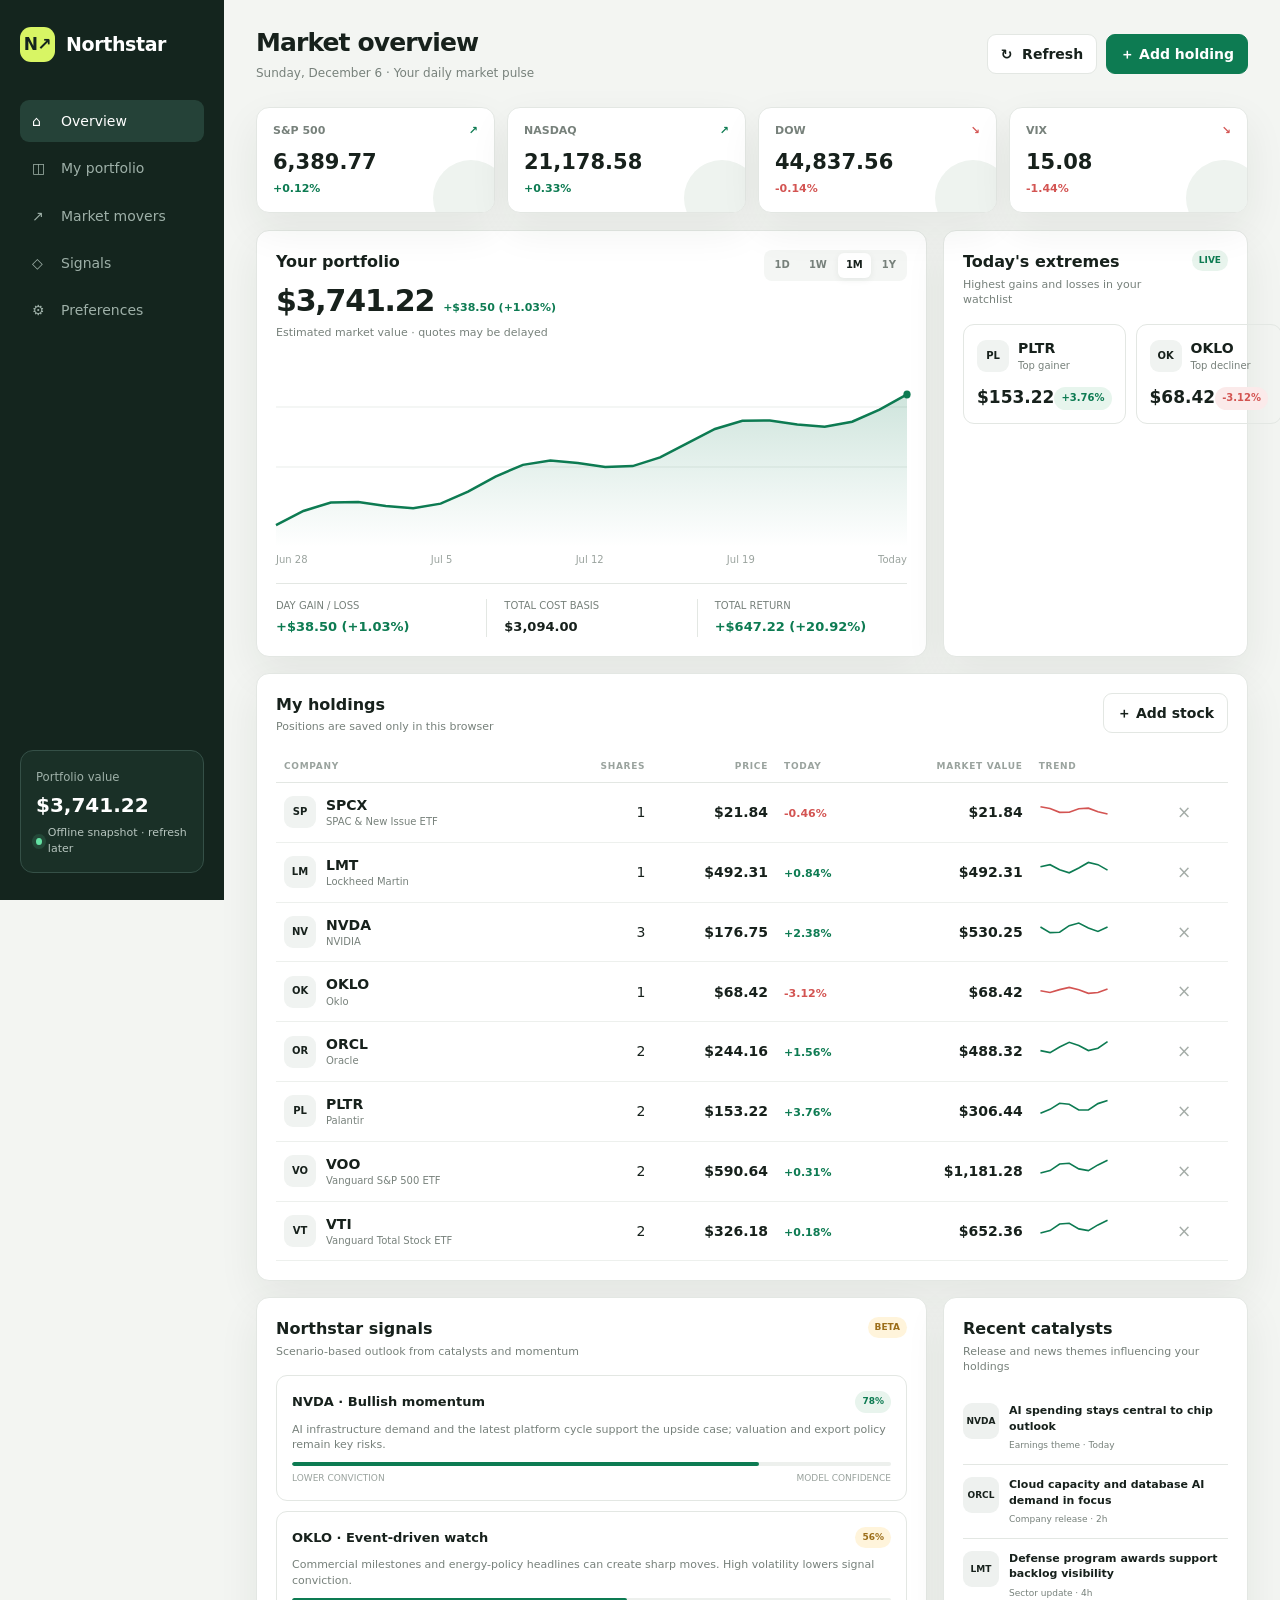
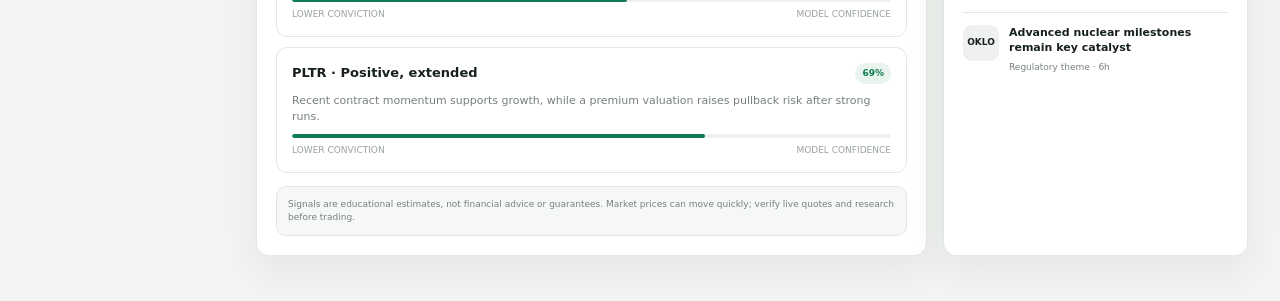
==== index.html @ 26983ad0 "Build Northstar market portfolio dashboard" ====
<!doctype html>
<html lang="en">
<head>
  <meta charset="utf-8">
  <meta name="viewport" content="width=device-width,initial-scale=1">
  <meta name="description" content="Northstar — a focused, local-first market and portfolio dashboard.">
  <title>Northstar — Market intelligence</title>
  <style>
    :root{--bg:#f3f5f2;--card:#fff;--ink:#17211c;--muted:#77817b;--line:#e3e7e3;--green:#0d7b52;--green2:#d8f564;--red:#d35452;--blue:#426aeb;--nav:#14251e;--shadow:0 16px 42px rgba(22,42,33,.07)}
    *{box-sizing:border-box}body{margin:0;background:var(--bg);color:var(--ink);font:14px/1.45 Inter,ui-sans-serif,system-ui,-apple-system,"Segoe UI",sans-serif}button,input{font:inherit}button{cursor:pointer}.app{display:grid;grid-template-columns:224px minmax(0,1fr);min-height:100vh}.sidebar{background:var(--nav);color:white;padding:27px 20px;display:flex;flex-direction:column;position:sticky;top:0;height:100vh}.brand{display:flex;align-items:center;gap:11px;font-size:19px;font-weight:800;letter-spacing:-.02em}.logo{width:35px;height:35px;border-radius:11px;background:var(--green2);color:var(--nav);display:grid;place-items:center;font-size:17px}.nav{display:grid;gap:5px;margin-top:38px}.nav button{border:0;background:transparent;color:#9eb0a8;padding:11px 12px;border-radius:9px;text-align:left;display:flex;gap:11px}.nav button.active{background:#254238;color:#fff}.nav i{font-style:normal;width:18px}.watch-card{margin-top:auto;border:1px solid #355047;border-radius:13px;padding:15px;background:#1a3027}.watch-card small{color:#9eb0a8}.watch-card strong{display:block;font-size:20px;margin:5px 0}.live{display:flex;align-items:center;gap:6px;color:#b7c5bf;font-size:11px}.live-dot{width:7px;height:7px;border-radius:50%;background:#64e2a4;box-shadow:0 0 0 4px #64e2a422}.main{padding:25px 32px 45px;max-width:1500px;width:100%;margin:auto}.top{display:flex;justify-content:space-between;align-items:center;margin-bottom:24px}.top h1{font-size:25px;margin:0;letter-spacing:-.035em}.top p{margin:4px 0 0;color:var(--muted);font-size:12px}.top-actions{display:flex;gap:9px}.btn{border:1px solid var(--line);background:white;border-radius:9px;padding:9px 13px;font-weight:700;color:var(--ink)}.btn.primary{border-color:var(--green);background:var(--green);color:white}.refreshing{animation:spin .7s linear infinite}@keyframes spin{to{transform:rotate(360deg)}}
    .indices{display:grid;grid-template-columns:repeat(4,1fr);gap:12px;margin-bottom:17px}.index-card,.card{background:var(--card);border:1px solid var(--line);border-radius:13px;box-shadow:var(--shadow)}.index-card{padding:15px 16px;position:relative;overflow:hidden}.index-card:after{content:"";position:absolute;inset:auto -15px -24px auto;width:76px;height:76px;border-radius:50%;background:#eef3ef}.index-name{display:flex;justify-content:space-between;color:var(--muted);font-size:11px;font-weight:700}.index-value{font-size:21px;font-weight:780;margin-top:8px}.change{font-size:11px;font-weight:750}.up{color:var(--green)}.down{color:var(--red)}.flat{color:var(--muted)}
    .layout{display:grid;grid-template-columns:minmax(0,1.65fr) minmax(295px,.75fr);gap:16px}.panel{padding:19px}.panel-head{display:flex;justify-content:space-between;gap:14px;align-items:flex-start;margin-bottom:16px}.panel-head h2{margin:0;font-size:16px}.panel-head p{margin:3px 0 0;color:var(--muted);font-size:11px}.portfolio-value{font-size:30px;font-weight:800;letter-spacing:-.04em}.value-row{display:flex;align-items:baseline;gap:9px;margin-top:5px}.chart-wrap{height:190px;margin:8px 0 6px}.chart-wrap svg{width:100%;height:100%;overflow:visible}.chart-labels{display:flex;justify-content:space-between;color:#9aa39e;font-size:10px}.periods{display:flex;gap:3px;background:#f4f6f4;padding:3px;border-radius:8px}.periods button{border:0;background:transparent;padding:5px 8px;border-radius:6px;color:var(--muted);font-size:10px;font-weight:700}.periods button.active{background:white;color:var(--ink);box-shadow:0 2px 7px #162a2111}.summary{display:grid;grid-template-columns:repeat(3,1fr);border-top:1px solid var(--line);margin-top:16px;padding-top:15px}.metric+ .metric{border-left:1px solid var(--line);padding-left:17px}.metric span{font-size:10px;color:var(--muted);display:block}.metric b{display:block;margin-top:4px;font-size:13px}
    .movers{display:grid;grid-template-columns:1fr 1fr;gap:10px}.mover{padding:13px;border:1px solid var(--line);border-radius:11px}.ticker{display:flex;align-items:center;gap:9px}.stock-icon{width:32px;height:32px;border-radius:9px;background:#f0f3f1;display:grid;place-items:center;font-size:10px;font-weight:800}.ticker b,.ticker small{display:block}.ticker small{font-size:10px;color:var(--muted)}.mover-price{display:flex;justify-content:space-between;align-items:end;margin-top:12px}.mover-price strong{font-size:17px}.pill{font-size:10px;padding:4px 7px;border-radius:99px;font-weight:800}.pill.up{background:#e7f5ed}.pill.down{background:#fbeaea}
    .holdings{grid-column:1/-1}.table-wrap{overflow:auto}table{width:100%;border-collapse:collapse}th{text-align:left;text-transform:uppercase;letter-spacing:.08em;color:#9aa39e;font-size:9px;padding:9px 8px;border-bottom:1px solid var(--line)}td{padding:12px 8px;border-bottom:1px solid #edf0ed}.align-right{text-align:right}.holding-stock{display:flex;align-items:center;gap:10px}.holding-stock b,.holding-stock small{display:block}.holding-stock small{color:var(--muted);font-size:10px}.spark{width:70px;height:23px}.delete{border:0;background:transparent;color:#a4aca7;font-size:17px}.empty{text-align:center;color:var(--muted);padding:26px}
    .signal{padding:15px;border:1px solid var(--line);border-radius:11px;margin-top:10px}.signal-top{display:flex;justify-content:space-between;align-items:center}.signal h3{font-size:13px;margin:0}.signal p{font-size:11px;color:var(--muted);margin:9px 0}.confidence{height:4px;background:#edf0ed;border-radius:5px;overflow:hidden}.confidence i{height:100%;display:block;background:var(--green);border-radius:5px}.signal-meta{display:flex;justify-content:space-between;font-size:9px;color:#99a29d;margin-top:6px}.badge{font-size:9px;font-weight:800;padding:4px 7px;border-radius:99px;background:#e8f4ed;color:var(--green)}.badge.watch{background:#fff4db;color:#9c6e19}.news-item{display:grid;grid-template-columns:36px 1fr;gap:10px;padding:12px 0;border-bottom:1px solid var(--line)}.news-item:last-child{border:0}.news-logo{width:36px;height:36px;border-radius:9px;background:#eef1ef;display:grid;place-items:center;font-size:9px;font-weight:800}.news-item h3{font-size:11px;line-height:1.4;margin:0}.news-item p{font-size:9px;color:var(--muted);margin:5px 0 0}.disclaimer{background:#f6f8f6;border:1px solid var(--line);border-radius:10px;padding:11px;color:var(--muted);font-size:9px;margin-top:13px}
    dialog{border:0;padding:0;border-radius:15px;width:min(430px,calc(100% - 28px));box-shadow:0 25px 80px #10221955}dialog::backdrop{background:#10221999}.modal{padding:23px}.modal-head{display:flex;justify-content:space-between}.modal h2{font-size:18px;margin:0}.close{border:0;background:transparent;font-size:21px}.form-grid{display:grid;grid-template-columns:1fr 1fr;gap:13px;margin-top:19px}.field{display:grid;gap:6px}.field.full{grid-column:1/-1}.field label{font-size:11px;font-weight:700}.field input{border:1px solid var(--line);border-radius:8px;padding:10px;background:#fafbfa;text-transform:uppercase}.field input[type=number]{text-transform:none}.modal-actions{display:flex;justify-content:flex-end;gap:8px;margin-top:19px}.toast{position:fixed;right:25px;bottom:25px;background:var(--nav);color:white;padding:11px 15px;border-radius:9px;opacity:0;transform:translateY(8px);transition:.2s;pointer-events:none}.toast.show{opacity:1;transform:none}
    @media(max-width:1000px){.app{grid-template-columns:1fr}.sidebar{display:none}.main{padding:22px}.layout{grid-template-columns:1fr}.indices{grid-template-columns:1fr 1fr}.holdings{grid-column:auto}}@media(max-width:600px){.main{padding:15px}.top{align-items:flex-start}.top-actions .btn:first-child{display:none}.indices{gap:8px}.index-card{padding:12px}.layout{gap:12px}.panel{padding:15px}.movers{grid-template-columns:1fr}.summary{grid-template-columns:1fr 1fr}.metric:last-child{display:none}.form-grid{grid-template-columns:1fr}.field.full{grid-column:auto}th:nth-child(4),td:nth-child(4),th:nth-child(6),td:nth-child(6){display:none}.portfolio-value{font-size:26px}}
  </style>
</head>
<body>
<div class="app">
  <aside class="sidebar"><div class="brand"><span class="logo">N↗</span> Northstar</div><nav class="nav" aria-label="Primary"><button class="active"><i>⌂</i>Overview</button><button><i>◫</i>My portfolio</button><button><i>↗</i>Market movers</button><button><i>◇</i>Signals</button><button><i>⚙</i>Preferences</button></nav><div class="watch-card"><small>Portfolio value</small><strong id="sideValue">—</strong><div class="live"><span class="live-dot"></span><span id="marketStatus">Loading quotes…</span></div></div></aside>
  <main class="main">
    <header class="top"><div><h1>Market overview</h1><p id="dateLine">Your daily market pulse</p></div><div class="top-actions"><button class="btn" id="refresh">↻ &nbsp;Refresh</button><button class="btn primary" id="addHolding">＋ Add holding</button></div></header>
    <section class="indices" id="indices" aria-label="Market indices"></section>
    <div class="layout">
      <section class="card panel"><div class="panel-head"><div><h2>Your portfolio</h2><div class="value-row"><strong class="portfolio-value" id="portfolioValue">—</strong><span class="change" id="portfolioChange">—</span></div><p>Estimated market value · quotes may be delayed</p></div><div class="periods" aria-label="Chart timeframe"><button>1D</button><button>1W</button><button class="active">1M</button><button>1Y</button></div></div><div class="chart-wrap"><svg id="portfolioChart" viewBox="0 0 700 190" preserveAspectRatio="none" aria-label="Portfolio value chart"></svg></div><div class="chart-labels"><span>Jun 28</span><span>Jul 5</span><span>Jul 12</span><span>Jul 19</span><span>Today</span></div><div class="summary"><div class="metric"><span>DAY GAIN / LOSS</span><b id="dayGain">—</b></div><div class="metric"><span>TOTAL COST BASIS</span><b id="costBasis">—</b></div><div class="metric"><span>TOTAL RETURN</span><b id="totalReturn">—</b></div></div></section>
      <section class="card panel"><div class="panel-head"><div><h2>Today's extremes</h2><p>Highest gains and losses in your watchlist</p></div><span class="badge">LIVE</span></div><div class="movers" id="movers"></div></section>
      <section class="card panel holdings"><div class="panel-head"><div><h2>My holdings</h2><p>Positions are saved only in this browser</p></div><button class="btn" id="addHolding2">＋ Add stock</button></div><div class="table-wrap"><table><thead><tr><th>Company</th><th class="align-right">Shares</th><th class="align-right">Price</th><th>Today</th><th class="align-right">Market value</th><th>Trend</th><th></th></tr></thead><tbody id="holdingsRows"></tbody></table></div></section>
      <section class="card panel"><div class="panel-head"><div><h2>Northstar signals</h2><p>Scenario-based outlook from catalysts and momentum</p></div><span class="badge watch">BETA</span></div><div id="signals"></div><div class="disclaimer">Signals are educational estimates, not financial advice or guarantees. Market prices can move quickly; verify live quotes and research before trading.</div></section>
      <section class="card panel"><div class="panel-head"><div><h2>Recent catalysts</h2><p>Release and news themes influencing your holdings</p></div></div><div id="news"></div></section>
    </div>
  </main>
</div>
<dialog id="holdingDialog"><form class="modal" id="holdingForm"><div class="modal-head"><div><h2>Add a holding</h2><p style="color:var(--muted);margin:4px 0 0;font-size:11px">Track another position in your portfolio.</p></div><button class="close" type="button" aria-label="Close">×</button></div><div class="form-grid"><div class="field full"><label for="symbol">Ticker symbol</label><input id="symbol" maxlength="6" required placeholder="e.g. AAPL"></div><div class="field"><label for="shares">Shares</label><input id="shares" type="number" min="0.001" step="0.001" required placeholder="1"></div><div class="field"><label for="buyPrice">Average cost / share</label><input id="buyPrice" type="number" min="0" step="0.01" placeholder="Optional"></div></div><div class="modal-actions"><button class="btn close" type="button">Cancel</button><button class="btn primary" type="submit">Add to portfolio</button></div></form></dialog><div class="toast" id="toast" role="status"></div>
<script>
const catalogue={
  SPCX:{name:'SPAC & New Issue ETF',price:21.84,change:-.46,cost:29.10},LMT:{name:'Lockheed Martin',price:492.31,change:.84,cost:468.20},NVDA:{name:'NVIDIA',price:176.75,change:2.38,cost:121.40},OKLO:{name:'Oklo',price:68.42,change:-3.12,cost:54.80},ORCL:{name:'Oracle',price:244.16,change:1.56,cost:183.50},PLTR:{name:'Palantir',price:153.22,change:3.76,cost:81.25},VOO:{name:'Vanguard S&P 500 ETF',price:590.64,change:.31,cost:532.40},VTI:{name:'Vanguard Total Stock ETF',price:326.18,change:.18,cost:291.70}
};
const defaults=[['SPCX',1],['LMT',1],['NVDA',3],['OKLO',1],['ORCL',2],['PLTR',2],['VOO',2],['VTI',2]].map(([symbol,shares])=>({symbol,shares,cost:catalogue[symbol].cost}));
const key='northstar.holdings.v1';let holdings;try{holdings=JSON.parse(localStorage.getItem(key))||defaults}catch(e){holdings=defaults}
const $=s=>document.querySelector(s),money=n=>n.toLocaleString('en-US',{style:'currency',currency:'USD',minimumFractionDigits:2}),esc=s=>String(s).replace(/[&<>"']/g,c=>({'&':'&amp;','<':'&lt;','>':'&gt;','"':'&quot;',"'":'&#39;'}[c]));
const indices=[['S&P 500','6,389.77',.12],['NASDAQ','21,178.58',.33],['DOW','44,837.56',-.14],['VIX','15.08',-1.44]];
const signalData=[{s:'NVDA',label:'Bullish momentum',text:'AI infrastructure demand and the latest platform cycle support the upside case; valuation and export policy remain key risks.',score:78},{s:'OKLO',label:'Event-driven watch',text:'Commercial milestones and energy-policy headlines can create sharp moves. High volatility lowers signal conviction.',score:56},{s:'PLTR',label:'Positive, extended',text:'Recent contract momentum supports growth, while a premium valuation raises pullback risk after strong runs.',score:69}];
const newsData=[['NVDA','AI spending stays central to chip outlook','Earnings theme · Today'],['ORCL','Cloud capacity and database AI demand in focus','Company release · 2h'],['LMT','Defense program awards support backlog visibility','Sector update · 4h'],['OKLO','Advanced nuclear milestones remain key catalyst','Regulatory theme · 6h']];
function stock(s){if(!catalogue[s])catalogue[s]={name:s+' position',price:100,change:0,cost:100};return catalogue[s]}
function spark(s,positive=true){let pts=[];for(let i=0;i<8;i++)pts.push(`${i*10},${12-Math.sin(i*1.4+s.charCodeAt(0))*(positive?5:3)-(positive?i*.5:-i*.25)}`);return `<svg class="spark" viewBox="0 0 70 24"><polyline points="${pts.join(' ')}" fill="none" stroke="${positive?'#0d7b52':'#d35452'}" stroke-width="1.7"/></svg>`}
function render(){const positions=holdings.map(h=>({...h,...stock(h.symbol)}));const value=positions.reduce((a,h)=>a+h.price*h.shares,0),basis=positions.reduce((a,h)=>a+(Number(h.cost)||h.price)*h.shares,0),day=positions.reduce((a,h)=>a+h.price*h.shares*h.change/100,0);$('#portfolioValue').textContent=money(value);$('#sideValue').textContent=money(value);$('#costBasis').textContent=money(basis);setChange($('#dayGain'),day,day/value*100);setChange($('#totalReturn'),value-basis,(value-basis)/basis*100);setChange($('#portfolioChange'),day,day/value*100);
  $('#indices').innerHTML=indices.map(([n,v,c])=>`<article class="index-card"><div class="index-name"><span>${n}</span><span class="${c>=0?'up':'down'}">${c>=0?'↗':'↘'}</span></div><div class="index-value">${v}</div><span class="change ${c>=0?'up':'down'}">${c>=0?'+':''}${c.toFixed(2)}%</span></article>`).join('');
  const movers=[...positions].sort((a,b)=>b.change-a.change),selected=[movers[0],movers[movers.length-1]].filter(Boolean);$('#movers').innerHTML=selected.length?selected.map(h=>`<article class="mover"><div class="ticker"><span class="stock-icon">${esc(h.symbol.slice(0,2))}</span><span><b>${esc(h.symbol)}</b><small>${h.change>=0?'Top gainer':'Top decliner'}</small></span></div><div class="mover-price"><strong>${money(h.price)}</strong><span class="pill ${h.change>=0?'up':'down'}">${h.change>=0?'+':''}${h.change.toFixed(2)}%</span></div></article>`).join(''):'<p class="empty">Add a holding to see movers.</p>';
  $('#holdingsRows').innerHTML=positions.length?positions.map((h,i)=>`<tr><td><div class="holding-stock"><span class="stock-icon">${esc(h.symbol.slice(0,2))}</span><span><b>${esc(h.symbol)}</b><small>${esc(h.name)}</small></span></div></td><td class="align-right">${h.shares}</td><td class="align-right"><b>${money(h.price)}</b></td><td><span class="change ${h.change>=0?'up':'down'}">${h.change>=0?'+':''}${h.change.toFixed(2)}%</span></td><td class="align-right"><b>${money(h.price*h.shares)}</b></td><td>${spark(h.symbol,h.change>=0)}</td><td><button class="delete" data-delete="${i}" title="Remove holding">×</button></td></tr>`).join(''):'<tr><td colspan="7" class="empty">No holdings yet. Add your first stock to begin.</td></tr>';drawChart(value)}
function setChange(el,amount,pct){el.textContent=`${amount>=0?'+':'−'}${money(Math.abs(amount))} (${amount>=0?'+':'−'}${Math.abs(pct||0).toFixed(2)}%)`;el.className='change '+(amount>=0?'up':'down')}
function drawChart(value){const svg=$('#portfolioChart'),vals=Array.from({length:24},(_,i)=>value*(.925+i*.0037+Math.sin(i*.84)*.008));const min=Math.min(...vals)*.995,max=Math.max(...vals)*1.005,pts=vals.map((v,i)=>`${i/(vals.length-1)*700},${175-(v-min)/(max-min)*145}`).join(' ');svg.innerHTML=`<defs><linearGradient id="fill" x1="0" y1="0" x2="0" y2="1"><stop offset="0" stop-color="#0d7b52" stop-opacity=".2"/><stop offset="1" stop-color="#0d7b52" stop-opacity="0"/></linearGradient></defs><line x1="0" y1="50" x2="700" y2="50" stroke="#e8ece9"/><line x1="0" y1="110" x2="700" y2="110" stroke="#e8ece9"/><polygon points="0,190 ${pts} 700,190" fill="url(#fill)"/><polyline points="${pts}" fill="none" stroke="#0d7b52" stroke-width="2.5" vector-effect="non-scaling-stroke"/><circle cx="700" cy="${pts.split(' ').at(-1).split(',')[1]}" r="4" fill="#0d7b52"/>`}
$('#signals').innerHTML=signalData.map(x=>`<article class="signal"><div class="signal-top"><h3>${x.s} · ${x.label}</h3><span class="badge ${x.score<60?'watch':''}">${x.score}%</span></div><p>${x.text}</p><div class="confidence"><i style="width:${x.score}%"></i></div><div class="signal-meta"><span>LOWER CONVICTION</span><span>MODEL CONFIDENCE</span></div></article>`).join('');
$('#news').innerHTML=newsData.map(n=>`<article class="news-item"><span class="news-logo">${n[0]}</span><div><h3>${n[1]}</h3><p>${n[2]}</p></div></article>`).join('');
const dialog=$('#holdingDialog');function openDialog(){dialog.showModal();$('#symbol').focus()}$('#addHolding').onclick=openDialog;$('#addHolding2').onclick=openDialog;document.querySelectorAll('.close').forEach(b=>b.onclick=()=>dialog.close());dialog.onclick=e=>{if(e.target===dialog)dialog.close()};
$('#holdingForm').onsubmit=e=>{e.preventDefault();const symbol=$('#symbol').value.trim().toUpperCase(),shares=Number($('#shares').value),known=stock(symbol),cost=Number($('#buyPrice').value)||known.price,existing=holdings.find(h=>h.symbol===symbol);if(existing){existing.shares+=shares;existing.cost=((existing.cost*(existing.shares-shares))+(cost*shares))/existing.shares}else holdings.push({symbol,shares,cost});save();render();e.target.reset();dialog.close();toast(`${symbol} added to your portfolio`)};
$('#holdingsRows').onclick=e=>{const i=e.target.dataset.delete;if(i!==undefined){holdings.splice(Number(i),1);save();render();toast('Holding removed')}};function save(){localStorage.setItem(key,JSON.stringify(holdings))}function toast(m){$('#toast').textContent=m;$('#toast').classList.add('show');setTimeout(()=>$('#toast').classList.remove('show'),2100)}
async function updateQuotes(showToast=false){const b=$('#refresh');b.classList.add('refreshing');$('#marketStatus').textContent='Updating quotes…';let updated=0;await Promise.all([...new Set(holdings.map(h=>h.symbol))].map(async symbol=>{try{const response=await fetch(`https://query1.finance.yahoo.com/v8/finance/chart/${encodeURIComponent(symbol)}?range=1d&interval=5m`);if(!response.ok)throw Error('quote unavailable');const result=(await response.json()).chart.result[0],meta=result.meta,price=meta.regularMarketPrice,previous=meta.chartPreviousClose||meta.previousClose;if(price&&previous){const item=stock(symbol);item.price=price;item.change=(price-previous)/previous*100;updated++}}catch(e){/* Keep the clearly labeled fallback snapshot when a quote service blocks local requests. */}}));b.classList.remove('refreshing');render();$('#marketStatus').textContent=updated?`${updated} quotes updated just now`:'Offline snapshot · refresh later';if(showToast)toast(updated?'Latest available quotes loaded':'Using offline snapshot')}
$('#refresh').onclick=()=>updateQuotes(true);
document.querySelectorAll('.periods button').forEach(b=>b.onclick=()=>{document.querySelectorAll('.periods button').forEach(x=>x.classList.remove('active'));b.classList.add('active');drawChart(holdings.reduce((a,h)=>a+stock(h.symbol).price*h.shares,0));toast(`${b.textContent} view selected`)});$('#dateLine').textContent=new Date().toLocaleDateString('en-US',{weekday:'long',month:'long',day:'numeric'})+' · Your daily market pulse';render();updateQuotes();
</script>
</body></html>
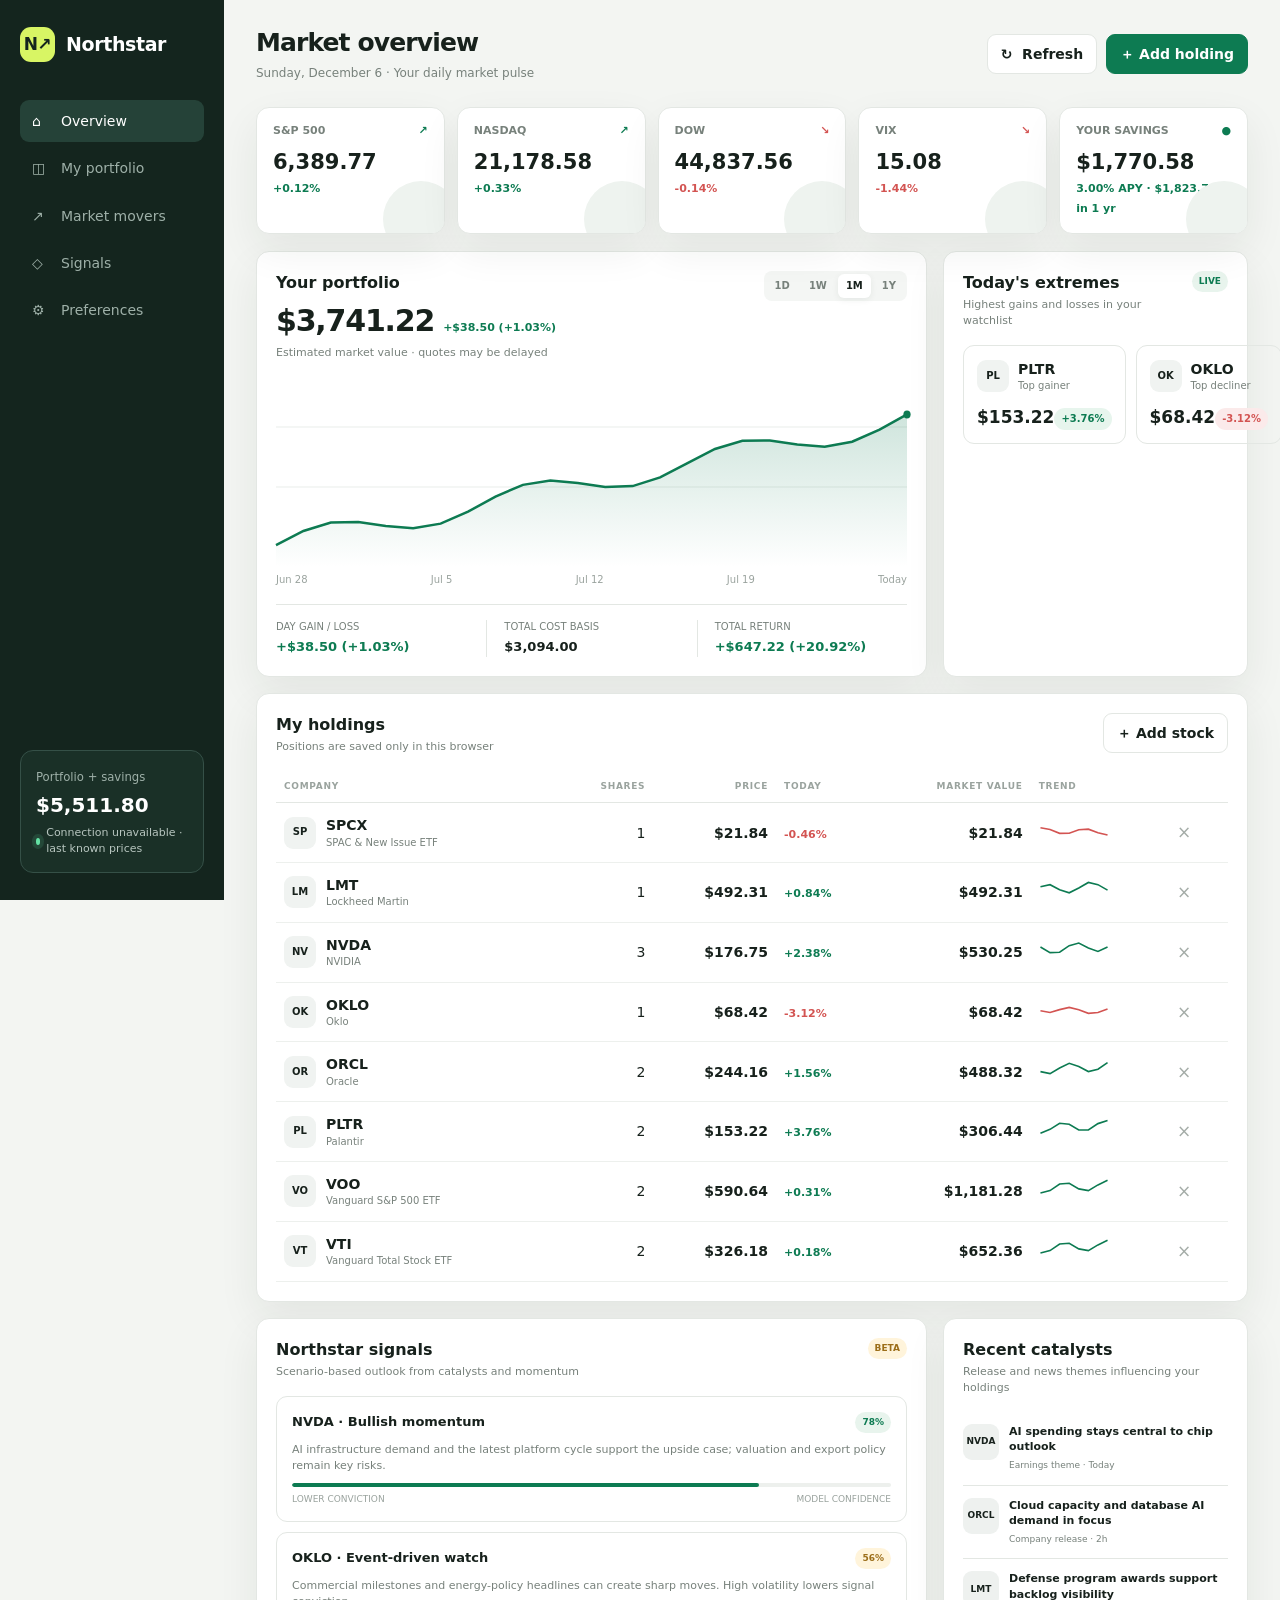
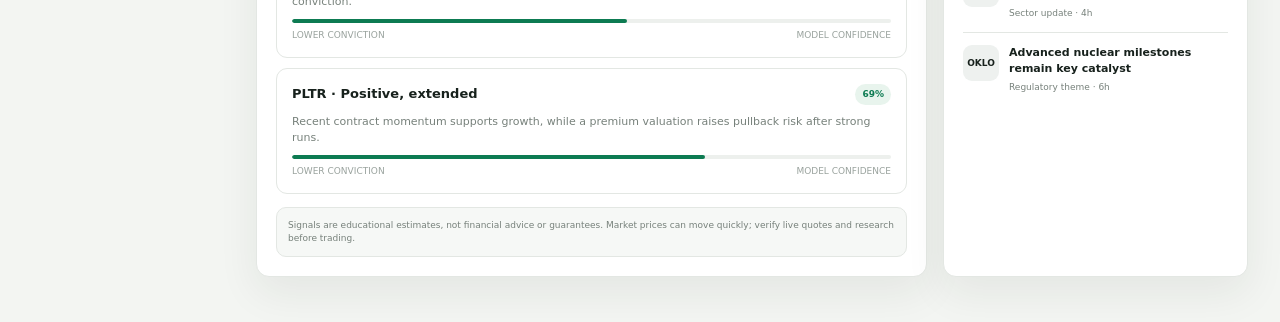
==== commit 69f1c31b: "Enable navigation, live quotes, and savings tracking" ====
--- a/index.html
+++ b/index.html
@@ -8,56 +8,60 @@
   <style>
     :root{--bg:#f3f5f2;--card:#fff;--ink:#17211c;--muted:#77817b;--line:#e3e7e3;--green:#0d7b52;--green2:#d8f564;--red:#d35452;--blue:#426aeb;--nav:#14251e;--shadow:0 16px 42px rgba(22,42,33,.07)}
     *{box-sizing:border-box}body{margin:0;background:var(--bg);color:var(--ink);font:14px/1.45 Inter,ui-sans-serif,system-ui,-apple-system,"Segoe UI",sans-serif}button,input{font:inherit}button{cursor:pointer}.app{display:grid;grid-template-columns:224px minmax(0,1fr);min-height:100vh}.sidebar{background:var(--nav);color:white;padding:27px 20px;display:flex;flex-direction:column;position:sticky;top:0;height:100vh}.brand{display:flex;align-items:center;gap:11px;font-size:19px;font-weight:800;letter-spacing:-.02em}.logo{width:35px;height:35px;border-radius:11px;background:var(--green2);color:var(--nav);display:grid;place-items:center;font-size:17px}.nav{display:grid;gap:5px;margin-top:38px}.nav button{border:0;background:transparent;color:#9eb0a8;padding:11px 12px;border-radius:9px;text-align:left;display:flex;gap:11px}.nav button.active{background:#254238;color:#fff}.nav i{font-style:normal;width:18px}.watch-card{margin-top:auto;border:1px solid #355047;border-radius:13px;padding:15px;background:#1a3027}.watch-card small{color:#9eb0a8}.watch-card strong{display:block;font-size:20px;margin:5px 0}.live{display:flex;align-items:center;gap:6px;color:#b7c5bf;font-size:11px}.live-dot{width:7px;height:7px;border-radius:50%;background:#64e2a4;box-shadow:0 0 0 4px #64e2a422}.main{padding:25px 32px 45px;max-width:1500px;width:100%;margin:auto}.top{display:flex;justify-content:space-between;align-items:center;margin-bottom:24px}.top h1{font-size:25px;margin:0;letter-spacing:-.035em}.top p{margin:4px 0 0;color:var(--muted);font-size:12px}.top-actions{display:flex;gap:9px}.btn{border:1px solid var(--line);background:white;border-radius:9px;padding:9px 13px;font-weight:700;color:var(--ink)}.btn.primary{border-color:var(--green);background:var(--green);color:white}.refreshing{animation:spin .7s linear infinite}@keyframes spin{to{transform:rotate(360deg)}}
-    .indices{display:grid;grid-template-columns:repeat(4,1fr);gap:12px;margin-bottom:17px}.index-card,.card{background:var(--card);border:1px solid var(--line);border-radius:13px;box-shadow:var(--shadow)}.index-card{padding:15px 16px;position:relative;overflow:hidden}.index-card:after{content:"";position:absolute;inset:auto -15px -24px auto;width:76px;height:76px;border-radius:50%;background:#eef3ef}.index-name{display:flex;justify-content:space-between;color:var(--muted);font-size:11px;font-weight:700}.index-value{font-size:21px;font-weight:780;margin-top:8px}.change{font-size:11px;font-weight:750}.up{color:var(--green)}.down{color:var(--red)}.flat{color:var(--muted)}
+    .indices{display:grid;grid-template-columns:repeat(5,1fr);gap:12px;margin-bottom:17px}.index-card,.card{background:var(--card);border:1px solid var(--line);border-radius:13px;box-shadow:var(--shadow)}.index-card{padding:15px 16px;position:relative;overflow:hidden}.index-card:after{content:"";position:absolute;inset:auto -15px -24px auto;width:76px;height:76px;border-radius:50%;background:#eef3ef}.index-name{display:flex;justify-content:space-between;color:var(--muted);font-size:11px;font-weight:700}.index-value{font-size:21px;font-weight:780;margin-top:8px}.change{font-size:11px;font-weight:750}.up{color:var(--green)}.down{color:var(--red)}.flat{color:var(--muted)}html{scroll-behavior:smooth}.section-focus{animation:focusRing 1s ease}@keyframes focusRing{50%{box-shadow:0 0 0 4px #0d7b5222,var(--shadow)}}
     .layout{display:grid;grid-template-columns:minmax(0,1.65fr) minmax(295px,.75fr);gap:16px}.panel{padding:19px}.panel-head{display:flex;justify-content:space-between;gap:14px;align-items:flex-start;margin-bottom:16px}.panel-head h2{margin:0;font-size:16px}.panel-head p{margin:3px 0 0;color:var(--muted);font-size:11px}.portfolio-value{font-size:30px;font-weight:800;letter-spacing:-.04em}.value-row{display:flex;align-items:baseline;gap:9px;margin-top:5px}.chart-wrap{height:190px;margin:8px 0 6px}.chart-wrap svg{width:100%;height:100%;overflow:visible}.chart-labels{display:flex;justify-content:space-between;color:#9aa39e;font-size:10px}.periods{display:flex;gap:3px;background:#f4f6f4;padding:3px;border-radius:8px}.periods button{border:0;background:transparent;padding:5px 8px;border-radius:6px;color:var(--muted);font-size:10px;font-weight:700}.periods button.active{background:white;color:var(--ink);box-shadow:0 2px 7px #162a2111}.summary{display:grid;grid-template-columns:repeat(3,1fr);border-top:1px solid var(--line);margin-top:16px;padding-top:15px}.metric+ .metric{border-left:1px solid var(--line);padding-left:17px}.metric span{font-size:10px;color:var(--muted);display:block}.metric b{display:block;margin-top:4px;font-size:13px}
     .movers{display:grid;grid-template-columns:1fr 1fr;gap:10px}.mover{padding:13px;border:1px solid var(--line);border-radius:11px}.ticker{display:flex;align-items:center;gap:9px}.stock-icon{width:32px;height:32px;border-radius:9px;background:#f0f3f1;display:grid;place-items:center;font-size:10px;font-weight:800}.ticker b,.ticker small{display:block}.ticker small{font-size:10px;color:var(--muted)}.mover-price{display:flex;justify-content:space-between;align-items:end;margin-top:12px}.mover-price strong{font-size:17px}.pill{font-size:10px;padding:4px 7px;border-radius:99px;font-weight:800}.pill.up{background:#e7f5ed}.pill.down{background:#fbeaea}
     .holdings{grid-column:1/-1}.table-wrap{overflow:auto}table{width:100%;border-collapse:collapse}th{text-align:left;text-transform:uppercase;letter-spacing:.08em;color:#9aa39e;font-size:9px;padding:9px 8px;border-bottom:1px solid var(--line)}td{padding:12px 8px;border-bottom:1px solid #edf0ed}.align-right{text-align:right}.holding-stock{display:flex;align-items:center;gap:10px}.holding-stock b,.holding-stock small{display:block}.holding-stock small{color:var(--muted);font-size:10px}.spark{width:70px;height:23px}.delete{border:0;background:transparent;color:#a4aca7;font-size:17px}.empty{text-align:center;color:var(--muted);padding:26px}
     .signal{padding:15px;border:1px solid var(--line);border-radius:11px;margin-top:10px}.signal-top{display:flex;justify-content:space-between;align-items:center}.signal h3{font-size:13px;margin:0}.signal p{font-size:11px;color:var(--muted);margin:9px 0}.confidence{height:4px;background:#edf0ed;border-radius:5px;overflow:hidden}.confidence i{height:100%;display:block;background:var(--green);border-radius:5px}.signal-meta{display:flex;justify-content:space-between;font-size:9px;color:#99a29d;margin-top:6px}.badge{font-size:9px;font-weight:800;padding:4px 7px;border-radius:99px;background:#e8f4ed;color:var(--green)}.badge.watch{background:#fff4db;color:#9c6e19}.news-item{display:grid;grid-template-columns:36px 1fr;gap:10px;padding:12px 0;border-bottom:1px solid var(--line)}.news-item:last-child{border:0}.news-logo{width:36px;height:36px;border-radius:9px;background:#eef1ef;display:grid;place-items:center;font-size:9px;font-weight:800}.news-item h3{font-size:11px;line-height:1.4;margin:0}.news-item p{font-size:9px;color:var(--muted);margin:5px 0 0}.disclaimer{background:#f6f8f6;border:1px solid var(--line);border-radius:10px;padding:11px;color:var(--muted);font-size:9px;margin-top:13px}
     dialog{border:0;padding:0;border-radius:15px;width:min(430px,calc(100% - 28px));box-shadow:0 25px 80px #10221955}dialog::backdrop{background:#10221999}.modal{padding:23px}.modal-head{display:flex;justify-content:space-between}.modal h2{font-size:18px;margin:0}.close{border:0;background:transparent;font-size:21px}.form-grid{display:grid;grid-template-columns:1fr 1fr;gap:13px;margin-top:19px}.field{display:grid;gap:6px}.field.full{grid-column:1/-1}.field label{font-size:11px;font-weight:700}.field input{border:1px solid var(--line);border-radius:8px;padding:10px;background:#fafbfa;text-transform:uppercase}.field input[type=number]{text-transform:none}.modal-actions{display:flex;justify-content:flex-end;gap:8px;margin-top:19px}.toast{position:fixed;right:25px;bottom:25px;background:var(--nav);color:white;padding:11px 15px;border-radius:9px;opacity:0;transform:translateY(8px);transition:.2s;pointer-events:none}.toast.show{opacity:1;transform:none}
-    @media(max-width:1000px){.app{grid-template-columns:1fr}.sidebar{display:none}.main{padding:22px}.layout{grid-template-columns:1fr}.indices{grid-template-columns:1fr 1fr}.holdings{grid-column:auto}}@media(max-width:600px){.main{padding:15px}.top{align-items:flex-start}.top-actions .btn:first-child{display:none}.indices{gap:8px}.index-card{padding:12px}.layout{gap:12px}.panel{padding:15px}.movers{grid-template-columns:1fr}.summary{grid-template-columns:1fr 1fr}.metric:last-child{display:none}.form-grid{grid-template-columns:1fr}.field.full{grid-column:auto}th:nth-child(4),td:nth-child(4),th:nth-child(6),td:nth-child(6){display:none}.portfolio-value{font-size:26px}}
+    @media(max-width:1100px){.indices{grid-template-columns:repeat(3,1fr)}}@media(max-width:1000px){.app{grid-template-columns:1fr}.sidebar{display:none}.main{padding:22px}.layout{grid-template-columns:1fr}.indices{grid-template-columns:1fr 1fr}.holdings{grid-column:auto}}@media(max-width:600px){.main{padding:15px}.top{align-items:flex-start}.top-actions .btn:first-child{display:none}.indices{gap:8px}.index-card{padding:12px}.layout{gap:12px}.panel{padding:15px}.movers{grid-template-columns:1fr}.summary{grid-template-columns:1fr 1fr}.metric:last-child{display:none}.form-grid{grid-template-columns:1fr}.field.full{grid-column:auto}th:nth-child(4),td:nth-child(4),th:nth-child(6),td:nth-child(6){display:none}.portfolio-value{font-size:26px}}
   </style>
 </head>
 <body>
 <div class="app">
-  <aside class="sidebar"><div class="brand"><span class="logo">N↗</span> Northstar</div><nav class="nav" aria-label="Primary"><button class="active"><i>⌂</i>Overview</button><button><i>◫</i>My portfolio</button><button><i>↗</i>Market movers</button><button><i>◇</i>Signals</button><button><i>⚙</i>Preferences</button></nav><div class="watch-card"><small>Portfolio value</small><strong id="sideValue">—</strong><div class="live"><span class="live-dot"></span><span id="marketStatus">Loading quotes…</span></div></div></aside>
+  <aside class="sidebar"><div class="brand"><span class="logo">N↗</span> Northstar</div><nav class="nav" aria-label="Primary"><button class="active" data-target="overview"><i>⌂</i>Overview</button><button data-target="portfolio"><i>◫</i>My portfolio</button><button data-target="market-movers"><i>↗</i>Market movers</button><button data-target="signals-panel"><i>◇</i>Signals</button><button id="preferences"><i>⚙</i>Preferences</button></nav><div class="watch-card"><small>Portfolio + savings</small><strong id="sideValue">—</strong><div class="live"><span class="live-dot"></span><span id="marketStatus">Loading quotes…</span></div></div></aside>
   <main class="main">
-    <header class="top"><div><h1>Market overview</h1><p id="dateLine">Your daily market pulse</p></div><div class="top-actions"><button class="btn" id="refresh">↻ &nbsp;Refresh</button><button class="btn primary" id="addHolding">＋ Add holding</button></div></header>
+    <header class="top" id="overview"><div><h1>Market overview</h1><p id="dateLine">Your daily market pulse</p></div><div class="top-actions"><button class="btn" id="refresh">↻ &nbsp;Refresh</button><button class="btn primary" id="addHolding">＋ Add holding</button></div></header>
     <section class="indices" id="indices" aria-label="Market indices"></section>
     <div class="layout">
-      <section class="card panel"><div class="panel-head"><div><h2>Your portfolio</h2><div class="value-row"><strong class="portfolio-value" id="portfolioValue">—</strong><span class="change" id="portfolioChange">—</span></div><p>Estimated market value · quotes may be delayed</p></div><div class="periods" aria-label="Chart timeframe"><button>1D</button><button>1W</button><button class="active">1M</button><button>1Y</button></div></div><div class="chart-wrap"><svg id="portfolioChart" viewBox="0 0 700 190" preserveAspectRatio="none" aria-label="Portfolio value chart"></svg></div><div class="chart-labels"><span>Jun 28</span><span>Jul 5</span><span>Jul 12</span><span>Jul 19</span><span>Today</span></div><div class="summary"><div class="metric"><span>DAY GAIN / LOSS</span><b id="dayGain">—</b></div><div class="metric"><span>TOTAL COST BASIS</span><b id="costBasis">—</b></div><div class="metric"><span>TOTAL RETURN</span><b id="totalReturn">—</b></div></div></section>
-      <section class="card panel"><div class="panel-head"><div><h2>Today's extremes</h2><p>Highest gains and losses in your watchlist</p></div><span class="badge">LIVE</span></div><div class="movers" id="movers"></div></section>
+      <section class="card panel" id="portfolio"><div class="panel-head"><div><h2>Your portfolio</h2><div class="value-row"><strong class="portfolio-value" id="portfolioValue">—</strong><span class="change" id="portfolioChange">—</span></div><p>Estimated market value · quotes may be delayed</p></div><div class="periods" aria-label="Chart timeframe"><button>1D</button><button>1W</button><button class="active">1M</button><button>1Y</button></div></div><div class="chart-wrap"><svg id="portfolioChart" viewBox="0 0 700 190" preserveAspectRatio="none" aria-label="Portfolio value chart"></svg></div><div class="chart-labels"><span>Jun 28</span><span>Jul 5</span><span>Jul 12</span><span>Jul 19</span><span>Today</span></div><div class="summary"><div class="metric"><span>DAY GAIN / LOSS</span><b id="dayGain">—</b></div><div class="metric"><span>TOTAL COST BASIS</span><b id="costBasis">—</b></div><div class="metric"><span>TOTAL RETURN</span><b id="totalReturn">—</b></div></div></section>
+      <section class="card panel" id="market-movers"><div class="panel-head"><div><h2>Today's extremes</h2><p>Highest gains and losses in your watchlist</p></div><span class="badge">LIVE</span></div><div class="movers" id="movers"></div></section>
       <section class="card panel holdings"><div class="panel-head"><div><h2>My holdings</h2><p>Positions are saved only in this browser</p></div><button class="btn" id="addHolding2">＋ Add stock</button></div><div class="table-wrap"><table><thead><tr><th>Company</th><th class="align-right">Shares</th><th class="align-right">Price</th><th>Today</th><th class="align-right">Market value</th><th>Trend</th><th></th></tr></thead><tbody id="holdingsRows"></tbody></table></div></section>
-      <section class="card panel"><div class="panel-head"><div><h2>Northstar signals</h2><p>Scenario-based outlook from catalysts and momentum</p></div><span class="badge watch">BETA</span></div><div id="signals"></div><div class="disclaimer">Signals are educational estimates, not financial advice or guarantees. Market prices can move quickly; verify live quotes and research before trading.</div></section>
+      <section class="card panel" id="signals-panel"><div class="panel-head"><div><h2>Northstar signals</h2><p>Scenario-based outlook from catalysts and momentum</p></div><span class="badge watch">BETA</span></div><div id="signals"></div><div class="disclaimer">Signals are educational estimates, not financial advice or guarantees. Market prices can move quickly; verify live quotes and research before trading.</div></section>
       <section class="card panel"><div class="panel-head"><div><h2>Recent catalysts</h2><p>Release and news themes influencing your holdings</p></div></div><div id="news"></div></section>
     </div>
   </main>
 </div>
-<dialog id="holdingDialog"><form class="modal" id="holdingForm"><div class="modal-head"><div><h2>Add a holding</h2><p style="color:var(--muted);margin:4px 0 0;font-size:11px">Track another position in your portfolio.</p></div><button class="close" type="button" aria-label="Close">×</button></div><div class="form-grid"><div class="field full"><label for="symbol">Ticker symbol</label><input id="symbol" maxlength="6" required placeholder="e.g. AAPL"></div><div class="field"><label for="shares">Shares</label><input id="shares" type="number" min="0.001" step="0.001" required placeholder="1"></div><div class="field"><label for="buyPrice">Average cost / share</label><input id="buyPrice" type="number" min="0" step="0.01" placeholder="Optional"></div></div><div class="modal-actions"><button class="btn close" type="button">Cancel</button><button class="btn primary" type="submit">Add to portfolio</button></div></form></dialog><div class="toast" id="toast" role="status"></div>
+<dialog id="holdingDialog"><form class="modal" id="holdingForm"><div class="modal-head"><div><h2>Add a holding</h2><p style="color:var(--muted);margin:4px 0 0;font-size:11px">Track another position in your portfolio.</p></div><button class="close" type="button" aria-label="Close">×</button></div><div class="form-grid"><div class="field full"><label for="symbol">Ticker symbol</label><input id="symbol" maxlength="6" required placeholder="e.g. AAPL"></div><div class="field"><label for="shares">Shares</label><input id="shares" type="number" min="0.001" step="0.001" required placeholder="1"></div><div class="field"><label for="buyPrice">Average cost / share</label><input id="buyPrice" type="number" min="0" step="0.01" placeholder="Optional"></div></div><div class="modal-actions"><button class="btn close" type="button">Cancel</button><button class="btn primary" type="submit">Add to portfolio</button></div></form></dialog><dialog id="savingsDialog"><form class="modal" id="savingsForm"><div class="modal-head"><div><h2>Savings settings</h2><p style="color:var(--muted);margin:4px 0 0;font-size:11px">Track compound growth alongside your portfolio.</p></div><button class="close-savings close" type="button" aria-label="Close">×</button></div><div class="form-grid"><div class="field"><label for="savingsBalance">Current balance</label><input id="savingsBalance" type="number" min="0" step="0.01" required></div><div class="field"><label for="savingsRate">Annual interest rate (%)</label><input id="savingsRate" type="number" min="0" step="0.01" required></div></div><div class="modal-actions"><button class="btn close-savings" type="button">Cancel</button><button class="btn primary" type="submit">Save settings</button></div></form></dialog><div class="toast" id="toast" role="status"></div>
 <script>
 const catalogue={
   SPCX:{name:'SPAC & New Issue ETF',price:21.84,change:-.46,cost:29.10},LMT:{name:'Lockheed Martin',price:492.31,change:.84,cost:468.20},NVDA:{name:'NVIDIA',price:176.75,change:2.38,cost:121.40},OKLO:{name:'Oklo',price:68.42,change:-3.12,cost:54.80},ORCL:{name:'Oracle',price:244.16,change:1.56,cost:183.50},PLTR:{name:'Palantir',price:153.22,change:3.76,cost:81.25},VOO:{name:'Vanguard S&P 500 ETF',price:590.64,change:.31,cost:532.40},VTI:{name:'Vanguard Total Stock ETF',price:326.18,change:.18,cost:291.70}
 };
 const defaults=[['SPCX',1],['LMT',1],['NVDA',3],['OKLO',1],['ORCL',2],['PLTR',2],['VOO',2],['VTI',2]].map(([symbol,shares])=>({symbol,shares,cost:catalogue[symbol].cost}));
 const key='northstar.holdings.v1';let holdings;try{holdings=JSON.parse(localStorage.getItem(key))||defaults}catch(e){holdings=defaults}
+const savingsKey='northstar.savings.v1';let savings;try{savings=JSON.parse(localStorage.getItem(savingsKey))||{balance:1770.58,rate:3}}catch(e){savings={balance:1770.58,rate:3}}
 const $=s=>document.querySelector(s),money=n=>n.toLocaleString('en-US',{style:'currency',currency:'USD',minimumFractionDigits:2}),esc=s=>String(s).replace(/[&<>"']/g,c=>({'&':'&amp;','<':'&lt;','>':'&gt;','"':'&quot;',"'":'&#39;'}[c]));
 const indices=[['S&P 500','6,389.77',.12],['NASDAQ','21,178.58',.33],['DOW','44,837.56',-.14],['VIX','15.08',-1.44]];
 const signalData=[{s:'NVDA',label:'Bullish momentum',text:'AI infrastructure demand and the latest platform cycle support the upside case; valuation and export policy remain key risks.',score:78},{s:'OKLO',label:'Event-driven watch',text:'Commercial milestones and energy-policy headlines can create sharp moves. High volatility lowers signal conviction.',score:56},{s:'PLTR',label:'Positive, extended',text:'Recent contract momentum supports growth, while a premium valuation raises pullback risk after strong runs.',score:69}];
 const newsData=[['NVDA','AI spending stays central to chip outlook','Earnings theme · Today'],['ORCL','Cloud capacity and database AI demand in focus','Company release · 2h'],['LMT','Defense program awards support backlog visibility','Sector update · 4h'],['OKLO','Advanced nuclear milestones remain key catalyst','Regulatory theme · 6h']];
 function stock(s){if(!catalogue[s])catalogue[s]={name:s+' position',price:100,change:0,cost:100};return catalogue[s]}
 function spark(s,positive=true){let pts=[];for(let i=0;i<8;i++)pts.push(`${i*10},${12-Math.sin(i*1.4+s.charCodeAt(0))*(positive?5:3)-(positive?i*.5:-i*.25)}`);return `<svg class="spark" viewBox="0 0 70 24"><polyline points="${pts.join(' ')}" fill="none" stroke="${positive?'#0d7b52':'#d35452'}" stroke-width="1.7"/></svg>`}
-function render(){const positions=holdings.map(h=>({...h,...stock(h.symbol)}));const value=positions.reduce((a,h)=>a+h.price*h.shares,0),basis=positions.reduce((a,h)=>a+(Number(h.cost)||h.price)*h.shares,0),day=positions.reduce((a,h)=>a+h.price*h.shares*h.change/100,0);$('#portfolioValue').textContent=money(value);$('#sideValue').textContent=money(value);$('#costBasis').textContent=money(basis);setChange($('#dayGain'),day,day/value*100);setChange($('#totalReturn'),value-basis,(value-basis)/basis*100);setChange($('#portfolioChange'),day,day/value*100);
-  $('#indices').innerHTML=indices.map(([n,v,c])=>`<article class="index-card"><div class="index-name"><span>${n}</span><span class="${c>=0?'up':'down'}">${c>=0?'↗':'↘'}</span></div><div class="index-value">${v}</div><span class="change ${c>=0?'up':'down'}">${c>=0?'+':''}${c.toFixed(2)}%</span></article>`).join('');
+function render(){const positions=holdings.map(h=>({...h,...stock(h.symbol)}));const value=positions.reduce((a,h)=>a+h.price*h.shares,0),basis=positions.reduce((a,h)=>a+(Number(h.cost)||h.price)*h.shares,0),day=positions.reduce((a,h)=>a+h.price*h.shares*h.change/100,0);$('#portfolioValue').textContent=money(value);$('#sideValue').textContent=money(value+savings.balance);$('#costBasis').textContent=money(basis);setChange($('#dayGain'),day,day/value*100);setChange($('#totalReturn'),value-basis,(value-basis)/basis*100);setChange($('#portfolioChange'),day,day/value*100);
+  const savingsYear=savings.balance*Math.pow(1+savings.rate/100,1);$('#indices').innerHTML=indices.map(([n,v,c])=>`<article class="index-card"><div class="index-name"><span>${n}</span><span class="${c>=0?'up':'down'}">${c>=0?'↗':'↘'}</span></div><div class="index-value">${v}</div><span class="change ${c>=0?'up':'down'}">${c>=0?'+':''}${c.toFixed(2)}%</span></article>`).join('')+`<article class="index-card" id="savings-card"><div class="index-name"><span>YOUR SAVINGS</span><span class="up">●</span></div><div class="index-value">${money(savings.balance)}</div><span class="change up">${savings.rate.toFixed(2)}% APY · ${money(savingsYear)} in 1 yr</span></article>`;
   const movers=[...positions].sort((a,b)=>b.change-a.change),selected=[movers[0],movers[movers.length-1]].filter(Boolean);$('#movers').innerHTML=selected.length?selected.map(h=>`<article class="mover"><div class="ticker"><span class="stock-icon">${esc(h.symbol.slice(0,2))}</span><span><b>${esc(h.symbol)}</b><small>${h.change>=0?'Top gainer':'Top decliner'}</small></span></div><div class="mover-price"><strong>${money(h.price)}</strong><span class="pill ${h.change>=0?'up':'down'}">${h.change>=0?'+':''}${h.change.toFixed(2)}%</span></div></article>`).join(''):'<p class="empty">Add a holding to see movers.</p>';
   $('#holdingsRows').innerHTML=positions.length?positions.map((h,i)=>`<tr><td><div class="holding-stock"><span class="stock-icon">${esc(h.symbol.slice(0,2))}</span><span><b>${esc(h.symbol)}</b><small>${esc(h.name)}</small></span></div></td><td class="align-right">${h.shares}</td><td class="align-right"><b>${money(h.price)}</b></td><td><span class="change ${h.change>=0?'up':'down'}">${h.change>=0?'+':''}${h.change.toFixed(2)}%</span></td><td class="align-right"><b>${money(h.price*h.shares)}</b></td><td>${spark(h.symbol,h.change>=0)}</td><td><button class="delete" data-delete="${i}" title="Remove holding">×</button></td></tr>`).join(''):'<tr><td colspan="7" class="empty">No holdings yet. Add your first stock to begin.</td></tr>';drawChart(value)}
 function setChange(el,amount,pct){el.textContent=`${amount>=0?'+':'−'}${money(Math.abs(amount))} (${amount>=0?'+':'−'}${Math.abs(pct||0).toFixed(2)}%)`;el.className='change '+(amount>=0?'up':'down')}
 function drawChart(value){const svg=$('#portfolioChart'),vals=Array.from({length:24},(_,i)=>value*(.925+i*.0037+Math.sin(i*.84)*.008));const min=Math.min(...vals)*.995,max=Math.max(...vals)*1.005,pts=vals.map((v,i)=>`${i/(vals.length-1)*700},${175-(v-min)/(max-min)*145}`).join(' ');svg.innerHTML=`<defs><linearGradient id="fill" x1="0" y1="0" x2="0" y2="1"><stop offset="0" stop-color="#0d7b52" stop-opacity=".2"/><stop offset="1" stop-color="#0d7b52" stop-opacity="0"/></linearGradient></defs><line x1="0" y1="50" x2="700" y2="50" stroke="#e8ece9"/><line x1="0" y1="110" x2="700" y2="110" stroke="#e8ece9"/><polygon points="0,190 ${pts} 700,190" fill="url(#fill)"/><polyline points="${pts}" fill="none" stroke="#0d7b52" stroke-width="2.5" vector-effect="non-scaling-stroke"/><circle cx="700" cy="${pts.split(' ').at(-1).split(',')[1]}" r="4" fill="#0d7b52"/>`}
 $('#signals').innerHTML=signalData.map(x=>`<article class="signal"><div class="signal-top"><h3>${x.s} · ${x.label}</h3><span class="badge ${x.score<60?'watch':''}">${x.score}%</span></div><p>${x.text}</p><div class="confidence"><i style="width:${x.score}%"></i></div><div class="signal-meta"><span>LOWER CONVICTION</span><span>MODEL CONFIDENCE</span></div></article>`).join('');
 $('#news').innerHTML=newsData.map(n=>`<article class="news-item"><span class="news-logo">${n[0]}</span><div><h3>${n[1]}</h3><p>${n[2]}</p></div></article>`).join('');
-const dialog=$('#holdingDialog');function openDialog(){dialog.showModal();$('#symbol').focus()}$('#addHolding').onclick=openDialog;$('#addHolding2').onclick=openDialog;document.querySelectorAll('.close').forEach(b=>b.onclick=()=>dialog.close());dialog.onclick=e=>{if(e.target===dialog)dialog.close()};
+const dialog=$('#holdingDialog'),savingsDialog=$('#savingsDialog');function openDialog(){dialog.showModal();$('#symbol').focus()}$('#addHolding').onclick=openDialog;$('#addHolding2').onclick=openDialog;dialog.querySelectorAll('.close').forEach(b=>b.onclick=()=>dialog.close());dialog.onclick=e=>{if(e.target===dialog)dialog.close()};
 $('#holdingForm').onsubmit=e=>{e.preventDefault();const symbol=$('#symbol').value.trim().toUpperCase(),shares=Number($('#shares').value),known=stock(symbol),cost=Number($('#buyPrice').value)||known.price,existing=holdings.find(h=>h.symbol===symbol);if(existing){existing.shares+=shares;existing.cost=((existing.cost*(existing.shares-shares))+(cost*shares))/existing.shares}else holdings.push({symbol,shares,cost});save();render();e.target.reset();dialog.close();toast(`${symbol} added to your portfolio`)};
 $('#holdingsRows').onclick=e=>{const i=e.target.dataset.delete;if(i!==undefined){holdings.splice(Number(i),1);save();render();toast('Holding removed')}};function save(){localStorage.setItem(key,JSON.stringify(holdings))}function toast(m){$('#toast').textContent=m;$('#toast').classList.add('show');setTimeout(()=>$('#toast').classList.remove('show'),2100)}
-async function updateQuotes(showToast=false){const b=$('#refresh');b.classList.add('refreshing');$('#marketStatus').textContent='Updating quotes…';let updated=0;await Promise.all([...new Set(holdings.map(h=>h.symbol))].map(async symbol=>{try{const response=await fetch(`https://query1.finance.yahoo.com/v8/finance/chart/${encodeURIComponent(symbol)}?range=1d&interval=5m`);if(!response.ok)throw Error('quote unavailable');const result=(await response.json()).chart.result[0],meta=result.meta,price=meta.regularMarketPrice,previous=meta.chartPreviousClose||meta.previousClose;if(price&&previous){const item=stock(symbol);item.price=price;item.change=(price-previous)/previous*100;updated++}}catch(e){/* Keep the clearly labeled fallback snapshot when a quote service blocks local requests. */}}));b.classList.remove('refreshing');render();$('#marketStatus').textContent=updated?`${updated} quotes updated just now`:'Offline snapshot · refresh later';if(showToast)toast(updated?'Latest available quotes loaded':'Using offline snapshot')}
+async function updateQuotes(showToast=false){const b=$('#refresh');b.classList.add('refreshing');$('#marketStatus').textContent='Updating live quotes…';let updated=0;try{const symbols=[...new Set(holdings.map(h=>h.symbol))],response=await fetch(`/api/quotes?symbols=${encodeURIComponent(symbols.join(','))}`);if(!response.ok)throw Error('quote service unavailable');const data=await response.json();Object.entries(data.quotes||{}).forEach(([symbol,quote])=>{if(quote.price&&Number.isFinite(quote.change)){const item=stock(symbol);item.price=quote.price;item.change=quote.change;updated++}})}catch(e){/* Retain the last known values when the internet connection is unavailable. */}b.classList.remove('refreshing');render();$('#marketStatus').textContent=updated?`${updated} live quotes · updated now`:'Connection unavailable · last known prices';if(showToast)toast(updated?'Live market prices updated':'Could not reach the market service')}
 $('#refresh').onclick=()=>updateQuotes(true);
+document.querySelectorAll('.nav button[data-target]').forEach(button=>button.onclick=()=>{document.querySelectorAll('.nav button').forEach(x=>x.classList.remove('active'));button.classList.add('active');const target=$('#'+button.dataset.target);target.scrollIntoView({behavior:'smooth',block:'start'});target.classList.add('section-focus');setTimeout(()=>target.classList.remove('section-focus'),1000)});
+$('#preferences').onclick=()=>{$('#savingsBalance').value=savings.balance.toFixed(2);$('#savingsRate').value=savings.rate;document.querySelectorAll('.nav button').forEach(x=>x.classList.remove('active'));$('#preferences').classList.add('active');savingsDialog.showModal()};document.querySelectorAll('.close-savings').forEach(b=>b.onclick=()=>savingsDialog.close());savingsDialog.onclick=e=>{if(e.target===savingsDialog)savingsDialog.close()};$('#savingsForm').onsubmit=e=>{e.preventDefault();savings={balance:Number($('#savingsBalance').value),rate:Number($('#savingsRate').value)};localStorage.setItem(savingsKey,JSON.stringify(savings));render();savingsDialog.close();toast('Savings settings updated')};
+$('#indices').onclick=e=>{if(e.target.closest('#savings-card'))$('#preferences').click()};
 document.querySelectorAll('.periods button').forEach(b=>b.onclick=()=>{document.querySelectorAll('.periods button').forEach(x=>x.classList.remove('active'));b.classList.add('active');drawChart(holdings.reduce((a,h)=>a+stock(h.symbol).price*h.shares,0));toast(`${b.textContent} view selected`)});$('#dateLine').textContent=new Date().toLocaleDateString('en-US',{weekday:'long',month:'long',day:'numeric'})+' · Your daily market pulse';render();updateQuotes();
 </script>
 </body></html>
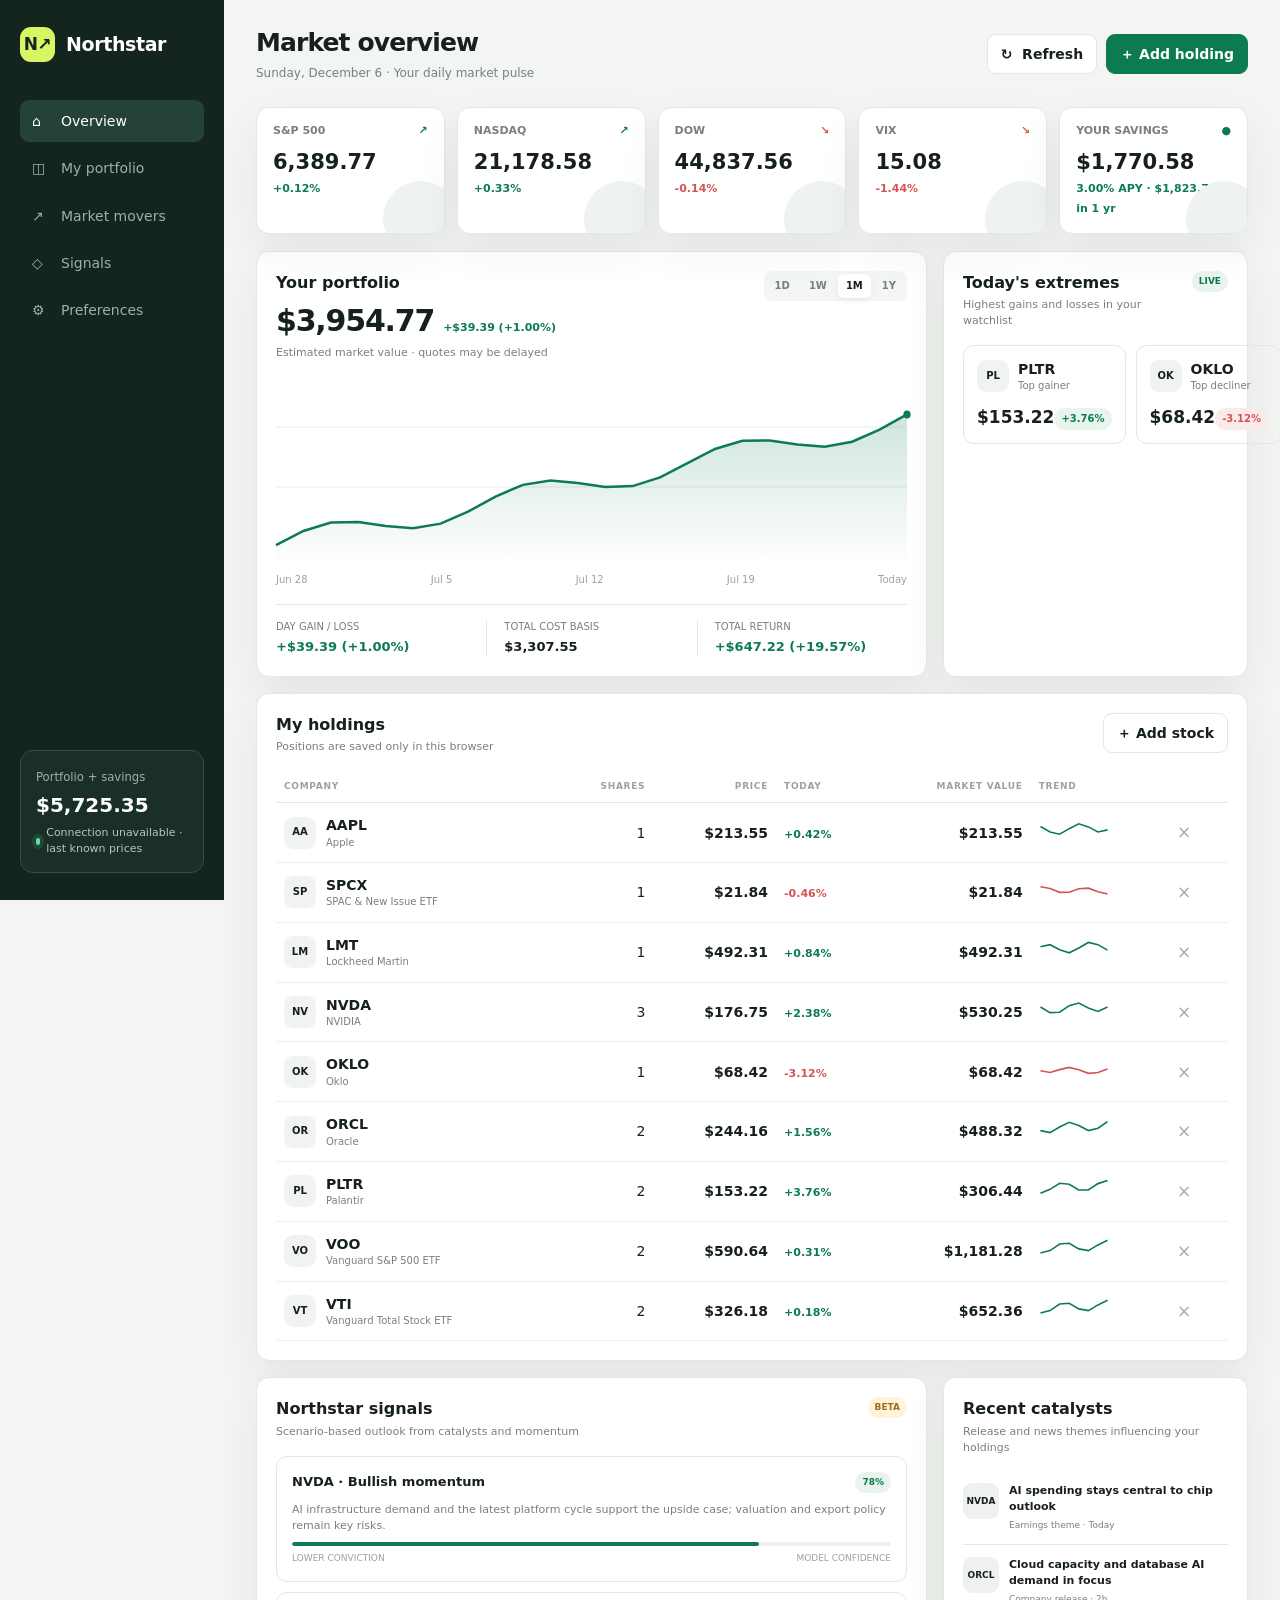
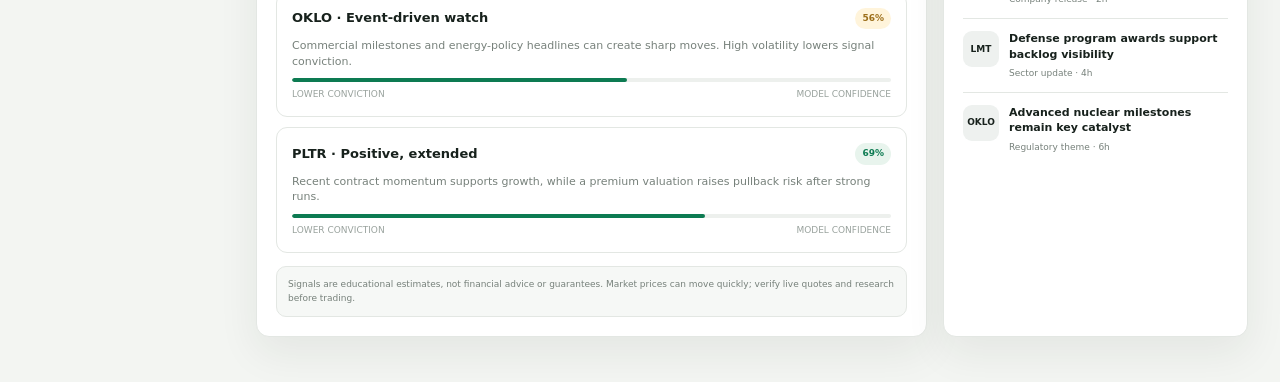
==== commit c1d4ad8d: "Prepare Northstar for public web deployment" ====
--- a/index.html
+++ b/index.html
@@ -35,10 +35,11 @@
 <dialog id="holdingDialog"><form class="modal" id="holdingForm"><div class="modal-head"><div><h2>Add a holding</h2><p style="color:var(--muted);margin:4px 0 0;font-size:11px">Track another position in your portfolio.</p></div><button class="close" type="button" aria-label="Close">×</button></div><div class="form-grid"><div class="field full"><label for="symbol">Ticker symbol</label><input id="symbol" maxlength="6" required placeholder="e.g. AAPL"></div><div class="field"><label for="shares">Shares</label><input id="shares" type="number" min="0.001" step="0.001" required placeholder="1"></div><div class="field"><label for="buyPrice">Average cost / share</label><input id="buyPrice" type="number" min="0" step="0.01" placeholder="Optional"></div></div><div class="modal-actions"><button class="btn close" type="button">Cancel</button><button class="btn primary" type="submit">Add to portfolio</button></div></form></dialog><dialog id="savingsDialog"><form class="modal" id="savingsForm"><div class="modal-head"><div><h2>Savings settings</h2><p style="color:var(--muted);margin:4px 0 0;font-size:11px">Track compound growth alongside your portfolio.</p></div><button class="close-savings close" type="button" aria-label="Close">×</button></div><div class="form-grid"><div class="field"><label for="savingsBalance">Current balance</label><input id="savingsBalance" type="number" min="0" step="0.01" required></div><div class="field"><label for="savingsRate">Annual interest rate (%)</label><input id="savingsRate" type="number" min="0" step="0.01" required></div></div><div class="modal-actions"><button class="btn close-savings" type="button">Cancel</button><button class="btn primary" type="submit">Save settings</button></div></form></dialog><div class="toast" id="toast" role="status"></div>
 <script>
 const catalogue={
-  SPCX:{name:'SPAC & New Issue ETF',price:21.84,change:-.46,cost:29.10},LMT:{name:'Lockheed Martin',price:492.31,change:.84,cost:468.20},NVDA:{name:'NVIDIA',price:176.75,change:2.38,cost:121.40},OKLO:{name:'Oklo',price:68.42,change:-3.12,cost:54.80},ORCL:{name:'Oracle',price:244.16,change:1.56,cost:183.50},PLTR:{name:'Palantir',price:153.22,change:3.76,cost:81.25},VOO:{name:'Vanguard S&P 500 ETF',price:590.64,change:.31,cost:532.40},VTI:{name:'Vanguard Total Stock ETF',price:326.18,change:.18,cost:291.70}
+  AAPL:{name:'Apple',price:213.55,change:.42,cost:213.55},SPCX:{name:'SPAC & New Issue ETF',price:21.84,change:-.46,cost:29.10},LMT:{name:'Lockheed Martin',price:492.31,change:.84,cost:468.20},NVDA:{name:'NVIDIA',price:176.75,change:2.38,cost:121.40},OKLO:{name:'Oklo',price:68.42,change:-3.12,cost:54.80},ORCL:{name:'Oracle',price:244.16,change:1.56,cost:183.50},PLTR:{name:'Palantir',price:153.22,change:3.76,cost:81.25},VOO:{name:'Vanguard S&P 500 ETF',price:590.64,change:.31,cost:532.40},VTI:{name:'Vanguard Total Stock ETF',price:326.18,change:.18,cost:291.70}
 };
-const defaults=[['SPCX',1],['LMT',1],['NVDA',3],['OKLO',1],['ORCL',2],['PLTR',2],['VOO',2],['VTI',2]].map(([symbol,shares])=>({symbol,shares,cost:catalogue[symbol].cost}));
+const defaults=[['AAPL',1],['SPCX',1],['LMT',1],['NVDA',3],['OKLO',1],['ORCL',2],['PLTR',2],['VOO',2],['VTI',2]].map(([symbol,shares])=>({symbol,shares,cost:catalogue[symbol].cost}));
 const key='northstar.holdings.v1';let holdings;try{holdings=JSON.parse(localStorage.getItem(key))||defaults}catch(e){holdings=defaults}
+const aaplMigrationKey='northstar.portfolio.aapl.v1';if(!localStorage.getItem(aaplMigrationKey)){if(!holdings.some(h=>h.symbol==='AAPL'))holdings.unshift({symbol:'AAPL',shares:1,cost:catalogue.AAPL.cost});localStorage.setItem(key,JSON.stringify(holdings));localStorage.setItem(aaplMigrationKey,'done')}
 const savingsKey='northstar.savings.v1';let savings;try{savings=JSON.parse(localStorage.getItem(savingsKey))||{balance:1770.58,rate:3}}catch(e){savings={balance:1770.58,rate:3}}
 const $=s=>document.querySelector(s),money=n=>n.toLocaleString('en-US',{style:'currency',currency:'USD',minimumFractionDigits:2}),esc=s=>String(s).replace(/[&<>"']/g,c=>({'&':'&amp;','<':'&lt;','>':'&gt;','"':'&quot;',"'":'&#39;'}[c]));
 const indices=[['S&P 500','6,389.77',.12],['NASDAQ','21,178.58',.33],['DOW','44,837.56',-.14],['VIX','15.08',-1.44]];
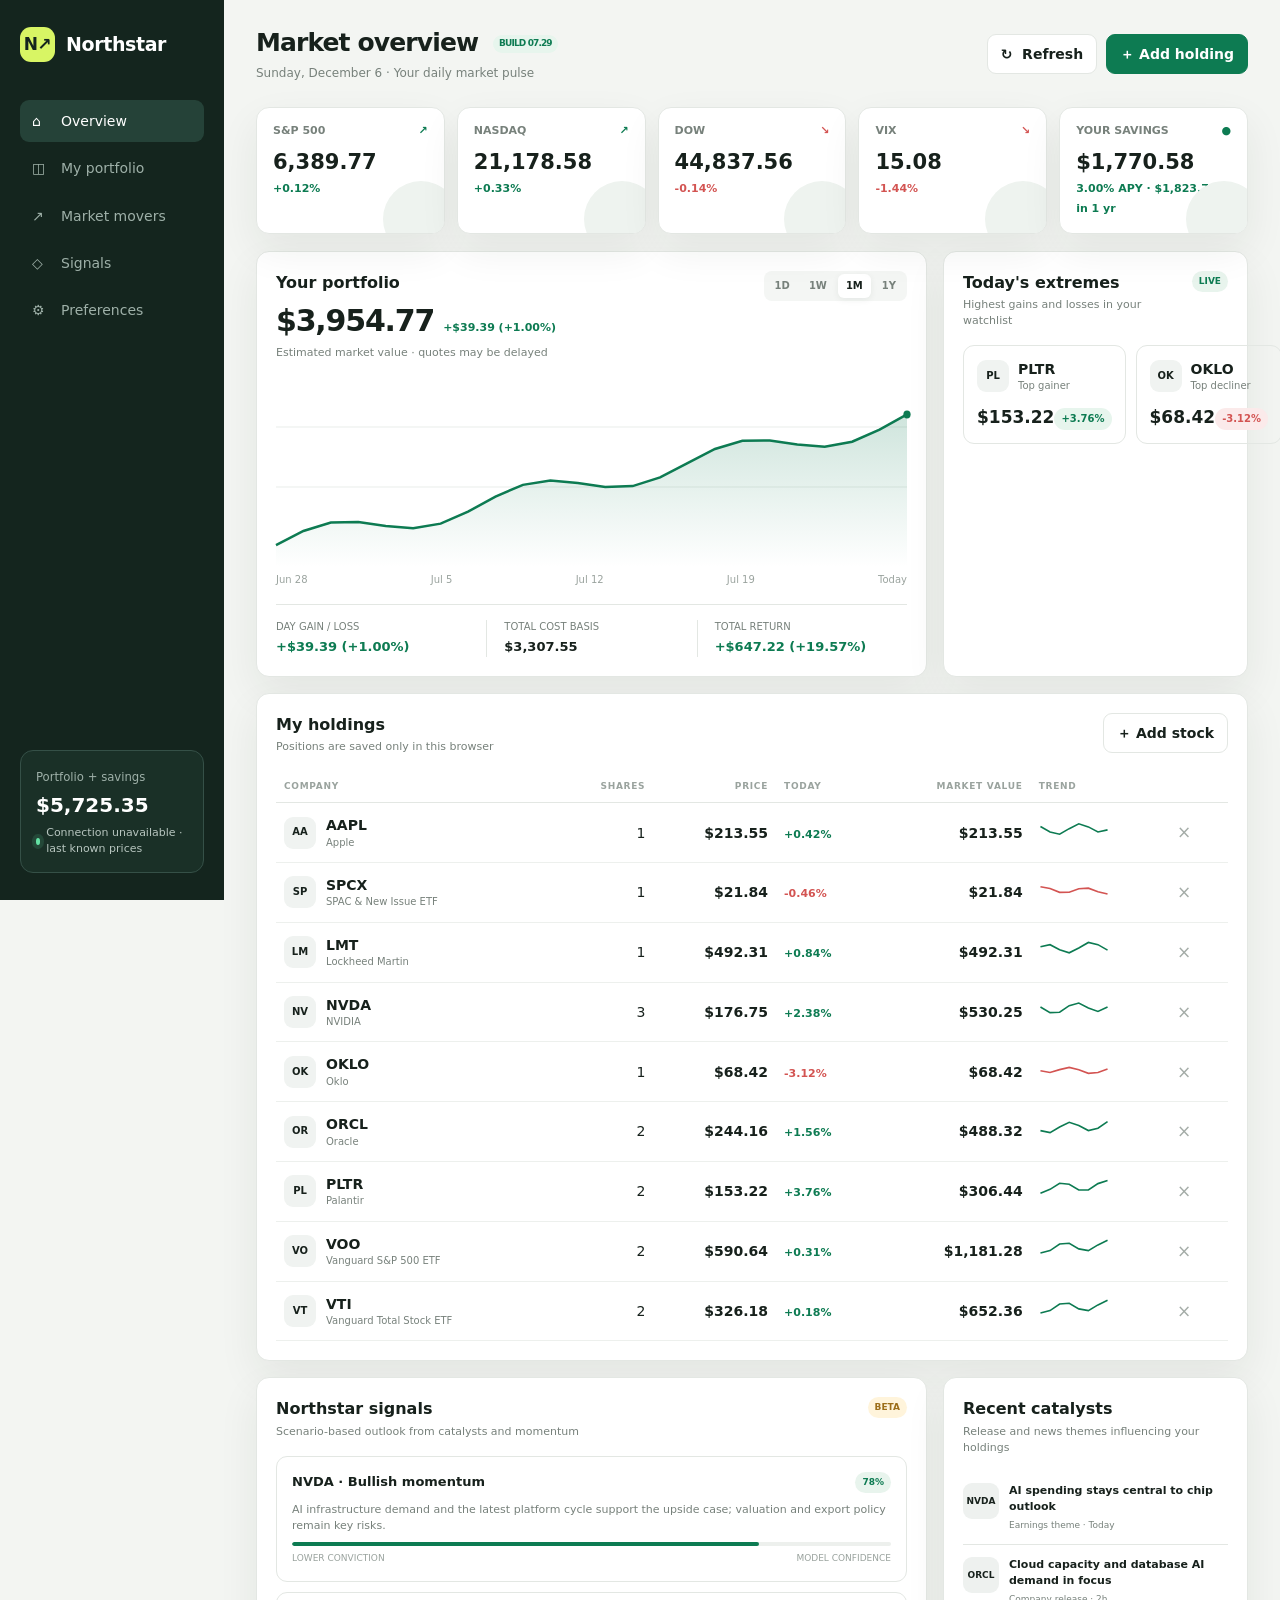
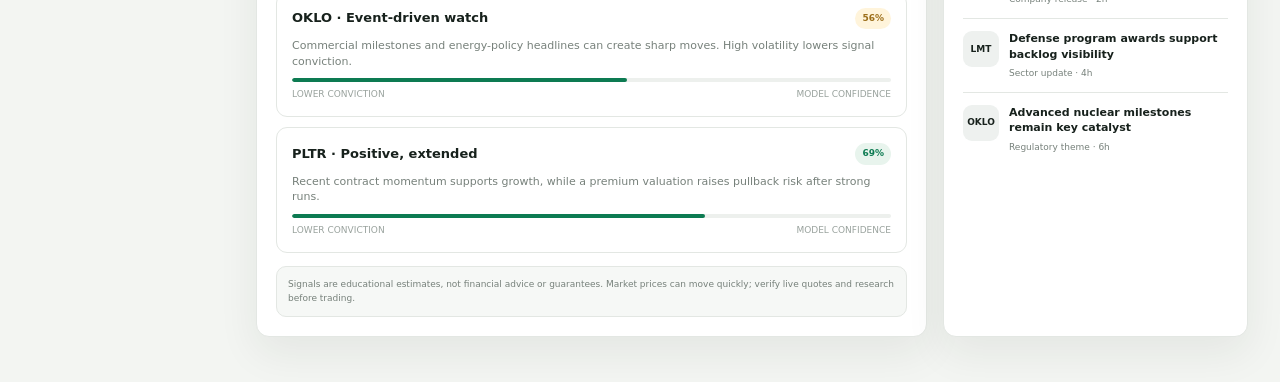
==== commit 257144a0: "Warn when Northstar is opened from a ZIP preview" ====
--- a/index.html
+++ b/index.html
@@ -7,7 +7,7 @@
   <title>Northstar — Market intelligence</title>
   <style>
     :root{--bg:#f3f5f2;--card:#fff;--ink:#17211c;--muted:#77817b;--line:#e3e7e3;--green:#0d7b52;--green2:#d8f564;--red:#d35452;--blue:#426aeb;--nav:#14251e;--shadow:0 16px 42px rgba(22,42,33,.07)}
-    *{box-sizing:border-box}body{margin:0;background:var(--bg);color:var(--ink);font:14px/1.45 Inter,ui-sans-serif,system-ui,-apple-system,"Segoe UI",sans-serif}button,input{font:inherit}button{cursor:pointer}.app{display:grid;grid-template-columns:224px minmax(0,1fr);min-height:100vh}.sidebar{background:var(--nav);color:white;padding:27px 20px;display:flex;flex-direction:column;position:sticky;top:0;height:100vh}.brand{display:flex;align-items:center;gap:11px;font-size:19px;font-weight:800;letter-spacing:-.02em}.logo{width:35px;height:35px;border-radius:11px;background:var(--green2);color:var(--nav);display:grid;place-items:center;font-size:17px}.nav{display:grid;gap:5px;margin-top:38px}.nav button{border:0;background:transparent;color:#9eb0a8;padding:11px 12px;border-radius:9px;text-align:left;display:flex;gap:11px}.nav button.active{background:#254238;color:#fff}.nav i{font-style:normal;width:18px}.watch-card{margin-top:auto;border:1px solid #355047;border-radius:13px;padding:15px;background:#1a3027}.watch-card small{color:#9eb0a8}.watch-card strong{display:block;font-size:20px;margin:5px 0}.live{display:flex;align-items:center;gap:6px;color:#b7c5bf;font-size:11px}.live-dot{width:7px;height:7px;border-radius:50%;background:#64e2a4;box-shadow:0 0 0 4px #64e2a422}.main{padding:25px 32px 45px;max-width:1500px;width:100%;margin:auto}.top{display:flex;justify-content:space-between;align-items:center;margin-bottom:24px}.top h1{font-size:25px;margin:0;letter-spacing:-.035em}.top p{margin:4px 0 0;color:var(--muted);font-size:12px}.top-actions{display:flex;gap:9px}.btn{border:1px solid var(--line);background:white;border-radius:9px;padding:9px 13px;font-weight:700;color:var(--ink)}.btn.primary{border-color:var(--green);background:var(--green);color:white}.refreshing{animation:spin .7s linear infinite}@keyframes spin{to{transform:rotate(360deg)}}
+    *{box-sizing:border-box}body{margin:0;background:var(--bg);color:var(--ink);font:14px/1.45 Inter,ui-sans-serif,system-ui,-apple-system,"Segoe UI",sans-serif}button,input{font:inherit}button{cursor:pointer}.app{display:grid;grid-template-columns:224px minmax(0,1fr);min-height:100vh}.sidebar{background:var(--nav);color:white;padding:27px 20px;display:flex;flex-direction:column;position:sticky;top:0;height:100vh}.brand{display:flex;align-items:center;gap:11px;font-size:19px;font-weight:800;letter-spacing:-.02em}.logo{width:35px;height:35px;border-radius:11px;background:var(--green2);color:var(--nav);display:grid;place-items:center;font-size:17px}.nav{display:grid;gap:5px;margin-top:38px}.nav button{border:0;background:transparent;color:#9eb0a8;padding:11px 12px;border-radius:9px;text-align:left;display:flex;gap:11px}.nav button.active{background:#254238;color:#fff}.nav i{font-style:normal;width:18px}.watch-card{margin-top:auto;border:1px solid #355047;border-radius:13px;padding:15px;background:#1a3027}.watch-card small{color:#9eb0a8}.watch-card strong{display:block;font-size:20px;margin:5px 0}.live{display:flex;align-items:center;gap:6px;color:#b7c5bf;font-size:11px}.live-dot{width:7px;height:7px;border-radius:50%;background:#64e2a4;box-shadow:0 0 0 4px #64e2a422}.main{padding:25px 32px 45px;max-width:1500px;width:100%;margin:auto}.top{display:flex;justify-content:space-between;align-items:center;margin-bottom:24px}.top h1{font-size:25px;margin:0;letter-spacing:-.035em}.top p{margin:4px 0 0;color:var(--muted);font-size:12px}.build{display:inline-block;margin-left:7px;padding:2px 6px;border-radius:99px;background:#e7f5ed;color:var(--green);font-size:9px;font-weight:800;vertical-align:middle}.launch-warning{display:none;background:#fff4d6;border:1px solid #e7bd59;color:#684d12;border-radius:11px;padding:14px 17px;margin:-7px 0 17px}.launch-warning.show{display:block}.launch-warning b{display:block;margin-bottom:3px}.launch-warning code{background:#fff9ea;padding:2px 5px;border-radius:4px}.top-actions{display:flex;gap:9px}.btn{border:1px solid var(--line);background:white;border-radius:9px;padding:9px 13px;font-weight:700;color:var(--ink)}.btn.primary{border-color:var(--green);background:var(--green);color:white}.refreshing{animation:spin .7s linear infinite}@keyframes spin{to{transform:rotate(360deg)}}
     .indices{display:grid;grid-template-columns:repeat(5,1fr);gap:12px;margin-bottom:17px}.index-card,.card{background:var(--card);border:1px solid var(--line);border-radius:13px;box-shadow:var(--shadow)}.index-card{padding:15px 16px;position:relative;overflow:hidden}.index-card:after{content:"";position:absolute;inset:auto -15px -24px auto;width:76px;height:76px;border-radius:50%;background:#eef3ef}.index-name{display:flex;justify-content:space-between;color:var(--muted);font-size:11px;font-weight:700}.index-value{font-size:21px;font-weight:780;margin-top:8px}.change{font-size:11px;font-weight:750}.up{color:var(--green)}.down{color:var(--red)}.flat{color:var(--muted)}html{scroll-behavior:smooth}.section-focus{animation:focusRing 1s ease}@keyframes focusRing{50%{box-shadow:0 0 0 4px #0d7b5222,var(--shadow)}}
     .layout{display:grid;grid-template-columns:minmax(0,1.65fr) minmax(295px,.75fr);gap:16px}.panel{padding:19px}.panel-head{display:flex;justify-content:space-between;gap:14px;align-items:flex-start;margin-bottom:16px}.panel-head h2{margin:0;font-size:16px}.panel-head p{margin:3px 0 0;color:var(--muted);font-size:11px}.portfolio-value{font-size:30px;font-weight:800;letter-spacing:-.04em}.value-row{display:flex;align-items:baseline;gap:9px;margin-top:5px}.chart-wrap{height:190px;margin:8px 0 6px}.chart-wrap svg{width:100%;height:100%;overflow:visible}.chart-labels{display:flex;justify-content:space-between;color:#9aa39e;font-size:10px}.periods{display:flex;gap:3px;background:#f4f6f4;padding:3px;border-radius:8px}.periods button{border:0;background:transparent;padding:5px 8px;border-radius:6px;color:var(--muted);font-size:10px;font-weight:700}.periods button.active{background:white;color:var(--ink);box-shadow:0 2px 7px #162a2111}.summary{display:grid;grid-template-columns:repeat(3,1fr);border-top:1px solid var(--line);margin-top:16px;padding-top:15px}.metric+ .metric{border-left:1px solid var(--line);padding-left:17px}.metric span{font-size:10px;color:var(--muted);display:block}.metric b{display:block;margin-top:4px;font-size:13px}
     .movers{display:grid;grid-template-columns:1fr 1fr;gap:10px}.mover{padding:13px;border:1px solid var(--line);border-radius:11px}.ticker{display:flex;align-items:center;gap:9px}.stock-icon{width:32px;height:32px;border-radius:9px;background:#f0f3f1;display:grid;place-items:center;font-size:10px;font-weight:800}.ticker b,.ticker small{display:block}.ticker small{font-size:10px;color:var(--muted)}.mover-price{display:flex;justify-content:space-between;align-items:end;margin-top:12px}.mover-price strong{font-size:17px}.pill{font-size:10px;padding:4px 7px;border-radius:99px;font-weight:800}.pill.up{background:#e7f5ed}.pill.down{background:#fbeaea}
@@ -21,7 +21,8 @@
 <div class="app">
   <aside class="sidebar"><div class="brand"><span class="logo">N↗</span> Northstar</div><nav class="nav" aria-label="Primary"><button class="active" data-target="overview"><i>⌂</i>Overview</button><button data-target="portfolio"><i>◫</i>My portfolio</button><button data-target="market-movers"><i>↗</i>Market movers</button><button data-target="signals-panel"><i>◇</i>Signals</button><button id="preferences"><i>⚙</i>Preferences</button></nav><div class="watch-card"><small>Portfolio + savings</small><strong id="sideValue">—</strong><div class="live"><span class="live-dot"></span><span id="marketStatus">Loading quotes…</span></div></div></aside>
   <main class="main">
-    <header class="top" id="overview"><div><h1>Market overview</h1><p id="dateLine">Your daily market pulse</p></div><div class="top-actions"><button class="btn" id="refresh">↻ &nbsp;Refresh</button><button class="btn primary" id="addHolding">＋ Add holding</button></div></header>
+    <header class="top" id="overview"><div><h1>Market overview <span class="build">BUILD 07.29</span></h1><p id="dateLine">Your daily market pulse</p></div><div class="top-actions"><button class="btn" id="refresh">↻ &nbsp;Refresh</button><button class="btn primary" id="addHolding">＋ Add holding</button></div></header>
+    <div class="launch-warning" id="launchWarning" role="alert"><b>You opened Northstar directly from a file or ZIP preview.</b>Click <strong>Extract all</strong>, open the extracted folder, and double-click <code>northstar.cmd</code>. Live quotes do not work from a <code>file:///</code> address.</div>
     <section class="indices" id="indices" aria-label="Market indices"></section>
     <div class="layout">
       <section class="card panel" id="portfolio"><div class="panel-head"><div><h2>Your portfolio</h2><div class="value-row"><strong class="portfolio-value" id="portfolioValue">—</strong><span class="change" id="portfolioChange">—</span></div><p>Estimated market value · quotes may be delayed</p></div><div class="periods" aria-label="Chart timeframe"><button>1D</button><button>1W</button><button class="active">1M</button><button>1Y</button></div></div><div class="chart-wrap"><svg id="portfolioChart" viewBox="0 0 700 190" preserveAspectRatio="none" aria-label="Portfolio value chart"></svg></div><div class="chart-labels"><span>Jun 28</span><span>Jul 5</span><span>Jul 12</span><span>Jul 19</span><span>Today</span></div><div class="summary"><div class="metric"><span>DAY GAIN / LOSS</span><b id="dayGain">—</b></div><div class="metric"><span>TOTAL COST BASIS</span><b id="costBasis">—</b></div><div class="metric"><span>TOTAL RETURN</span><b id="totalReturn">—</b></div></div></section>
@@ -63,6 +64,6 @@
 document.querySelectorAll('.nav button[data-target]').forEach(button=>button.onclick=()=>{document.querySelectorAll('.nav button').forEach(x=>x.classList.remove('active'));button.classList.add('active');const target=$('#'+button.dataset.target);target.scrollIntoView({behavior:'smooth',block:'start'});target.classList.add('section-focus');setTimeout(()=>target.classList.remove('section-focus'),1000)});
 $('#preferences').onclick=()=>{$('#savingsBalance').value=savings.balance.toFixed(2);$('#savingsRate').value=savings.rate;document.querySelectorAll('.nav button').forEach(x=>x.classList.remove('active'));$('#preferences').classList.add('active');savingsDialog.showModal()};document.querySelectorAll('.close-savings').forEach(b=>b.onclick=()=>savingsDialog.close());savingsDialog.onclick=e=>{if(e.target===savingsDialog)savingsDialog.close()};$('#savingsForm').onsubmit=e=>{e.preventDefault();savings={balance:Number($('#savingsBalance').value),rate:Number($('#savingsRate').value)};localStorage.setItem(savingsKey,JSON.stringify(savings));render();savingsDialog.close();toast('Savings settings updated')};
 $('#indices').onclick=e=>{if(e.target.closest('#savings-card'))$('#preferences').click()};
-document.querySelectorAll('.periods button').forEach(b=>b.onclick=()=>{document.querySelectorAll('.periods button').forEach(x=>x.classList.remove('active'));b.classList.add('active');drawChart(holdings.reduce((a,h)=>a+stock(h.symbol).price*h.shares,0));toast(`${b.textContent} view selected`)});$('#dateLine').textContent=new Date().toLocaleDateString('en-US',{weekday:'long',month:'long',day:'numeric'})+' · Your daily market pulse';render();updateQuotes();
+document.querySelectorAll('.periods button').forEach(b=>b.onclick=()=>{document.querySelectorAll('.periods button').forEach(x=>x.classList.remove('active'));b.classList.add('active');drawChart(holdings.reduce((a,h)=>a+stock(h.symbol).price*h.shares,0));toast(`${b.textContent} view selected`)});$('#dateLine').textContent=new Date().toLocaleDateString('en-US',{weekday:'long',month:'long',day:'numeric'})+' · Your daily market pulse';render();if(location.protocol==='file:'){$('#launchWarning').classList.add('show');$('#marketStatus').textContent='Open with northstar.cmd for live quotes'}else updateQuotes();
 </script>
 </body></html>
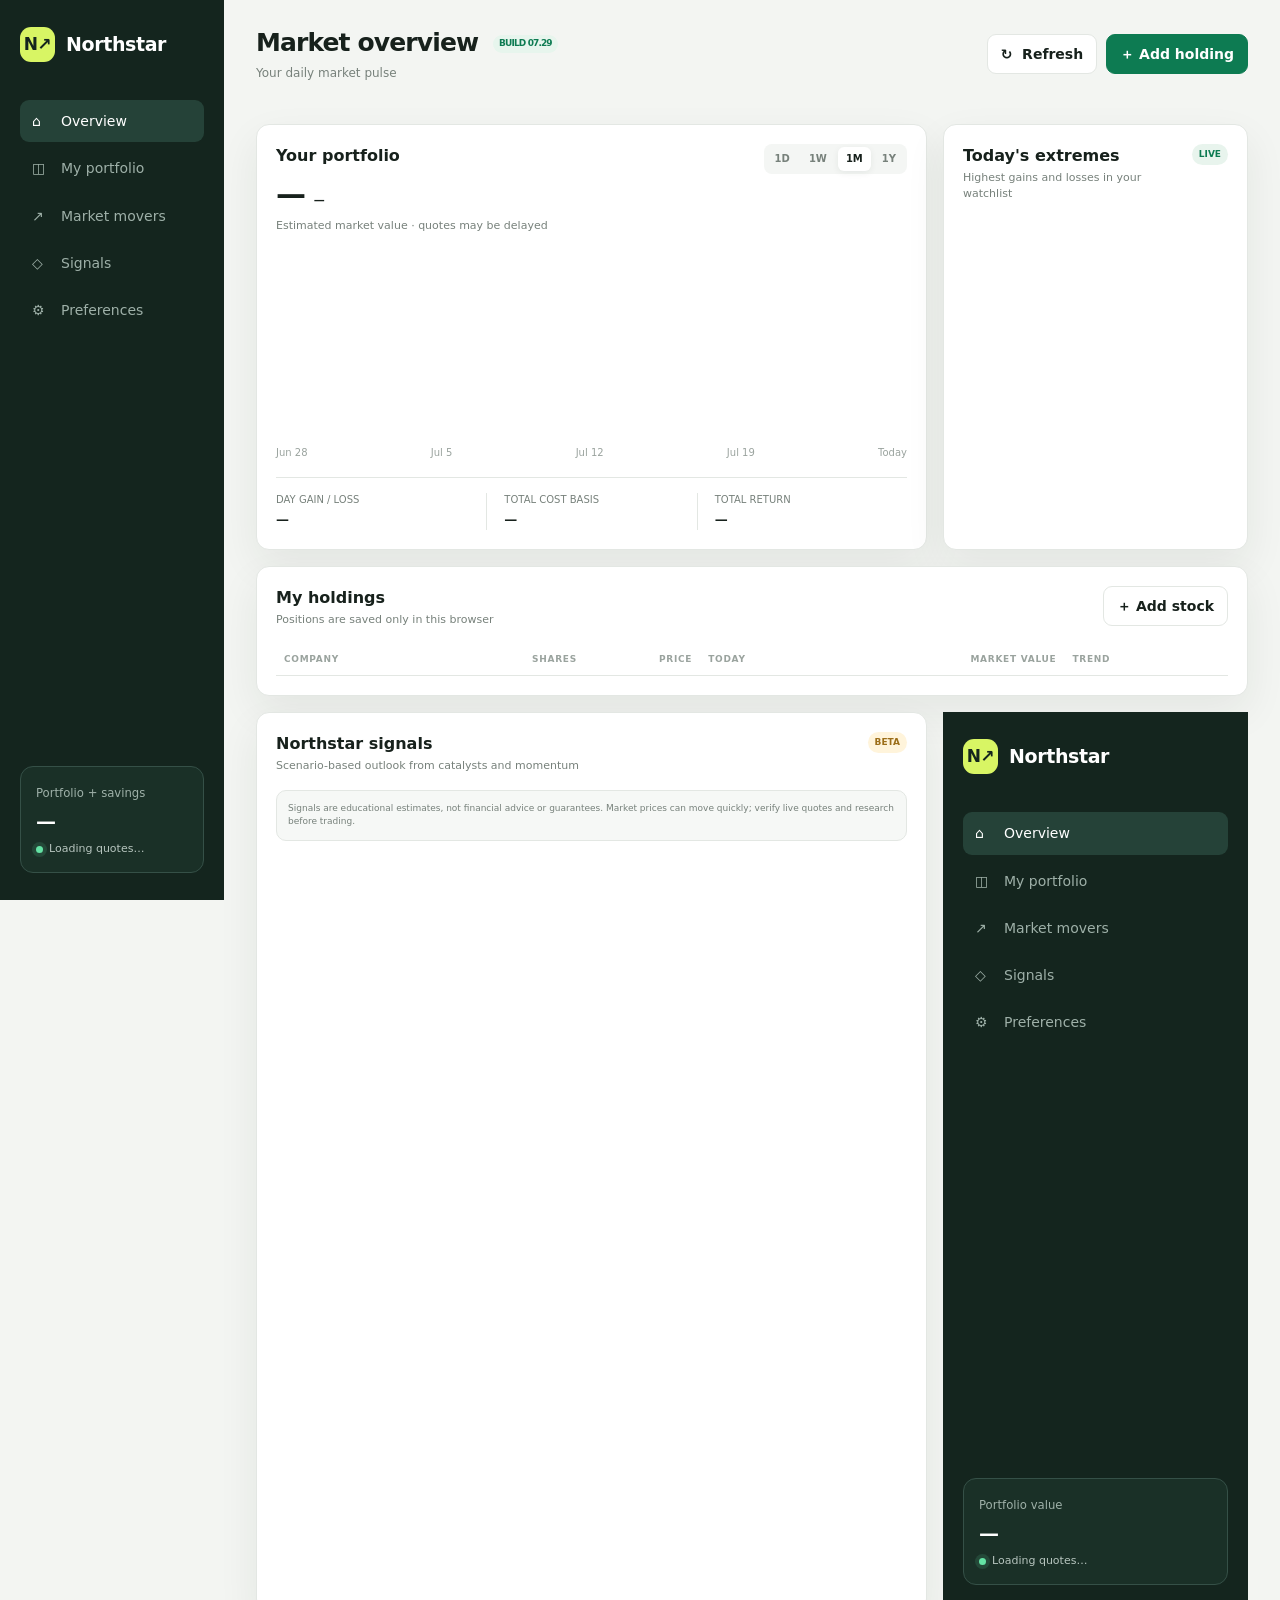
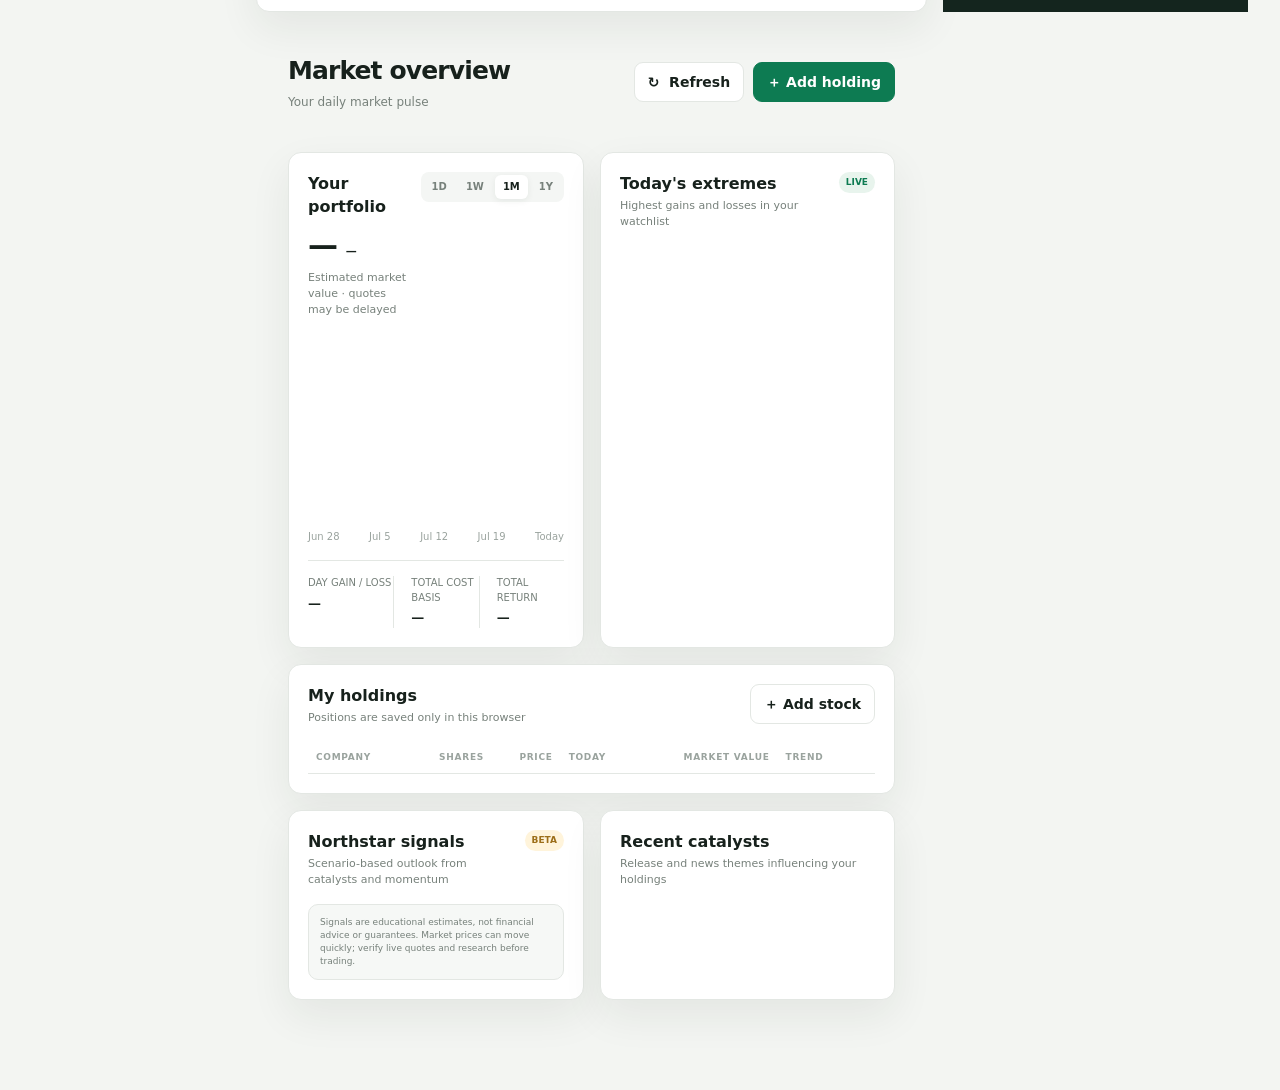
==== commit 86ce9d1a: "Merge branch 'main' into codex/build-stock-market-tracking-app-s9x1qt" ====
--- a/index.html
+++ b/index.html
@@ -9,12 +9,15 @@
     :root{--bg:#f3f5f2;--card:#fff;--ink:#17211c;--muted:#77817b;--line:#e3e7e3;--green:#0d7b52;--green2:#d8f564;--red:#d35452;--blue:#426aeb;--nav:#14251e;--shadow:0 16px 42px rgba(22,42,33,.07)}
     *{box-sizing:border-box}body{margin:0;background:var(--bg);color:var(--ink);font:14px/1.45 Inter,ui-sans-serif,system-ui,-apple-system,"Segoe UI",sans-serif}button,input{font:inherit}button{cursor:pointer}.app{display:grid;grid-template-columns:224px minmax(0,1fr);min-height:100vh}.sidebar{background:var(--nav);color:white;padding:27px 20px;display:flex;flex-direction:column;position:sticky;top:0;height:100vh}.brand{display:flex;align-items:center;gap:11px;font-size:19px;font-weight:800;letter-spacing:-.02em}.logo{width:35px;height:35px;border-radius:11px;background:var(--green2);color:var(--nav);display:grid;place-items:center;font-size:17px}.nav{display:grid;gap:5px;margin-top:38px}.nav button{border:0;background:transparent;color:#9eb0a8;padding:11px 12px;border-radius:9px;text-align:left;display:flex;gap:11px}.nav button.active{background:#254238;color:#fff}.nav i{font-style:normal;width:18px}.watch-card{margin-top:auto;border:1px solid #355047;border-radius:13px;padding:15px;background:#1a3027}.watch-card small{color:#9eb0a8}.watch-card strong{display:block;font-size:20px;margin:5px 0}.live{display:flex;align-items:center;gap:6px;color:#b7c5bf;font-size:11px}.live-dot{width:7px;height:7px;border-radius:50%;background:#64e2a4;box-shadow:0 0 0 4px #64e2a422}.main{padding:25px 32px 45px;max-width:1500px;width:100%;margin:auto}.top{display:flex;justify-content:space-between;align-items:center;margin-bottom:24px}.top h1{font-size:25px;margin:0;letter-spacing:-.035em}.top p{margin:4px 0 0;color:var(--muted);font-size:12px}.build{display:inline-block;margin-left:7px;padding:2px 6px;border-radius:99px;background:#e7f5ed;color:var(--green);font-size:9px;font-weight:800;vertical-align:middle}.launch-warning{display:none;background:#fff4d6;border:1px solid #e7bd59;color:#684d12;border-radius:11px;padding:14px 17px;margin:-7px 0 17px}.launch-warning.show{display:block}.launch-warning b{display:block;margin-bottom:3px}.launch-warning code{background:#fff9ea;padding:2px 5px;border-radius:4px}.top-actions{display:flex;gap:9px}.btn{border:1px solid var(--line);background:white;border-radius:9px;padding:9px 13px;font-weight:700;color:var(--ink)}.btn.primary{border-color:var(--green);background:var(--green);color:white}.refreshing{animation:spin .7s linear infinite}@keyframes spin{to{transform:rotate(360deg)}}
     .indices{display:grid;grid-template-columns:repeat(5,1fr);gap:12px;margin-bottom:17px}.index-card,.card{background:var(--card);border:1px solid var(--line);border-radius:13px;box-shadow:var(--shadow)}.index-card{padding:15px 16px;position:relative;overflow:hidden}.index-card:after{content:"";position:absolute;inset:auto -15px -24px auto;width:76px;height:76px;border-radius:50%;background:#eef3ef}.index-name{display:flex;justify-content:space-between;color:var(--muted);font-size:11px;font-weight:700}.index-value{font-size:21px;font-weight:780;margin-top:8px}.change{font-size:11px;font-weight:750}.up{color:var(--green)}.down{color:var(--red)}.flat{color:var(--muted)}html{scroll-behavior:smooth}.section-focus{animation:focusRing 1s ease}@keyframes focusRing{50%{box-shadow:0 0 0 4px #0d7b5222,var(--shadow)}}
+    *{box-sizing:border-box}body{margin:0;background:var(--bg);color:var(--ink);font:14px/1.45 Inter,ui-sans-serif,system-ui,-apple-system,"Segoe UI",sans-serif}button,input{font:inherit}button{cursor:pointer}.app{display:grid;grid-template-columns:224px minmax(0,1fr);min-height:100vh}.sidebar{background:var(--nav);color:white;padding:27px 20px;display:flex;flex-direction:column;position:sticky;top:0;height:100vh}.brand{display:flex;align-items:center;gap:11px;font-size:19px;font-weight:800;letter-spacing:-.02em}.logo{width:35px;height:35px;border-radius:11px;background:var(--green2);color:var(--nav);display:grid;place-items:center;font-size:17px}.nav{display:grid;gap:5px;margin-top:38px}.nav button{border:0;background:transparent;color:#9eb0a8;padding:11px 12px;border-radius:9px;text-align:left;display:flex;gap:11px}.nav button.active{background:#254238;color:#fff}.nav i{font-style:normal;width:18px}.watch-card{margin-top:auto;border:1px solid #355047;border-radius:13px;padding:15px;background:#1a3027}.watch-card small{color:#9eb0a8}.watch-card strong{display:block;font-size:20px;margin:5px 0}.live{display:flex;align-items:center;gap:6px;color:#b7c5bf;font-size:11px}.live-dot{width:7px;height:7px;border-radius:50%;background:#64e2a4;box-shadow:0 0 0 4px #64e2a422}.main{padding:25px 32px 45px;max-width:1500px;width:100%;margin:auto}.top{display:flex;justify-content:space-between;align-items:center;margin-bottom:24px}.top h1{font-size:25px;margin:0;letter-spacing:-.035em}.top p{margin:4px 0 0;color:var(--muted);font-size:12px}.top-actions{display:flex;gap:9px}.btn{border:1px solid var(--line);background:white;border-radius:9px;padding:9px 13px;font-weight:700;color:var(--ink)}.btn.primary{border-color:var(--green);background:var(--green);color:white}.refreshing{animation:spin .7s linear infinite}@keyframes spin{to{transform:rotate(360deg)}}
+    .indices{display:grid;grid-template-columns:repeat(4,1fr);gap:12px;margin-bottom:17px}.index-card,.card{background:var(--card);border:1px solid var(--line);border-radius:13px;box-shadow:var(--shadow)}.index-card{padding:15px 16px;position:relative;overflow:hidden}.index-card:after{content:"";position:absolute;inset:auto -15px -24px auto;width:76px;height:76px;border-radius:50%;background:#eef3ef}.index-name{display:flex;justify-content:space-between;color:var(--muted);font-size:11px;font-weight:700}.index-value{font-size:21px;font-weight:780;margin-top:8px}.change{font-size:11px;font-weight:750}.up{color:var(--green)}.down{color:var(--red)}.flat{color:var(--muted)}
     .layout{display:grid;grid-template-columns:minmax(0,1.65fr) minmax(295px,.75fr);gap:16px}.panel{padding:19px}.panel-head{display:flex;justify-content:space-between;gap:14px;align-items:flex-start;margin-bottom:16px}.panel-head h2{margin:0;font-size:16px}.panel-head p{margin:3px 0 0;color:var(--muted);font-size:11px}.portfolio-value{font-size:30px;font-weight:800;letter-spacing:-.04em}.value-row{display:flex;align-items:baseline;gap:9px;margin-top:5px}.chart-wrap{height:190px;margin:8px 0 6px}.chart-wrap svg{width:100%;height:100%;overflow:visible}.chart-labels{display:flex;justify-content:space-between;color:#9aa39e;font-size:10px}.periods{display:flex;gap:3px;background:#f4f6f4;padding:3px;border-radius:8px}.periods button{border:0;background:transparent;padding:5px 8px;border-radius:6px;color:var(--muted);font-size:10px;font-weight:700}.periods button.active{background:white;color:var(--ink);box-shadow:0 2px 7px #162a2111}.summary{display:grid;grid-template-columns:repeat(3,1fr);border-top:1px solid var(--line);margin-top:16px;padding-top:15px}.metric+ .metric{border-left:1px solid var(--line);padding-left:17px}.metric span{font-size:10px;color:var(--muted);display:block}.metric b{display:block;margin-top:4px;font-size:13px}
     .movers{display:grid;grid-template-columns:1fr 1fr;gap:10px}.mover{padding:13px;border:1px solid var(--line);border-radius:11px}.ticker{display:flex;align-items:center;gap:9px}.stock-icon{width:32px;height:32px;border-radius:9px;background:#f0f3f1;display:grid;place-items:center;font-size:10px;font-weight:800}.ticker b,.ticker small{display:block}.ticker small{font-size:10px;color:var(--muted)}.mover-price{display:flex;justify-content:space-between;align-items:end;margin-top:12px}.mover-price strong{font-size:17px}.pill{font-size:10px;padding:4px 7px;border-radius:99px;font-weight:800}.pill.up{background:#e7f5ed}.pill.down{background:#fbeaea}
     .holdings{grid-column:1/-1}.table-wrap{overflow:auto}table{width:100%;border-collapse:collapse}th{text-align:left;text-transform:uppercase;letter-spacing:.08em;color:#9aa39e;font-size:9px;padding:9px 8px;border-bottom:1px solid var(--line)}td{padding:12px 8px;border-bottom:1px solid #edf0ed}.align-right{text-align:right}.holding-stock{display:flex;align-items:center;gap:10px}.holding-stock b,.holding-stock small{display:block}.holding-stock small{color:var(--muted);font-size:10px}.spark{width:70px;height:23px}.delete{border:0;background:transparent;color:#a4aca7;font-size:17px}.empty{text-align:center;color:var(--muted);padding:26px}
     .signal{padding:15px;border:1px solid var(--line);border-radius:11px;margin-top:10px}.signal-top{display:flex;justify-content:space-between;align-items:center}.signal h3{font-size:13px;margin:0}.signal p{font-size:11px;color:var(--muted);margin:9px 0}.confidence{height:4px;background:#edf0ed;border-radius:5px;overflow:hidden}.confidence i{height:100%;display:block;background:var(--green);border-radius:5px}.signal-meta{display:flex;justify-content:space-between;font-size:9px;color:#99a29d;margin-top:6px}.badge{font-size:9px;font-weight:800;padding:4px 7px;border-radius:99px;background:#e8f4ed;color:var(--green)}.badge.watch{background:#fff4db;color:#9c6e19}.news-item{display:grid;grid-template-columns:36px 1fr;gap:10px;padding:12px 0;border-bottom:1px solid var(--line)}.news-item:last-child{border:0}.news-logo{width:36px;height:36px;border-radius:9px;background:#eef1ef;display:grid;place-items:center;font-size:9px;font-weight:800}.news-item h3{font-size:11px;line-height:1.4;margin:0}.news-item p{font-size:9px;color:var(--muted);margin:5px 0 0}.disclaimer{background:#f6f8f6;border:1px solid var(--line);border-radius:10px;padding:11px;color:var(--muted);font-size:9px;margin-top:13px}
     dialog{border:0;padding:0;border-radius:15px;width:min(430px,calc(100% - 28px));box-shadow:0 25px 80px #10221955}dialog::backdrop{background:#10221999}.modal{padding:23px}.modal-head{display:flex;justify-content:space-between}.modal h2{font-size:18px;margin:0}.close{border:0;background:transparent;font-size:21px}.form-grid{display:grid;grid-template-columns:1fr 1fr;gap:13px;margin-top:19px}.field{display:grid;gap:6px}.field.full{grid-column:1/-1}.field label{font-size:11px;font-weight:700}.field input{border:1px solid var(--line);border-radius:8px;padding:10px;background:#fafbfa;text-transform:uppercase}.field input[type=number]{text-transform:none}.modal-actions{display:flex;justify-content:flex-end;gap:8px;margin-top:19px}.toast{position:fixed;right:25px;bottom:25px;background:var(--nav);color:white;padding:11px 15px;border-radius:9px;opacity:0;transform:translateY(8px);transition:.2s;pointer-events:none}.toast.show{opacity:1;transform:none}
     @media(max-width:1100px){.indices{grid-template-columns:repeat(3,1fr)}}@media(max-width:1000px){.app{grid-template-columns:1fr}.sidebar{display:none}.main{padding:22px}.layout{grid-template-columns:1fr}.indices{grid-template-columns:1fr 1fr}.holdings{grid-column:auto}}@media(max-width:600px){.main{padding:15px}.top{align-items:flex-start}.top-actions .btn:first-child{display:none}.indices{gap:8px}.index-card{padding:12px}.layout{gap:12px}.panel{padding:15px}.movers{grid-template-columns:1fr}.summary{grid-template-columns:1fr 1fr}.metric:last-child{display:none}.form-grid{grid-template-columns:1fr}.field.full{grid-column:auto}th:nth-child(4),td:nth-child(4),th:nth-child(6),td:nth-child(6){display:none}.portfolio-value{font-size:26px}}
+    @media(max-width:1000px){.app{grid-template-columns:1fr}.sidebar{display:none}.main{padding:22px}.layout{grid-template-columns:1fr}.indices{grid-template-columns:1fr 1fr}.holdings{grid-column:auto}}@media(max-width:600px){.main{padding:15px}.top{align-items:flex-start}.top-actions .btn:first-child{display:none}.indices{gap:8px}.index-card{padding:12px}.layout{gap:12px}.panel{padding:15px}.movers{grid-template-columns:1fr}.summary{grid-template-columns:1fr 1fr}.metric:last-child{display:none}.form-grid{grid-template-columns:1fr}.field.full{grid-column:auto}th:nth-child(4),td:nth-child(4),th:nth-child(6),td:nth-child(6){display:none}.portfolio-value{font-size:26px}}
   </style>
 </head>
 <body>
@@ -29,6 +32,15 @@
       <section class="card panel" id="market-movers"><div class="panel-head"><div><h2>Today's extremes</h2><p>Highest gains and losses in your watchlist</p></div><span class="badge">LIVE</span></div><div class="movers" id="movers"></div></section>
       <section class="card panel holdings"><div class="panel-head"><div><h2>My holdings</h2><p>Positions are saved only in this browser</p></div><button class="btn" id="addHolding2">＋ Add stock</button></div><div class="table-wrap"><table><thead><tr><th>Company</th><th class="align-right">Shares</th><th class="align-right">Price</th><th>Today</th><th class="align-right">Market value</th><th>Trend</th><th></th></tr></thead><tbody id="holdingsRows"></tbody></table></div></section>
       <section class="card panel" id="signals-panel"><div class="panel-head"><div><h2>Northstar signals</h2><p>Scenario-based outlook from catalysts and momentum</p></div><span class="badge watch">BETA</span></div><div id="signals"></div><div class="disclaimer">Signals are educational estimates, not financial advice or guarantees. Market prices can move quickly; verify live quotes and research before trading.</div></section>
+  <aside class="sidebar"><div class="brand"><span class="logo">N↗</span> Northstar</div><nav class="nav" aria-label="Primary"><button class="active"><i>⌂</i>Overview</button><button><i>◫</i>My portfolio</button><button><i>↗</i>Market movers</button><button><i>◇</i>Signals</button><button><i>⚙</i>Preferences</button></nav><div class="watch-card"><small>Portfolio value</small><strong id="sideValue">—</strong><div class="live"><span class="live-dot"></span><span id="marketStatus">Loading quotes…</span></div></div></aside>
+  <main class="main">
+    <header class="top"><div><h1>Market overview</h1><p id="dateLine">Your daily market pulse</p></div><div class="top-actions"><button class="btn" id="refresh">↻ &nbsp;Refresh</button><button class="btn primary" id="addHolding">＋ Add holding</button></div></header>
+    <section class="indices" id="indices" aria-label="Market indices"></section>
+    <div class="layout">
+      <section class="card panel"><div class="panel-head"><div><h2>Your portfolio</h2><div class="value-row"><strong class="portfolio-value" id="portfolioValue">—</strong><span class="change" id="portfolioChange">—</span></div><p>Estimated market value · quotes may be delayed</p></div><div class="periods" aria-label="Chart timeframe"><button>1D</button><button>1W</button><button class="active">1M</button><button>1Y</button></div></div><div class="chart-wrap"><svg id="portfolioChart" viewBox="0 0 700 190" preserveAspectRatio="none" aria-label="Portfolio value chart"></svg></div><div class="chart-labels"><span>Jun 28</span><span>Jul 5</span><span>Jul 12</span><span>Jul 19</span><span>Today</span></div><div class="summary"><div class="metric"><span>DAY GAIN / LOSS</span><b id="dayGain">—</b></div><div class="metric"><span>TOTAL COST BASIS</span><b id="costBasis">—</b></div><div class="metric"><span>TOTAL RETURN</span><b id="totalReturn">—</b></div></div></section>
+      <section class="card panel"><div class="panel-head"><div><h2>Today's extremes</h2><p>Highest gains and losses in your watchlist</p></div><span class="badge">LIVE</span></div><div class="movers" id="movers"></div></section>
+      <section class="card panel holdings"><div class="panel-head"><div><h2>My holdings</h2><p>Positions are saved only in this browser</p></div><button class="btn" id="addHolding2">＋ Add stock</button></div><div class="table-wrap"><table><thead><tr><th>Company</th><th class="align-right">Shares</th><th class="align-right">Price</th><th>Today</th><th class="align-right">Market value</th><th>Trend</th><th></th></tr></thead><tbody id="holdingsRows"></tbody></table></div></section>
+      <section class="card panel"><div class="panel-head"><div><h2>Northstar signals</h2><p>Scenario-based outlook from catalysts and momentum</p></div><span class="badge watch">BETA</span></div><div id="signals"></div><div class="disclaimer">Signals are educational estimates, not financial advice or guarantees. Market prices can move quickly; verify live quotes and research before trading.</div></section>
       <section class="card panel"><div class="panel-head"><div><h2>Recent catalysts</h2><p>Release and news themes influencing your holdings</p></div></div><div id="news"></div></section>
     </div>
   </main>
@@ -42,6 +54,13 @@
 const key='northstar.holdings.v1';let holdings;try{holdings=JSON.parse(localStorage.getItem(key))||defaults}catch(e){holdings=defaults}
 const aaplMigrationKey='northstar.portfolio.aapl.v1';if(!localStorage.getItem(aaplMigrationKey)){if(!holdings.some(h=>h.symbol==='AAPL'))holdings.unshift({symbol:'AAPL',shares:1,cost:catalogue.AAPL.cost});localStorage.setItem(key,JSON.stringify(holdings));localStorage.setItem(aaplMigrationKey,'done')}
 const savingsKey='northstar.savings.v1';let savings;try{savings=JSON.parse(localStorage.getItem(savingsKey))||{balance:1770.58,rate:3}}catch(e){savings={balance:1770.58,rate:3}}
+<dialog id="holdingDialog"><form class="modal" id="holdingForm"><div class="modal-head"><div><h2>Add a holding</h2><p style="color:var(--muted);margin:4px 0 0;font-size:11px">Track another position in your portfolio.</p></div><button class="close" type="button" aria-label="Close">×</button></div><div class="form-grid"><div class="field full"><label for="symbol">Ticker symbol</label><input id="symbol" maxlength="6" required placeholder="e.g. AAPL"></div><div class="field"><label for="shares">Shares</label><input id="shares" type="number" min="0.001" step="0.001" required placeholder="1"></div><div class="field"><label for="buyPrice">Average cost / share</label><input id="buyPrice" type="number" min="0" step="0.01" placeholder="Optional"></div></div><div class="modal-actions"><button class="btn close" type="button">Cancel</button><button class="btn primary" type="submit">Add to portfolio</button></div></form></dialog><div class="toast" id="toast" role="status"></div>
+<script>
+const catalogue={
+  SPCX:{name:'SPAC & New Issue ETF',price:21.84,change:-.46,cost:29.10},LMT:{name:'Lockheed Martin',price:492.31,change:.84,cost:468.20},NVDA:{name:'NVIDIA',price:176.75,change:2.38,cost:121.40},OKLO:{name:'Oklo',price:68.42,change:-3.12,cost:54.80},ORCL:{name:'Oracle',price:244.16,change:1.56,cost:183.50},PLTR:{name:'Palantir',price:153.22,change:3.76,cost:81.25},VOO:{name:'Vanguard S&P 500 ETF',price:590.64,change:.31,cost:532.40},VTI:{name:'Vanguard Total Stock ETF',price:326.18,change:.18,cost:291.70}
+};
+const defaults=[['SPCX',1],['LMT',1],['NVDA',3],['OKLO',1],['ORCL',2],['PLTR',2],['VOO',2],['VTI',2]].map(([symbol,shares])=>({symbol,shares,cost:catalogue[symbol].cost}));
+const key='northstar.holdings.v1';let holdings;try{holdings=JSON.parse(localStorage.getItem(key))||defaults}catch(e){holdings=defaults}
 const $=s=>document.querySelector(s),money=n=>n.toLocaleString('en-US',{style:'currency',currency:'USD',minimumFractionDigits:2}),esc=s=>String(s).replace(/[&<>"']/g,c=>({'&':'&amp;','<':'&lt;','>':'&gt;','"':'&quot;',"'":'&#39;'}[c]));
 const indices=[['S&P 500','6,389.77',.12],['NASDAQ','21,178.58',.33],['DOW','44,837.56',-.14],['VIX','15.08',-1.44]];
 const signalData=[{s:'NVDA',label:'Bullish momentum',text:'AI infrastructure demand and the latest platform cycle support the upside case; valuation and export policy remain key risks.',score:78},{s:'OKLO',label:'Event-driven watch',text:'Commercial milestones and energy-policy headlines can create sharp moves. High volatility lowers signal conviction.',score:56},{s:'PLTR',label:'Positive, extended',text:'Recent contract momentum supports growth, while a premium valuation raises pullback risk after strong runs.',score:69}];
@@ -50,6 +69,8 @@
 function spark(s,positive=true){let pts=[];for(let i=0;i<8;i++)pts.push(`${i*10},${12-Math.sin(i*1.4+s.charCodeAt(0))*(positive?5:3)-(positive?i*.5:-i*.25)}`);return `<svg class="spark" viewBox="0 0 70 24"><polyline points="${pts.join(' ')}" fill="none" stroke="${positive?'#0d7b52':'#d35452'}" stroke-width="1.7"/></svg>`}
 function render(){const positions=holdings.map(h=>({...h,...stock(h.symbol)}));const value=positions.reduce((a,h)=>a+h.price*h.shares,0),basis=positions.reduce((a,h)=>a+(Number(h.cost)||h.price)*h.shares,0),day=positions.reduce((a,h)=>a+h.price*h.shares*h.change/100,0);$('#portfolioValue').textContent=money(value);$('#sideValue').textContent=money(value+savings.balance);$('#costBasis').textContent=money(basis);setChange($('#dayGain'),day,day/value*100);setChange($('#totalReturn'),value-basis,(value-basis)/basis*100);setChange($('#portfolioChange'),day,day/value*100);
   const savingsYear=savings.balance*Math.pow(1+savings.rate/100,1);$('#indices').innerHTML=indices.map(([n,v,c])=>`<article class="index-card"><div class="index-name"><span>${n}</span><span class="${c>=0?'up':'down'}">${c>=0?'↗':'↘'}</span></div><div class="index-value">${v}</div><span class="change ${c>=0?'up':'down'}">${c>=0?'+':''}${c.toFixed(2)}%</span></article>`).join('')+`<article class="index-card" id="savings-card"><div class="index-name"><span>YOUR SAVINGS</span><span class="up">●</span></div><div class="index-value">${money(savings.balance)}</div><span class="change up">${savings.rate.toFixed(2)}% APY · ${money(savingsYear)} in 1 yr</span></article>`;
+function render(){const positions=holdings.map(h=>({...h,...stock(h.symbol)}));const value=positions.reduce((a,h)=>a+h.price*h.shares,0),basis=positions.reduce((a,h)=>a+(Number(h.cost)||h.price)*h.shares,0),day=positions.reduce((a,h)=>a+h.price*h.shares*h.change/100,0);$('#portfolioValue').textContent=money(value);$('#sideValue').textContent=money(value);$('#costBasis').textContent=money(basis);setChange($('#dayGain'),day,day/value*100);setChange($('#totalReturn'),value-basis,(value-basis)/basis*100);setChange($('#portfolioChange'),day,day/value*100);
+  $('#indices').innerHTML=indices.map(([n,v,c])=>`<article class="index-card"><div class="index-name"><span>${n}</span><span class="${c>=0?'up':'down'}">${c>=0?'↗':'↘'}</span></div><div class="index-value">${v}</div><span class="change ${c>=0?'up':'down'}">${c>=0?'+':''}${c.toFixed(2)}%</span></article>`).join('');
   const movers=[...positions].sort((a,b)=>b.change-a.change),selected=[movers[0],movers[movers.length-1]].filter(Boolean);$('#movers').innerHTML=selected.length?selected.map(h=>`<article class="mover"><div class="ticker"><span class="stock-icon">${esc(h.symbol.slice(0,2))}</span><span><b>${esc(h.symbol)}</b><small>${h.change>=0?'Top gainer':'Top decliner'}</small></span></div><div class="mover-price"><strong>${money(h.price)}</strong><span class="pill ${h.change>=0?'up':'down'}">${h.change>=0?'+':''}${h.change.toFixed(2)}%</span></div></article>`).join(''):'<p class="empty">Add a holding to see movers.</p>';
   $('#holdingsRows').innerHTML=positions.length?positions.map((h,i)=>`<tr><td><div class="holding-stock"><span class="stock-icon">${esc(h.symbol.slice(0,2))}</span><span><b>${esc(h.symbol)}</b><small>${esc(h.name)}</small></span></div></td><td class="align-right">${h.shares}</td><td class="align-right"><b>${money(h.price)}</b></td><td><span class="change ${h.change>=0?'up':'down'}">${h.change>=0?'+':''}${h.change.toFixed(2)}%</span></td><td class="align-right"><b>${money(h.price*h.shares)}</b></td><td>${spark(h.symbol,h.change>=0)}</td><td><button class="delete" data-delete="${i}" title="Remove holding">×</button></td></tr>`).join(''):'<tr><td colspan="7" class="empty">No holdings yet. Add your first stock to begin.</td></tr>';drawChart(value)}
 function setChange(el,amount,pct){el.textContent=`${amount>=0?'+':'−'}${money(Math.abs(amount))} (${amount>=0?'+':'−'}${Math.abs(pct||0).toFixed(2)}%)`;el.className='change '+(amount>=0?'up':'down')}
@@ -65,5 +86,11 @@
 $('#preferences').onclick=()=>{$('#savingsBalance').value=savings.balance.toFixed(2);$('#savingsRate').value=savings.rate;document.querySelectorAll('.nav button').forEach(x=>x.classList.remove('active'));$('#preferences').classList.add('active');savingsDialog.showModal()};document.querySelectorAll('.close-savings').forEach(b=>b.onclick=()=>savingsDialog.close());savingsDialog.onclick=e=>{if(e.target===savingsDialog)savingsDialog.close()};$('#savingsForm').onsubmit=e=>{e.preventDefault();savings={balance:Number($('#savingsBalance').value),rate:Number($('#savingsRate').value)};localStorage.setItem(savingsKey,JSON.stringify(savings));render();savingsDialog.close();toast('Savings settings updated')};
 $('#indices').onclick=e=>{if(e.target.closest('#savings-card'))$('#preferences').click()};
 document.querySelectorAll('.periods button').forEach(b=>b.onclick=()=>{document.querySelectorAll('.periods button').forEach(x=>x.classList.remove('active'));b.classList.add('active');drawChart(holdings.reduce((a,h)=>a+stock(h.symbol).price*h.shares,0));toast(`${b.textContent} view selected`)});$('#dateLine').textContent=new Date().toLocaleDateString('en-US',{weekday:'long',month:'long',day:'numeric'})+' · Your daily market pulse';render();if(location.protocol==='file:'){$('#launchWarning').classList.add('show');$('#marketStatus').textContent='Open with northstar.cmd for live quotes'}else updateQuotes();
+const dialog=$('#holdingDialog');function openDialog(){dialog.showModal();$('#symbol').focus()}$('#addHolding').onclick=openDialog;$('#addHolding2').onclick=openDialog;document.querySelectorAll('.close').forEach(b=>b.onclick=()=>dialog.close());dialog.onclick=e=>{if(e.target===dialog)dialog.close()};
+$('#holdingForm').onsubmit=e=>{e.preventDefault();const symbol=$('#symbol').value.trim().toUpperCase(),shares=Number($('#shares').value),known=stock(symbol),cost=Number($('#buyPrice').value)||known.price,existing=holdings.find(h=>h.symbol===symbol);if(existing){existing.shares+=shares;existing.cost=((existing.cost*(existing.shares-shares))+(cost*shares))/existing.shares}else holdings.push({symbol,shares,cost});save();render();e.target.reset();dialog.close();toast(`${symbol} added to your portfolio`)};
+$('#holdingsRows').onclick=e=>{const i=e.target.dataset.delete;if(i!==undefined){holdings.splice(Number(i),1);save();render();toast('Holding removed')}};function save(){localStorage.setItem(key,JSON.stringify(holdings))}function toast(m){$('#toast').textContent=m;$('#toast').classList.add('show');setTimeout(()=>$('#toast').classList.remove('show'),2100)}
+async function updateQuotes(showToast=false){const b=$('#refresh');b.classList.add('refreshing');$('#marketStatus').textContent='Updating quotes…';let updated=0;await Promise.all([...new Set(holdings.map(h=>h.symbol))].map(async symbol=>{try{const response=await fetch(`https://query1.finance.yahoo.com/v8/finance/chart/${encodeURIComponent(symbol)}?range=1d&interval=5m`);if(!response.ok)throw Error('quote unavailable');const result=(await response.json()).chart.result[0],meta=result.meta,price=meta.regularMarketPrice,previous=meta.chartPreviousClose||meta.previousClose;if(price&&previous){const item=stock(symbol);item.price=price;item.change=(price-previous)/previous*100;updated++}}catch(e){/* Keep the clearly labeled fallback snapshot when a quote service blocks local requests. */}}));b.classList.remove('refreshing');render();$('#marketStatus').textContent=updated?`${updated} quotes updated just now`:'Offline snapshot · refresh later';if(showToast)toast(updated?'Latest available quotes loaded':'Using offline snapshot')}
+$('#refresh').onclick=()=>updateQuotes(true);
+document.querySelectorAll('.periods button').forEach(b=>b.onclick=()=>{document.querySelectorAll('.periods button').forEach(x=>x.classList.remove('active'));b.classList.add('active');drawChart(holdings.reduce((a,h)=>a+stock(h.symbol).price*h.shares,0));toast(`${b.textContent} view selected`)});$('#dateLine').textContent=new Date().toLocaleDateString('en-US',{weekday:'long',month:'long',day:'numeric'})+' · Your daily market pulse';render();updateQuotes();
 </script>
 </body></html>
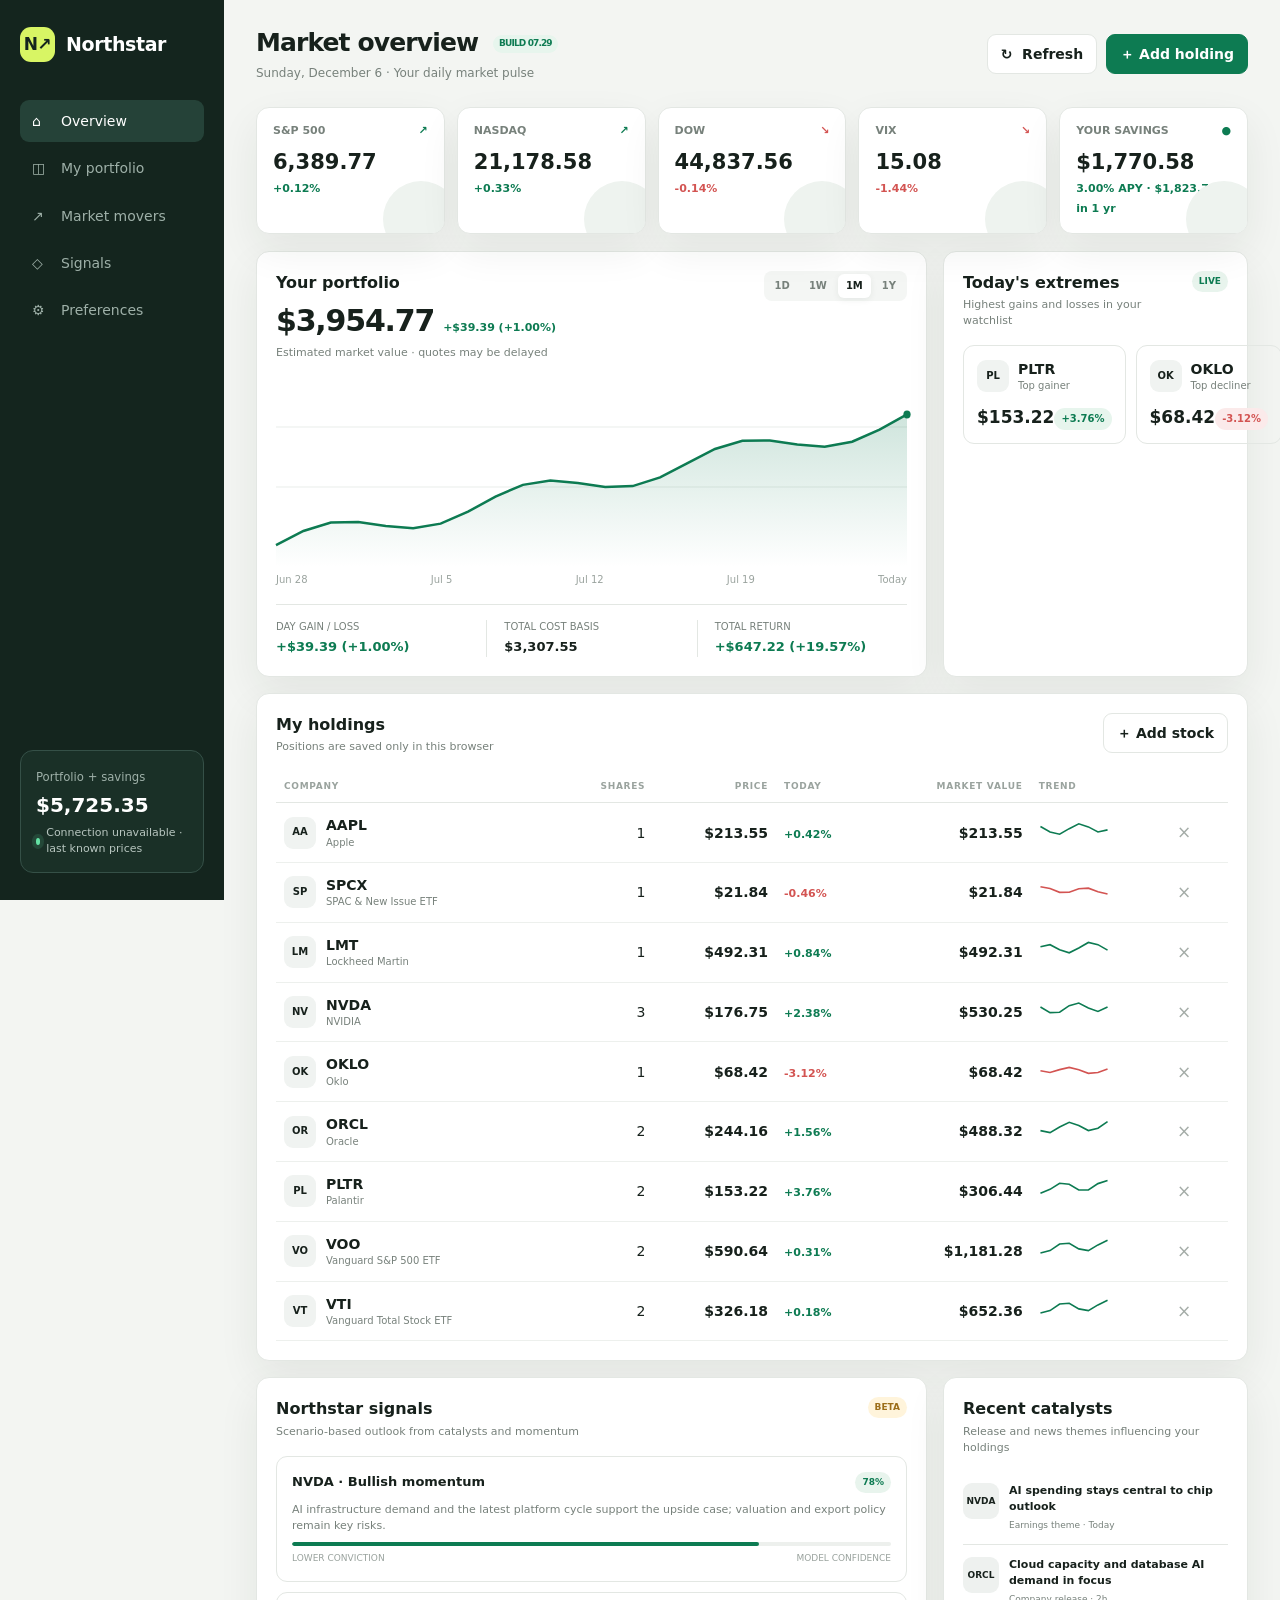
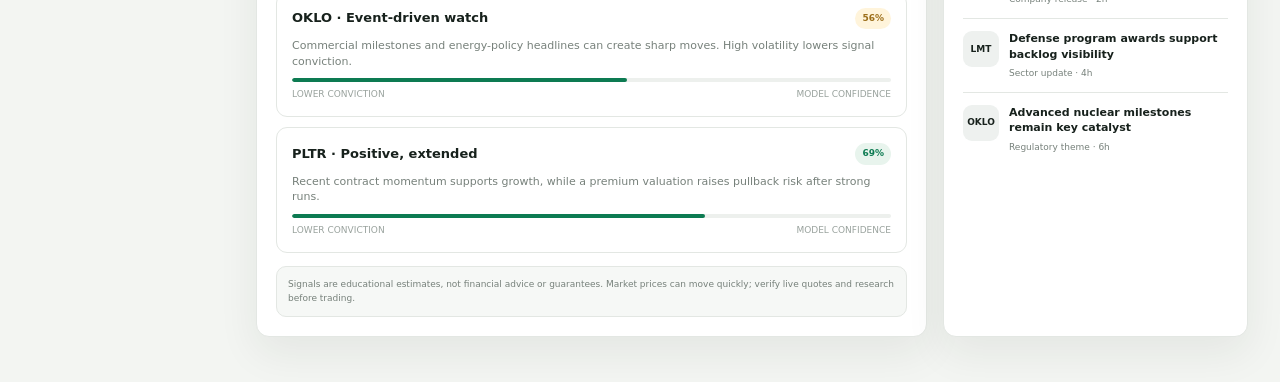
==== commit 3d199b4f: "Allow Northstar dashboard scripts to run locally" ====
--- a/index.html
+++ b/index.html
@@ -9,15 +9,12 @@
     :root{--bg:#f3f5f2;--card:#fff;--ink:#17211c;--muted:#77817b;--line:#e3e7e3;--green:#0d7b52;--green2:#d8f564;--red:#d35452;--blue:#426aeb;--nav:#14251e;--shadow:0 16px 42px rgba(22,42,33,.07)}
     *{box-sizing:border-box}body{margin:0;background:var(--bg);color:var(--ink);font:14px/1.45 Inter,ui-sans-serif,system-ui,-apple-system,"Segoe UI",sans-serif}button,input{font:inherit}button{cursor:pointer}.app{display:grid;grid-template-columns:224px minmax(0,1fr);min-height:100vh}.sidebar{background:var(--nav);color:white;padding:27px 20px;display:flex;flex-direction:column;position:sticky;top:0;height:100vh}.brand{display:flex;align-items:center;gap:11px;font-size:19px;font-weight:800;letter-spacing:-.02em}.logo{width:35px;height:35px;border-radius:11px;background:var(--green2);color:var(--nav);display:grid;place-items:center;font-size:17px}.nav{display:grid;gap:5px;margin-top:38px}.nav button{border:0;background:transparent;color:#9eb0a8;padding:11px 12px;border-radius:9px;text-align:left;display:flex;gap:11px}.nav button.active{background:#254238;color:#fff}.nav i{font-style:normal;width:18px}.watch-card{margin-top:auto;border:1px solid #355047;border-radius:13px;padding:15px;background:#1a3027}.watch-card small{color:#9eb0a8}.watch-card strong{display:block;font-size:20px;margin:5px 0}.live{display:flex;align-items:center;gap:6px;color:#b7c5bf;font-size:11px}.live-dot{width:7px;height:7px;border-radius:50%;background:#64e2a4;box-shadow:0 0 0 4px #64e2a422}.main{padding:25px 32px 45px;max-width:1500px;width:100%;margin:auto}.top{display:flex;justify-content:space-between;align-items:center;margin-bottom:24px}.top h1{font-size:25px;margin:0;letter-spacing:-.035em}.top p{margin:4px 0 0;color:var(--muted);font-size:12px}.build{display:inline-block;margin-left:7px;padding:2px 6px;border-radius:99px;background:#e7f5ed;color:var(--green);font-size:9px;font-weight:800;vertical-align:middle}.launch-warning{display:none;background:#fff4d6;border:1px solid #e7bd59;color:#684d12;border-radius:11px;padding:14px 17px;margin:-7px 0 17px}.launch-warning.show{display:block}.launch-warning b{display:block;margin-bottom:3px}.launch-warning code{background:#fff9ea;padding:2px 5px;border-radius:4px}.top-actions{display:flex;gap:9px}.btn{border:1px solid var(--line);background:white;border-radius:9px;padding:9px 13px;font-weight:700;color:var(--ink)}.btn.primary{border-color:var(--green);background:var(--green);color:white}.refreshing{animation:spin .7s linear infinite}@keyframes spin{to{transform:rotate(360deg)}}
     .indices{display:grid;grid-template-columns:repeat(5,1fr);gap:12px;margin-bottom:17px}.index-card,.card{background:var(--card);border:1px solid var(--line);border-radius:13px;box-shadow:var(--shadow)}.index-card{padding:15px 16px;position:relative;overflow:hidden}.index-card:after{content:"";position:absolute;inset:auto -15px -24px auto;width:76px;height:76px;border-radius:50%;background:#eef3ef}.index-name{display:flex;justify-content:space-between;color:var(--muted);font-size:11px;font-weight:700}.index-value{font-size:21px;font-weight:780;margin-top:8px}.change{font-size:11px;font-weight:750}.up{color:var(--green)}.down{color:var(--red)}.flat{color:var(--muted)}html{scroll-behavior:smooth}.section-focus{animation:focusRing 1s ease}@keyframes focusRing{50%{box-shadow:0 0 0 4px #0d7b5222,var(--shadow)}}
-    *{box-sizing:border-box}body{margin:0;background:var(--bg);color:var(--ink);font:14px/1.45 Inter,ui-sans-serif,system-ui,-apple-system,"Segoe UI",sans-serif}button,input{font:inherit}button{cursor:pointer}.app{display:grid;grid-template-columns:224px minmax(0,1fr);min-height:100vh}.sidebar{background:var(--nav);color:white;padding:27px 20px;display:flex;flex-direction:column;position:sticky;top:0;height:100vh}.brand{display:flex;align-items:center;gap:11px;font-size:19px;font-weight:800;letter-spacing:-.02em}.logo{width:35px;height:35px;border-radius:11px;background:var(--green2);color:var(--nav);display:grid;place-items:center;font-size:17px}.nav{display:grid;gap:5px;margin-top:38px}.nav button{border:0;background:transparent;color:#9eb0a8;padding:11px 12px;border-radius:9px;text-align:left;display:flex;gap:11px}.nav button.active{background:#254238;color:#fff}.nav i{font-style:normal;width:18px}.watch-card{margin-top:auto;border:1px solid #355047;border-radius:13px;padding:15px;background:#1a3027}.watch-card small{color:#9eb0a8}.watch-card strong{display:block;font-size:20px;margin:5px 0}.live{display:flex;align-items:center;gap:6px;color:#b7c5bf;font-size:11px}.live-dot{width:7px;height:7px;border-radius:50%;background:#64e2a4;box-shadow:0 0 0 4px #64e2a422}.main{padding:25px 32px 45px;max-width:1500px;width:100%;margin:auto}.top{display:flex;justify-content:space-between;align-items:center;margin-bottom:24px}.top h1{font-size:25px;margin:0;letter-spacing:-.035em}.top p{margin:4px 0 0;color:var(--muted);font-size:12px}.top-actions{display:flex;gap:9px}.btn{border:1px solid var(--line);background:white;border-radius:9px;padding:9px 13px;font-weight:700;color:var(--ink)}.btn.primary{border-color:var(--green);background:var(--green);color:white}.refreshing{animation:spin .7s linear infinite}@keyframes spin{to{transform:rotate(360deg)}}
-    .indices{display:grid;grid-template-columns:repeat(4,1fr);gap:12px;margin-bottom:17px}.index-card,.card{background:var(--card);border:1px solid var(--line);border-radius:13px;box-shadow:var(--shadow)}.index-card{padding:15px 16px;position:relative;overflow:hidden}.index-card:after{content:"";position:absolute;inset:auto -15px -24px auto;width:76px;height:76px;border-radius:50%;background:#eef3ef}.index-name{display:flex;justify-content:space-between;color:var(--muted);font-size:11px;font-weight:700}.index-value{font-size:21px;font-weight:780;margin-top:8px}.change{font-size:11px;font-weight:750}.up{color:var(--green)}.down{color:var(--red)}.flat{color:var(--muted)}
     .layout{display:grid;grid-template-columns:minmax(0,1.65fr) minmax(295px,.75fr);gap:16px}.panel{padding:19px}.panel-head{display:flex;justify-content:space-between;gap:14px;align-items:flex-start;margin-bottom:16px}.panel-head h2{margin:0;font-size:16px}.panel-head p{margin:3px 0 0;color:var(--muted);font-size:11px}.portfolio-value{font-size:30px;font-weight:800;letter-spacing:-.04em}.value-row{display:flex;align-items:baseline;gap:9px;margin-top:5px}.chart-wrap{height:190px;margin:8px 0 6px}.chart-wrap svg{width:100%;height:100%;overflow:visible}.chart-labels{display:flex;justify-content:space-between;color:#9aa39e;font-size:10px}.periods{display:flex;gap:3px;background:#f4f6f4;padding:3px;border-radius:8px}.periods button{border:0;background:transparent;padding:5px 8px;border-radius:6px;color:var(--muted);font-size:10px;font-weight:700}.periods button.active{background:white;color:var(--ink);box-shadow:0 2px 7px #162a2111}.summary{display:grid;grid-template-columns:repeat(3,1fr);border-top:1px solid var(--line);margin-top:16px;padding-top:15px}.metric+ .metric{border-left:1px solid var(--line);padding-left:17px}.metric span{font-size:10px;color:var(--muted);display:block}.metric b{display:block;margin-top:4px;font-size:13px}
     .movers{display:grid;grid-template-columns:1fr 1fr;gap:10px}.mover{padding:13px;border:1px solid var(--line);border-radius:11px}.ticker{display:flex;align-items:center;gap:9px}.stock-icon{width:32px;height:32px;border-radius:9px;background:#f0f3f1;display:grid;place-items:center;font-size:10px;font-weight:800}.ticker b,.ticker small{display:block}.ticker small{font-size:10px;color:var(--muted)}.mover-price{display:flex;justify-content:space-between;align-items:end;margin-top:12px}.mover-price strong{font-size:17px}.pill{font-size:10px;padding:4px 7px;border-radius:99px;font-weight:800}.pill.up{background:#e7f5ed}.pill.down{background:#fbeaea}
     .holdings{grid-column:1/-1}.table-wrap{overflow:auto}table{width:100%;border-collapse:collapse}th{text-align:left;text-transform:uppercase;letter-spacing:.08em;color:#9aa39e;font-size:9px;padding:9px 8px;border-bottom:1px solid var(--line)}td{padding:12px 8px;border-bottom:1px solid #edf0ed}.align-right{text-align:right}.holding-stock{display:flex;align-items:center;gap:10px}.holding-stock b,.holding-stock small{display:block}.holding-stock small{color:var(--muted);font-size:10px}.spark{width:70px;height:23px}.delete{border:0;background:transparent;color:#a4aca7;font-size:17px}.empty{text-align:center;color:var(--muted);padding:26px}
     .signal{padding:15px;border:1px solid var(--line);border-radius:11px;margin-top:10px}.signal-top{display:flex;justify-content:space-between;align-items:center}.signal h3{font-size:13px;margin:0}.signal p{font-size:11px;color:var(--muted);margin:9px 0}.confidence{height:4px;background:#edf0ed;border-radius:5px;overflow:hidden}.confidence i{height:100%;display:block;background:var(--green);border-radius:5px}.signal-meta{display:flex;justify-content:space-between;font-size:9px;color:#99a29d;margin-top:6px}.badge{font-size:9px;font-weight:800;padding:4px 7px;border-radius:99px;background:#e8f4ed;color:var(--green)}.badge.watch{background:#fff4db;color:#9c6e19}.news-item{display:grid;grid-template-columns:36px 1fr;gap:10px;padding:12px 0;border-bottom:1px solid var(--line)}.news-item:last-child{border:0}.news-logo{width:36px;height:36px;border-radius:9px;background:#eef1ef;display:grid;place-items:center;font-size:9px;font-weight:800}.news-item h3{font-size:11px;line-height:1.4;margin:0}.news-item p{font-size:9px;color:var(--muted);margin:5px 0 0}.disclaimer{background:#f6f8f6;border:1px solid var(--line);border-radius:10px;padding:11px;color:var(--muted);font-size:9px;margin-top:13px}
     dialog{border:0;padding:0;border-radius:15px;width:min(430px,calc(100% - 28px));box-shadow:0 25px 80px #10221955}dialog::backdrop{background:#10221999}.modal{padding:23px}.modal-head{display:flex;justify-content:space-between}.modal h2{font-size:18px;margin:0}.close{border:0;background:transparent;font-size:21px}.form-grid{display:grid;grid-template-columns:1fr 1fr;gap:13px;margin-top:19px}.field{display:grid;gap:6px}.field.full{grid-column:1/-1}.field label{font-size:11px;font-weight:700}.field input{border:1px solid var(--line);border-radius:8px;padding:10px;background:#fafbfa;text-transform:uppercase}.field input[type=number]{text-transform:none}.modal-actions{display:flex;justify-content:flex-end;gap:8px;margin-top:19px}.toast{position:fixed;right:25px;bottom:25px;background:var(--nav);color:white;padding:11px 15px;border-radius:9px;opacity:0;transform:translateY(8px);transition:.2s;pointer-events:none}.toast.show{opacity:1;transform:none}
     @media(max-width:1100px){.indices{grid-template-columns:repeat(3,1fr)}}@media(max-width:1000px){.app{grid-template-columns:1fr}.sidebar{display:none}.main{padding:22px}.layout{grid-template-columns:1fr}.indices{grid-template-columns:1fr 1fr}.holdings{grid-column:auto}}@media(max-width:600px){.main{padding:15px}.top{align-items:flex-start}.top-actions .btn:first-child{display:none}.indices{gap:8px}.index-card{padding:12px}.layout{gap:12px}.panel{padding:15px}.movers{grid-template-columns:1fr}.summary{grid-template-columns:1fr 1fr}.metric:last-child{display:none}.form-grid{grid-template-columns:1fr}.field.full{grid-column:auto}th:nth-child(4),td:nth-child(4),th:nth-child(6),td:nth-child(6){display:none}.portfolio-value{font-size:26px}}
-    @media(max-width:1000px){.app{grid-template-columns:1fr}.sidebar{display:none}.main{padding:22px}.layout{grid-template-columns:1fr}.indices{grid-template-columns:1fr 1fr}.holdings{grid-column:auto}}@media(max-width:600px){.main{padding:15px}.top{align-items:flex-start}.top-actions .btn:first-child{display:none}.indices{gap:8px}.index-card{padding:12px}.layout{gap:12px}.panel{padding:15px}.movers{grid-template-columns:1fr}.summary{grid-template-columns:1fr 1fr}.metric:last-child{display:none}.form-grid{grid-template-columns:1fr}.field.full{grid-column:auto}th:nth-child(4),td:nth-child(4),th:nth-child(6),td:nth-child(6){display:none}.portfolio-value{font-size:26px}}
   </style>
 </head>
 <body>
@@ -32,15 +29,6 @@
       <section class="card panel" id="market-movers"><div class="panel-head"><div><h2>Today's extremes</h2><p>Highest gains and losses in your watchlist</p></div><span class="badge">LIVE</span></div><div class="movers" id="movers"></div></section>
       <section class="card panel holdings"><div class="panel-head"><div><h2>My holdings</h2><p>Positions are saved only in this browser</p></div><button class="btn" id="addHolding2">＋ Add stock</button></div><div class="table-wrap"><table><thead><tr><th>Company</th><th class="align-right">Shares</th><th class="align-right">Price</th><th>Today</th><th class="align-right">Market value</th><th>Trend</th><th></th></tr></thead><tbody id="holdingsRows"></tbody></table></div></section>
       <section class="card panel" id="signals-panel"><div class="panel-head"><div><h2>Northstar signals</h2><p>Scenario-based outlook from catalysts and momentum</p></div><span class="badge watch">BETA</span></div><div id="signals"></div><div class="disclaimer">Signals are educational estimates, not financial advice or guarantees. Market prices can move quickly; verify live quotes and research before trading.</div></section>
-  <aside class="sidebar"><div class="brand"><span class="logo">N↗</span> Northstar</div><nav class="nav" aria-label="Primary"><button class="active"><i>⌂</i>Overview</button><button><i>◫</i>My portfolio</button><button><i>↗</i>Market movers</button><button><i>◇</i>Signals</button><button><i>⚙</i>Preferences</button></nav><div class="watch-card"><small>Portfolio value</small><strong id="sideValue">—</strong><div class="live"><span class="live-dot"></span><span id="marketStatus">Loading quotes…</span></div></div></aside>
-  <main class="main">
-    <header class="top"><div><h1>Market overview</h1><p id="dateLine">Your daily market pulse</p></div><div class="top-actions"><button class="btn" id="refresh">↻ &nbsp;Refresh</button><button class="btn primary" id="addHolding">＋ Add holding</button></div></header>
-    <section class="indices" id="indices" aria-label="Market indices"></section>
-    <div class="layout">
-      <section class="card panel"><div class="panel-head"><div><h2>Your portfolio</h2><div class="value-row"><strong class="portfolio-value" id="portfolioValue">—</strong><span class="change" id="portfolioChange">—</span></div><p>Estimated market value · quotes may be delayed</p></div><div class="periods" aria-label="Chart timeframe"><button>1D</button><button>1W</button><button class="active">1M</button><button>1Y</button></div></div><div class="chart-wrap"><svg id="portfolioChart" viewBox="0 0 700 190" preserveAspectRatio="none" aria-label="Portfolio value chart"></svg></div><div class="chart-labels"><span>Jun 28</span><span>Jul 5</span><span>Jul 12</span><span>Jul 19</span><span>Today</span></div><div class="summary"><div class="metric"><span>DAY GAIN / LOSS</span><b id="dayGain">—</b></div><div class="metric"><span>TOTAL COST BASIS</span><b id="costBasis">—</b></div><div class="metric"><span>TOTAL RETURN</span><b id="totalReturn">—</b></div></div></section>
-      <section class="card panel"><div class="panel-head"><div><h2>Today's extremes</h2><p>Highest gains and losses in your watchlist</p></div><span class="badge">LIVE</span></div><div class="movers" id="movers"></div></section>
-      <section class="card panel holdings"><div class="panel-head"><div><h2>My holdings</h2><p>Positions are saved only in this browser</p></div><button class="btn" id="addHolding2">＋ Add stock</button></div><div class="table-wrap"><table><thead><tr><th>Company</th><th class="align-right">Shares</th><th class="align-right">Price</th><th>Today</th><th class="align-right">Market value</th><th>Trend</th><th></th></tr></thead><tbody id="holdingsRows"></tbody></table></div></section>
-      <section class="card panel"><div class="panel-head"><div><h2>Northstar signals</h2><p>Scenario-based outlook from catalysts and momentum</p></div><span class="badge watch">BETA</span></div><div id="signals"></div><div class="disclaimer">Signals are educational estimates, not financial advice or guarantees. Market prices can move quickly; verify live quotes and research before trading.</div></section>
       <section class="card panel"><div class="panel-head"><div><h2>Recent catalysts</h2><p>Release and news themes influencing your holdings</p></div></div><div id="news"></div></section>
     </div>
   </main>
@@ -54,13 +42,6 @@
 const key='northstar.holdings.v1';let holdings;try{holdings=JSON.parse(localStorage.getItem(key))||defaults}catch(e){holdings=defaults}
 const aaplMigrationKey='northstar.portfolio.aapl.v1';if(!localStorage.getItem(aaplMigrationKey)){if(!holdings.some(h=>h.symbol==='AAPL'))holdings.unshift({symbol:'AAPL',shares:1,cost:catalogue.AAPL.cost});localStorage.setItem(key,JSON.stringify(holdings));localStorage.setItem(aaplMigrationKey,'done')}
 const savingsKey='northstar.savings.v1';let savings;try{savings=JSON.parse(localStorage.getItem(savingsKey))||{balance:1770.58,rate:3}}catch(e){savings={balance:1770.58,rate:3}}
-<dialog id="holdingDialog"><form class="modal" id="holdingForm"><div class="modal-head"><div><h2>Add a holding</h2><p style="color:var(--muted);margin:4px 0 0;font-size:11px">Track another position in your portfolio.</p></div><button class="close" type="button" aria-label="Close">×</button></div><div class="form-grid"><div class="field full"><label for="symbol">Ticker symbol</label><input id="symbol" maxlength="6" required placeholder="e.g. AAPL"></div><div class="field"><label for="shares">Shares</label><input id="shares" type="number" min="0.001" step="0.001" required placeholder="1"></div><div class="field"><label for="buyPrice">Average cost / share</label><input id="buyPrice" type="number" min="0" step="0.01" placeholder="Optional"></div></div><div class="modal-actions"><button class="btn close" type="button">Cancel</button><button class="btn primary" type="submit">Add to portfolio</button></div></form></dialog><div class="toast" id="toast" role="status"></div>
-<script>
-const catalogue={
-  SPCX:{name:'SPAC & New Issue ETF',price:21.84,change:-.46,cost:29.10},LMT:{name:'Lockheed Martin',price:492.31,change:.84,cost:468.20},NVDA:{name:'NVIDIA',price:176.75,change:2.38,cost:121.40},OKLO:{name:'Oklo',price:68.42,change:-3.12,cost:54.80},ORCL:{name:'Oracle',price:244.16,change:1.56,cost:183.50},PLTR:{name:'Palantir',price:153.22,change:3.76,cost:81.25},VOO:{name:'Vanguard S&P 500 ETF',price:590.64,change:.31,cost:532.40},VTI:{name:'Vanguard Total Stock ETF',price:326.18,change:.18,cost:291.70}
-};
-const defaults=[['SPCX',1],['LMT',1],['NVDA',3],['OKLO',1],['ORCL',2],['PLTR',2],['VOO',2],['VTI',2]].map(([symbol,shares])=>({symbol,shares,cost:catalogue[symbol].cost}));
-const key='northstar.holdings.v1';let holdings;try{holdings=JSON.parse(localStorage.getItem(key))||defaults}catch(e){holdings=defaults}
 const $=s=>document.querySelector(s),money=n=>n.toLocaleString('en-US',{style:'currency',currency:'USD',minimumFractionDigits:2}),esc=s=>String(s).replace(/[&<>"']/g,c=>({'&':'&amp;','<':'&lt;','>':'&gt;','"':'&quot;',"'":'&#39;'}[c]));
 const indices=[['S&P 500','6,389.77',.12],['NASDAQ','21,178.58',.33],['DOW','44,837.56',-.14],['VIX','15.08',-1.44]];
 const signalData=[{s:'NVDA',label:'Bullish momentum',text:'AI infrastructure demand and the latest platform cycle support the upside case; valuation and export policy remain key risks.',score:78},{s:'OKLO',label:'Event-driven watch',text:'Commercial milestones and energy-policy headlines can create sharp moves. High volatility lowers signal conviction.',score:56},{s:'PLTR',label:'Positive, extended',text:'Recent contract momentum supports growth, while a premium valuation raises pullback risk after strong runs.',score:69}];
@@ -69,8 +50,6 @@
 function spark(s,positive=true){let pts=[];for(let i=0;i<8;i++)pts.push(`${i*10},${12-Math.sin(i*1.4+s.charCodeAt(0))*(positive?5:3)-(positive?i*.5:-i*.25)}`);return `<svg class="spark" viewBox="0 0 70 24"><polyline points="${pts.join(' ')}" fill="none" stroke="${positive?'#0d7b52':'#d35452'}" stroke-width="1.7"/></svg>`}
 function render(){const positions=holdings.map(h=>({...h,...stock(h.symbol)}));const value=positions.reduce((a,h)=>a+h.price*h.shares,0),basis=positions.reduce((a,h)=>a+(Number(h.cost)||h.price)*h.shares,0),day=positions.reduce((a,h)=>a+h.price*h.shares*h.change/100,0);$('#portfolioValue').textContent=money(value);$('#sideValue').textContent=money(value+savings.balance);$('#costBasis').textContent=money(basis);setChange($('#dayGain'),day,day/value*100);setChange($('#totalReturn'),value-basis,(value-basis)/basis*100);setChange($('#portfolioChange'),day,day/value*100);
   const savingsYear=savings.balance*Math.pow(1+savings.rate/100,1);$('#indices').innerHTML=indices.map(([n,v,c])=>`<article class="index-card"><div class="index-name"><span>${n}</span><span class="${c>=0?'up':'down'}">${c>=0?'↗':'↘'}</span></div><div class="index-value">${v}</div><span class="change ${c>=0?'up':'down'}">${c>=0?'+':''}${c.toFixed(2)}%</span></article>`).join('')+`<article class="index-card" id="savings-card"><div class="index-name"><span>YOUR SAVINGS</span><span class="up">●</span></div><div class="index-value">${money(savings.balance)}</div><span class="change up">${savings.rate.toFixed(2)}% APY · ${money(savingsYear)} in 1 yr</span></article>`;
-function render(){const positions=holdings.map(h=>({...h,...stock(h.symbol)}));const value=positions.reduce((a,h)=>a+h.price*h.shares,0),basis=positions.reduce((a,h)=>a+(Number(h.cost)||h.price)*h.shares,0),day=positions.reduce((a,h)=>a+h.price*h.shares*h.change/100,0);$('#portfolioValue').textContent=money(value);$('#sideValue').textContent=money(value);$('#costBasis').textContent=money(basis);setChange($('#dayGain'),day,day/value*100);setChange($('#totalReturn'),value-basis,(value-basis)/basis*100);setChange($('#portfolioChange'),day,day/value*100);
-  $('#indices').innerHTML=indices.map(([n,v,c])=>`<article class="index-card"><div class="index-name"><span>${n}</span><span class="${c>=0?'up':'down'}">${c>=0?'↗':'↘'}</span></div><div class="index-value">${v}</div><span class="change ${c>=0?'up':'down'}">${c>=0?'+':''}${c.toFixed(2)}%</span></article>`).join('');
   const movers=[...positions].sort((a,b)=>b.change-a.change),selected=[movers[0],movers[movers.length-1]].filter(Boolean);$('#movers').innerHTML=selected.length?selected.map(h=>`<article class="mover"><div class="ticker"><span class="stock-icon">${esc(h.symbol.slice(0,2))}</span><span><b>${esc(h.symbol)}</b><small>${h.change>=0?'Top gainer':'Top decliner'}</small></span></div><div class="mover-price"><strong>${money(h.price)}</strong><span class="pill ${h.change>=0?'up':'down'}">${h.change>=0?'+':''}${h.change.toFixed(2)}%</span></div></article>`).join(''):'<p class="empty">Add a holding to see movers.</p>';
   $('#holdingsRows').innerHTML=positions.length?positions.map((h,i)=>`<tr><td><div class="holding-stock"><span class="stock-icon">${esc(h.symbol.slice(0,2))}</span><span><b>${esc(h.symbol)}</b><small>${esc(h.name)}</small></span></div></td><td class="align-right">${h.shares}</td><td class="align-right"><b>${money(h.price)}</b></td><td><span class="change ${h.change>=0?'up':'down'}">${h.change>=0?'+':''}${h.change.toFixed(2)}%</span></td><td class="align-right"><b>${money(h.price*h.shares)}</b></td><td>${spark(h.symbol,h.change>=0)}</td><td><button class="delete" data-delete="${i}" title="Remove holding">×</button></td></tr>`).join(''):'<tr><td colspan="7" class="empty">No holdings yet. Add your first stock to begin.</td></tr>';drawChart(value)}
 function setChange(el,amount,pct){el.textContent=`${amount>=0?'+':'−'}${money(Math.abs(amount))} (${amount>=0?'+':'−'}${Math.abs(pct||0).toFixed(2)}%)`;el.className='change '+(amount>=0?'up':'down')}
@@ -86,11 +65,5 @@
 $('#preferences').onclick=()=>{$('#savingsBalance').value=savings.balance.toFixed(2);$('#savingsRate').value=savings.rate;document.querySelectorAll('.nav button').forEach(x=>x.classList.remove('active'));$('#preferences').classList.add('active');savingsDialog.showModal()};document.querySelectorAll('.close-savings').forEach(b=>b.onclick=()=>savingsDialog.close());savingsDialog.onclick=e=>{if(e.target===savingsDialog)savingsDialog.close()};$('#savingsForm').onsubmit=e=>{e.preventDefault();savings={balance:Number($('#savingsBalance').value),rate:Number($('#savingsRate').value)};localStorage.setItem(savingsKey,JSON.stringify(savings));render();savingsDialog.close();toast('Savings settings updated')};
 $('#indices').onclick=e=>{if(e.target.closest('#savings-card'))$('#preferences').click()};
 document.querySelectorAll('.periods button').forEach(b=>b.onclick=()=>{document.querySelectorAll('.periods button').forEach(x=>x.classList.remove('active'));b.classList.add('active');drawChart(holdings.reduce((a,h)=>a+stock(h.symbol).price*h.shares,0));toast(`${b.textContent} view selected`)});$('#dateLine').textContent=new Date().toLocaleDateString('en-US',{weekday:'long',month:'long',day:'numeric'})+' · Your daily market pulse';render();if(location.protocol==='file:'){$('#launchWarning').classList.add('show');$('#marketStatus').textContent='Open with northstar.cmd for live quotes'}else updateQuotes();
-const dialog=$('#holdingDialog');function openDialog(){dialog.showModal();$('#symbol').focus()}$('#addHolding').onclick=openDialog;$('#addHolding2').onclick=openDialog;document.querySelectorAll('.close').forEach(b=>b.onclick=()=>dialog.close());dialog.onclick=e=>{if(e.target===dialog)dialog.close()};
-$('#holdingForm').onsubmit=e=>{e.preventDefault();const symbol=$('#symbol').value.trim().toUpperCase(),shares=Number($('#shares').value),known=stock(symbol),cost=Number($('#buyPrice').value)||known.price,existing=holdings.find(h=>h.symbol===symbol);if(existing){existing.shares+=shares;existing.cost=((existing.cost*(existing.shares-shares))+(cost*shares))/existing.shares}else holdings.push({symbol,shares,cost});save();render();e.target.reset();dialog.close();toast(`${symbol} added to your portfolio`)};
-$('#holdingsRows').onclick=e=>{const i=e.target.dataset.delete;if(i!==undefined){holdings.splice(Number(i),1);save();render();toast('Holding removed')}};function save(){localStorage.setItem(key,JSON.stringify(holdings))}function toast(m){$('#toast').textContent=m;$('#toast').classList.add('show');setTimeout(()=>$('#toast').classList.remove('show'),2100)}
-async function updateQuotes(showToast=false){const b=$('#refresh');b.classList.add('refreshing');$('#marketStatus').textContent='Updating quotes…';let updated=0;await Promise.all([...new Set(holdings.map(h=>h.symbol))].map(async symbol=>{try{const response=await fetch(`https://query1.finance.yahoo.com/v8/finance/chart/${encodeURIComponent(symbol)}?range=1d&interval=5m`);if(!response.ok)throw Error('quote unavailable');const result=(await response.json()).chart.result[0],meta=result.meta,price=meta.regularMarketPrice,previous=meta.chartPreviousClose||meta.previousClose;if(price&&previous){const item=stock(symbol);item.price=price;item.change=(price-previous)/previous*100;updated++}}catch(e){/* Keep the clearly labeled fallback snapshot when a quote service blocks local requests. */}}));b.classList.remove('refreshing');render();$('#marketStatus').textContent=updated?`${updated} quotes updated just now`:'Offline snapshot · refresh later';if(showToast)toast(updated?'Latest available quotes loaded':'Using offline snapshot')}
-$('#refresh').onclick=()=>updateQuotes(true);
-document.querySelectorAll('.periods button').forEach(b=>b.onclick=()=>{document.querySelectorAll('.periods button').forEach(x=>x.classList.remove('active'));b.classList.add('active');drawChart(holdings.reduce((a,h)=>a+stock(h.symbol).price*h.shares,0));toast(`${b.textContent} view selected`)});$('#dateLine').textContent=new Date().toLocaleDateString('en-US',{weekday:'long',month:'long',day:'numeric'})+' · Your daily market pulse';render();updateQuotes();
 </script>
 </body></html>
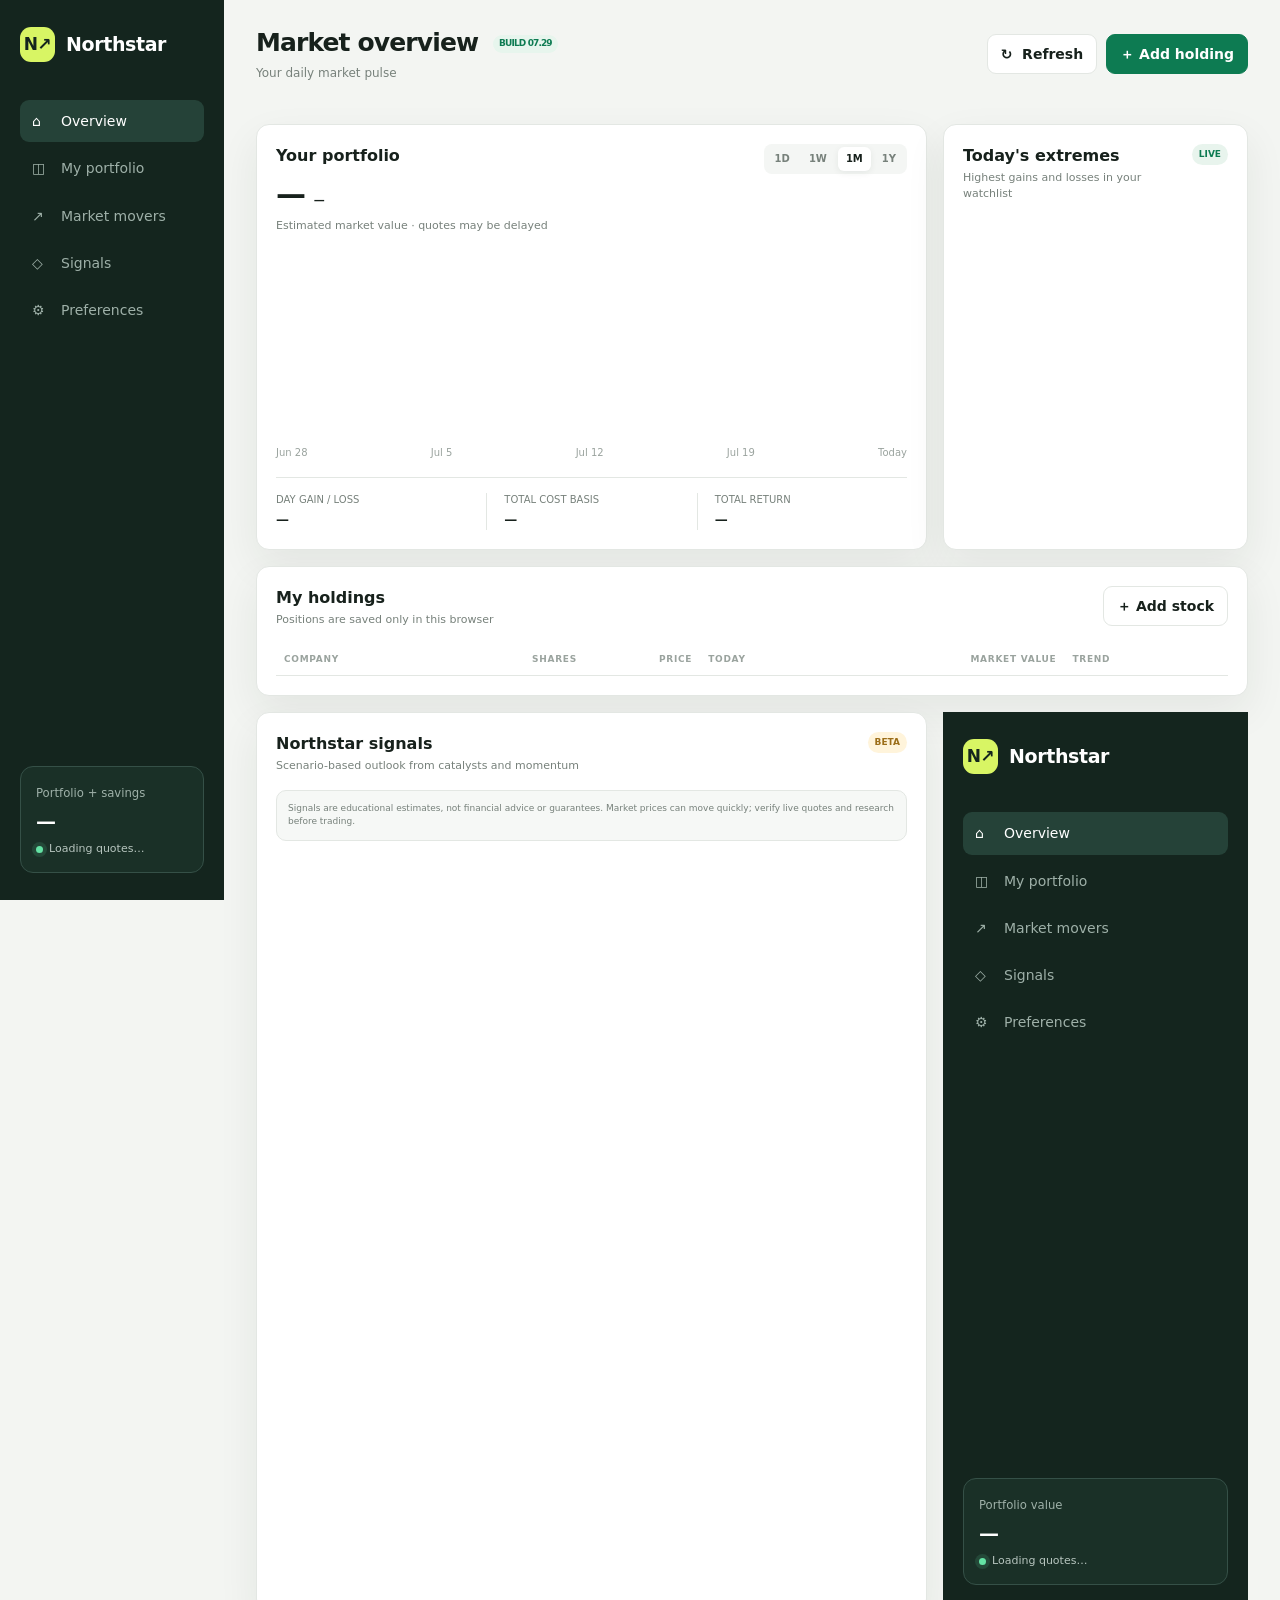
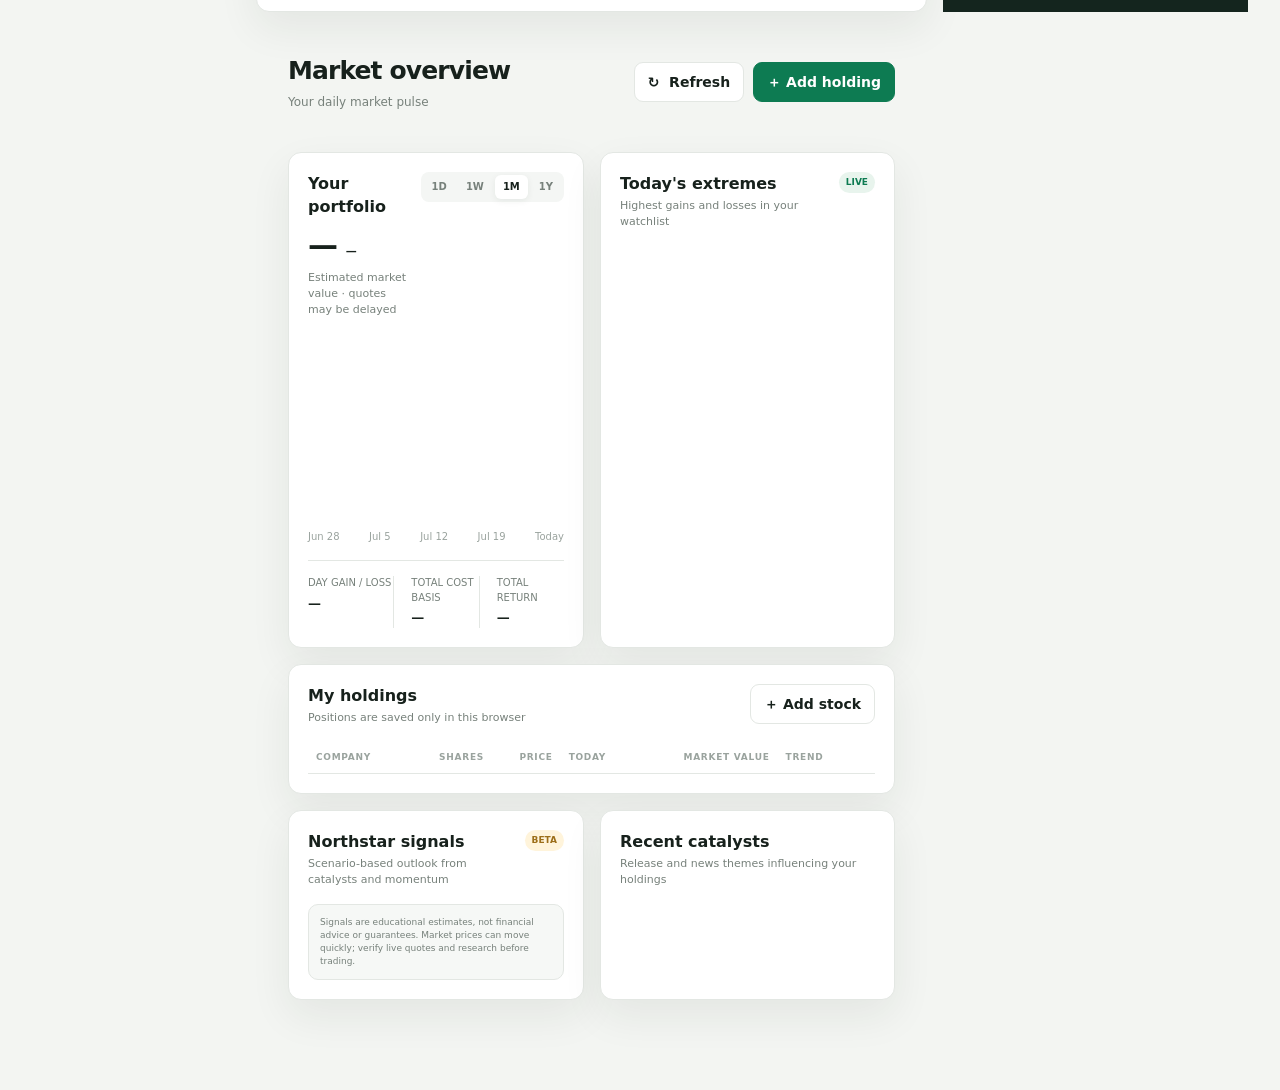
==== commit 863705ea: "Merge branch 'main' into codex/build-stock-market-tracking-app-9qcbi9" ====
--- a/index.html
+++ b/index.html
@@ -9,12 +9,15 @@
     :root{--bg:#f3f5f2;--card:#fff;--ink:#17211c;--muted:#77817b;--line:#e3e7e3;--green:#0d7b52;--green2:#d8f564;--red:#d35452;--blue:#426aeb;--nav:#14251e;--shadow:0 16px 42px rgba(22,42,33,.07)}
     *{box-sizing:border-box}body{margin:0;background:var(--bg);color:var(--ink);font:14px/1.45 Inter,ui-sans-serif,system-ui,-apple-system,"Segoe UI",sans-serif}button,input{font:inherit}button{cursor:pointer}.app{display:grid;grid-template-columns:224px minmax(0,1fr);min-height:100vh}.sidebar{background:var(--nav);color:white;padding:27px 20px;display:flex;flex-direction:column;position:sticky;top:0;height:100vh}.brand{display:flex;align-items:center;gap:11px;font-size:19px;font-weight:800;letter-spacing:-.02em}.logo{width:35px;height:35px;border-radius:11px;background:var(--green2);color:var(--nav);display:grid;place-items:center;font-size:17px}.nav{display:grid;gap:5px;margin-top:38px}.nav button{border:0;background:transparent;color:#9eb0a8;padding:11px 12px;border-radius:9px;text-align:left;display:flex;gap:11px}.nav button.active{background:#254238;color:#fff}.nav i{font-style:normal;width:18px}.watch-card{margin-top:auto;border:1px solid #355047;border-radius:13px;padding:15px;background:#1a3027}.watch-card small{color:#9eb0a8}.watch-card strong{display:block;font-size:20px;margin:5px 0}.live{display:flex;align-items:center;gap:6px;color:#b7c5bf;font-size:11px}.live-dot{width:7px;height:7px;border-radius:50%;background:#64e2a4;box-shadow:0 0 0 4px #64e2a422}.main{padding:25px 32px 45px;max-width:1500px;width:100%;margin:auto}.top{display:flex;justify-content:space-between;align-items:center;margin-bottom:24px}.top h1{font-size:25px;margin:0;letter-spacing:-.035em}.top p{margin:4px 0 0;color:var(--muted);font-size:12px}.build{display:inline-block;margin-left:7px;padding:2px 6px;border-radius:99px;background:#e7f5ed;color:var(--green);font-size:9px;font-weight:800;vertical-align:middle}.launch-warning{display:none;background:#fff4d6;border:1px solid #e7bd59;color:#684d12;border-radius:11px;padding:14px 17px;margin:-7px 0 17px}.launch-warning.show{display:block}.launch-warning b{display:block;margin-bottom:3px}.launch-warning code{background:#fff9ea;padding:2px 5px;border-radius:4px}.top-actions{display:flex;gap:9px}.btn{border:1px solid var(--line);background:white;border-radius:9px;padding:9px 13px;font-weight:700;color:var(--ink)}.btn.primary{border-color:var(--green);background:var(--green);color:white}.refreshing{animation:spin .7s linear infinite}@keyframes spin{to{transform:rotate(360deg)}}
     .indices{display:grid;grid-template-columns:repeat(5,1fr);gap:12px;margin-bottom:17px}.index-card,.card{background:var(--card);border:1px solid var(--line);border-radius:13px;box-shadow:var(--shadow)}.index-card{padding:15px 16px;position:relative;overflow:hidden}.index-card:after{content:"";position:absolute;inset:auto -15px -24px auto;width:76px;height:76px;border-radius:50%;background:#eef3ef}.index-name{display:flex;justify-content:space-between;color:var(--muted);font-size:11px;font-weight:700}.index-value{font-size:21px;font-weight:780;margin-top:8px}.change{font-size:11px;font-weight:750}.up{color:var(--green)}.down{color:var(--red)}.flat{color:var(--muted)}html{scroll-behavior:smooth}.section-focus{animation:focusRing 1s ease}@keyframes focusRing{50%{box-shadow:0 0 0 4px #0d7b5222,var(--shadow)}}
+    *{box-sizing:border-box}body{margin:0;background:var(--bg);color:var(--ink);font:14px/1.45 Inter,ui-sans-serif,system-ui,-apple-system,"Segoe UI",sans-serif}button,input{font:inherit}button{cursor:pointer}.app{display:grid;grid-template-columns:224px minmax(0,1fr);min-height:100vh}.sidebar{background:var(--nav);color:white;padding:27px 20px;display:flex;flex-direction:column;position:sticky;top:0;height:100vh}.brand{display:flex;align-items:center;gap:11px;font-size:19px;font-weight:800;letter-spacing:-.02em}.logo{width:35px;height:35px;border-radius:11px;background:var(--green2);color:var(--nav);display:grid;place-items:center;font-size:17px}.nav{display:grid;gap:5px;margin-top:38px}.nav button{border:0;background:transparent;color:#9eb0a8;padding:11px 12px;border-radius:9px;text-align:left;display:flex;gap:11px}.nav button.active{background:#254238;color:#fff}.nav i{font-style:normal;width:18px}.watch-card{margin-top:auto;border:1px solid #355047;border-radius:13px;padding:15px;background:#1a3027}.watch-card small{color:#9eb0a8}.watch-card strong{display:block;font-size:20px;margin:5px 0}.live{display:flex;align-items:center;gap:6px;color:#b7c5bf;font-size:11px}.live-dot{width:7px;height:7px;border-radius:50%;background:#64e2a4;box-shadow:0 0 0 4px #64e2a422}.main{padding:25px 32px 45px;max-width:1500px;width:100%;margin:auto}.top{display:flex;justify-content:space-between;align-items:center;margin-bottom:24px}.top h1{font-size:25px;margin:0;letter-spacing:-.035em}.top p{margin:4px 0 0;color:var(--muted);font-size:12px}.top-actions{display:flex;gap:9px}.btn{border:1px solid var(--line);background:white;border-radius:9px;padding:9px 13px;font-weight:700;color:var(--ink)}.btn.primary{border-color:var(--green);background:var(--green);color:white}.refreshing{animation:spin .7s linear infinite}@keyframes spin{to{transform:rotate(360deg)}}
+    .indices{display:grid;grid-template-columns:repeat(4,1fr);gap:12px;margin-bottom:17px}.index-card,.card{background:var(--card);border:1px solid var(--line);border-radius:13px;box-shadow:var(--shadow)}.index-card{padding:15px 16px;position:relative;overflow:hidden}.index-card:after{content:"";position:absolute;inset:auto -15px -24px auto;width:76px;height:76px;border-radius:50%;background:#eef3ef}.index-name{display:flex;justify-content:space-between;color:var(--muted);font-size:11px;font-weight:700}.index-value{font-size:21px;font-weight:780;margin-top:8px}.change{font-size:11px;font-weight:750}.up{color:var(--green)}.down{color:var(--red)}.flat{color:var(--muted)}
     .layout{display:grid;grid-template-columns:minmax(0,1.65fr) minmax(295px,.75fr);gap:16px}.panel{padding:19px}.panel-head{display:flex;justify-content:space-between;gap:14px;align-items:flex-start;margin-bottom:16px}.panel-head h2{margin:0;font-size:16px}.panel-head p{margin:3px 0 0;color:var(--muted);font-size:11px}.portfolio-value{font-size:30px;font-weight:800;letter-spacing:-.04em}.value-row{display:flex;align-items:baseline;gap:9px;margin-top:5px}.chart-wrap{height:190px;margin:8px 0 6px}.chart-wrap svg{width:100%;height:100%;overflow:visible}.chart-labels{display:flex;justify-content:space-between;color:#9aa39e;font-size:10px}.periods{display:flex;gap:3px;background:#f4f6f4;padding:3px;border-radius:8px}.periods button{border:0;background:transparent;padding:5px 8px;border-radius:6px;color:var(--muted);font-size:10px;font-weight:700}.periods button.active{background:white;color:var(--ink);box-shadow:0 2px 7px #162a2111}.summary{display:grid;grid-template-columns:repeat(3,1fr);border-top:1px solid var(--line);margin-top:16px;padding-top:15px}.metric+ .metric{border-left:1px solid var(--line);padding-left:17px}.metric span{font-size:10px;color:var(--muted);display:block}.metric b{display:block;margin-top:4px;font-size:13px}
     .movers{display:grid;grid-template-columns:1fr 1fr;gap:10px}.mover{padding:13px;border:1px solid var(--line);border-radius:11px}.ticker{display:flex;align-items:center;gap:9px}.stock-icon{width:32px;height:32px;border-radius:9px;background:#f0f3f1;display:grid;place-items:center;font-size:10px;font-weight:800}.ticker b,.ticker small{display:block}.ticker small{font-size:10px;color:var(--muted)}.mover-price{display:flex;justify-content:space-between;align-items:end;margin-top:12px}.mover-price strong{font-size:17px}.pill{font-size:10px;padding:4px 7px;border-radius:99px;font-weight:800}.pill.up{background:#e7f5ed}.pill.down{background:#fbeaea}
     .holdings{grid-column:1/-1}.table-wrap{overflow:auto}table{width:100%;border-collapse:collapse}th{text-align:left;text-transform:uppercase;letter-spacing:.08em;color:#9aa39e;font-size:9px;padding:9px 8px;border-bottom:1px solid var(--line)}td{padding:12px 8px;border-bottom:1px solid #edf0ed}.align-right{text-align:right}.holding-stock{display:flex;align-items:center;gap:10px}.holding-stock b,.holding-stock small{display:block}.holding-stock small{color:var(--muted);font-size:10px}.spark{width:70px;height:23px}.delete{border:0;background:transparent;color:#a4aca7;font-size:17px}.empty{text-align:center;color:var(--muted);padding:26px}
     .signal{padding:15px;border:1px solid var(--line);border-radius:11px;margin-top:10px}.signal-top{display:flex;justify-content:space-between;align-items:center}.signal h3{font-size:13px;margin:0}.signal p{font-size:11px;color:var(--muted);margin:9px 0}.confidence{height:4px;background:#edf0ed;border-radius:5px;overflow:hidden}.confidence i{height:100%;display:block;background:var(--green);border-radius:5px}.signal-meta{display:flex;justify-content:space-between;font-size:9px;color:#99a29d;margin-top:6px}.badge{font-size:9px;font-weight:800;padding:4px 7px;border-radius:99px;background:#e8f4ed;color:var(--green)}.badge.watch{background:#fff4db;color:#9c6e19}.news-item{display:grid;grid-template-columns:36px 1fr;gap:10px;padding:12px 0;border-bottom:1px solid var(--line)}.news-item:last-child{border:0}.news-logo{width:36px;height:36px;border-radius:9px;background:#eef1ef;display:grid;place-items:center;font-size:9px;font-weight:800}.news-item h3{font-size:11px;line-height:1.4;margin:0}.news-item p{font-size:9px;color:var(--muted);margin:5px 0 0}.disclaimer{background:#f6f8f6;border:1px solid var(--line);border-radius:10px;padding:11px;color:var(--muted);font-size:9px;margin-top:13px}
     dialog{border:0;padding:0;border-radius:15px;width:min(430px,calc(100% - 28px));box-shadow:0 25px 80px #10221955}dialog::backdrop{background:#10221999}.modal{padding:23px}.modal-head{display:flex;justify-content:space-between}.modal h2{font-size:18px;margin:0}.close{border:0;background:transparent;font-size:21px}.form-grid{display:grid;grid-template-columns:1fr 1fr;gap:13px;margin-top:19px}.field{display:grid;gap:6px}.field.full{grid-column:1/-1}.field label{font-size:11px;font-weight:700}.field input{border:1px solid var(--line);border-radius:8px;padding:10px;background:#fafbfa;text-transform:uppercase}.field input[type=number]{text-transform:none}.modal-actions{display:flex;justify-content:flex-end;gap:8px;margin-top:19px}.toast{position:fixed;right:25px;bottom:25px;background:var(--nav);color:white;padding:11px 15px;border-radius:9px;opacity:0;transform:translateY(8px);transition:.2s;pointer-events:none}.toast.show{opacity:1;transform:none}
     @media(max-width:1100px){.indices{grid-template-columns:repeat(3,1fr)}}@media(max-width:1000px){.app{grid-template-columns:1fr}.sidebar{display:none}.main{padding:22px}.layout{grid-template-columns:1fr}.indices{grid-template-columns:1fr 1fr}.holdings{grid-column:auto}}@media(max-width:600px){.main{padding:15px}.top{align-items:flex-start}.top-actions .btn:first-child{display:none}.indices{gap:8px}.index-card{padding:12px}.layout{gap:12px}.panel{padding:15px}.movers{grid-template-columns:1fr}.summary{grid-template-columns:1fr 1fr}.metric:last-child{display:none}.form-grid{grid-template-columns:1fr}.field.full{grid-column:auto}th:nth-child(4),td:nth-child(4),th:nth-child(6),td:nth-child(6){display:none}.portfolio-value{font-size:26px}}
+    @media(max-width:1000px){.app{grid-template-columns:1fr}.sidebar{display:none}.main{padding:22px}.layout{grid-template-columns:1fr}.indices{grid-template-columns:1fr 1fr}.holdings{grid-column:auto}}@media(max-width:600px){.main{padding:15px}.top{align-items:flex-start}.top-actions .btn:first-child{display:none}.indices{gap:8px}.index-card{padding:12px}.layout{gap:12px}.panel{padding:15px}.movers{grid-template-columns:1fr}.summary{grid-template-columns:1fr 1fr}.metric:last-child{display:none}.form-grid{grid-template-columns:1fr}.field.full{grid-column:auto}th:nth-child(4),td:nth-child(4),th:nth-child(6),td:nth-child(6){display:none}.portfolio-value{font-size:26px}}
   </style>
 </head>
 <body>
@@ -29,6 +32,15 @@
       <section class="card panel" id="market-movers"><div class="panel-head"><div><h2>Today's extremes</h2><p>Highest gains and losses in your watchlist</p></div><span class="badge">LIVE</span></div><div class="movers" id="movers"></div></section>
       <section class="card panel holdings"><div class="panel-head"><div><h2>My holdings</h2><p>Positions are saved only in this browser</p></div><button class="btn" id="addHolding2">＋ Add stock</button></div><div class="table-wrap"><table><thead><tr><th>Company</th><th class="align-right">Shares</th><th class="align-right">Price</th><th>Today</th><th class="align-right">Market value</th><th>Trend</th><th></th></tr></thead><tbody id="holdingsRows"></tbody></table></div></section>
       <section class="card panel" id="signals-panel"><div class="panel-head"><div><h2>Northstar signals</h2><p>Scenario-based outlook from catalysts and momentum</p></div><span class="badge watch">BETA</span></div><div id="signals"></div><div class="disclaimer">Signals are educational estimates, not financial advice or guarantees. Market prices can move quickly; verify live quotes and research before trading.</div></section>
+  <aside class="sidebar"><div class="brand"><span class="logo">N↗</span> Northstar</div><nav class="nav" aria-label="Primary"><button class="active"><i>⌂</i>Overview</button><button><i>◫</i>My portfolio</button><button><i>↗</i>Market movers</button><button><i>◇</i>Signals</button><button><i>⚙</i>Preferences</button></nav><div class="watch-card"><small>Portfolio value</small><strong id="sideValue">—</strong><div class="live"><span class="live-dot"></span><span id="marketStatus">Loading quotes…</span></div></div></aside>
+  <main class="main">
+    <header class="top"><div><h1>Market overview</h1><p id="dateLine">Your daily market pulse</p></div><div class="top-actions"><button class="btn" id="refresh">↻ &nbsp;Refresh</button><button class="btn primary" id="addHolding">＋ Add holding</button></div></header>
+    <section class="indices" id="indices" aria-label="Market indices"></section>
+    <div class="layout">
+      <section class="card panel"><div class="panel-head"><div><h2>Your portfolio</h2><div class="value-row"><strong class="portfolio-value" id="portfolioValue">—</strong><span class="change" id="portfolioChange">—</span></div><p>Estimated market value · quotes may be delayed</p></div><div class="periods" aria-label="Chart timeframe"><button>1D</button><button>1W</button><button class="active">1M</button><button>1Y</button></div></div><div class="chart-wrap"><svg id="portfolioChart" viewBox="0 0 700 190" preserveAspectRatio="none" aria-label="Portfolio value chart"></svg></div><div class="chart-labels"><span>Jun 28</span><span>Jul 5</span><span>Jul 12</span><span>Jul 19</span><span>Today</span></div><div class="summary"><div class="metric"><span>DAY GAIN / LOSS</span><b id="dayGain">—</b></div><div class="metric"><span>TOTAL COST BASIS</span><b id="costBasis">—</b></div><div class="metric"><span>TOTAL RETURN</span><b id="totalReturn">—</b></div></div></section>
+      <section class="card panel"><div class="panel-head"><div><h2>Today's extremes</h2><p>Highest gains and losses in your watchlist</p></div><span class="badge">LIVE</span></div><div class="movers" id="movers"></div></section>
+      <section class="card panel holdings"><div class="panel-head"><div><h2>My holdings</h2><p>Positions are saved only in this browser</p></div><button class="btn" id="addHolding2">＋ Add stock</button></div><div class="table-wrap"><table><thead><tr><th>Company</th><th class="align-right">Shares</th><th class="align-right">Price</th><th>Today</th><th class="align-right">Market value</th><th>Trend</th><th></th></tr></thead><tbody id="holdingsRows"></tbody></table></div></section>
+      <section class="card panel"><div class="panel-head"><div><h2>Northstar signals</h2><p>Scenario-based outlook from catalysts and momentum</p></div><span class="badge watch">BETA</span></div><div id="signals"></div><div class="disclaimer">Signals are educational estimates, not financial advice or guarantees. Market prices can move quickly; verify live quotes and research before trading.</div></section>
       <section class="card panel"><div class="panel-head"><div><h2>Recent catalysts</h2><p>Release and news themes influencing your holdings</p></div></div><div id="news"></div></section>
     </div>
   </main>
@@ -42,6 +54,13 @@
 const key='northstar.holdings.v1';let holdings;try{holdings=JSON.parse(localStorage.getItem(key))||defaults}catch(e){holdings=defaults}
 const aaplMigrationKey='northstar.portfolio.aapl.v1';if(!localStorage.getItem(aaplMigrationKey)){if(!holdings.some(h=>h.symbol==='AAPL'))holdings.unshift({symbol:'AAPL',shares:1,cost:catalogue.AAPL.cost});localStorage.setItem(key,JSON.stringify(holdings));localStorage.setItem(aaplMigrationKey,'done')}
 const savingsKey='northstar.savings.v1';let savings;try{savings=JSON.parse(localStorage.getItem(savingsKey))||{balance:1770.58,rate:3}}catch(e){savings={balance:1770.58,rate:3}}
+<dialog id="holdingDialog"><form class="modal" id="holdingForm"><div class="modal-head"><div><h2>Add a holding</h2><p style="color:var(--muted);margin:4px 0 0;font-size:11px">Track another position in your portfolio.</p></div><button class="close" type="button" aria-label="Close">×</button></div><div class="form-grid"><div class="field full"><label for="symbol">Ticker symbol</label><input id="symbol" maxlength="6" required placeholder="e.g. AAPL"></div><div class="field"><label for="shares">Shares</label><input id="shares" type="number" min="0.001" step="0.001" required placeholder="1"></div><div class="field"><label for="buyPrice">Average cost / share</label><input id="buyPrice" type="number" min="0" step="0.01" placeholder="Optional"></div></div><div class="modal-actions"><button class="btn close" type="button">Cancel</button><button class="btn primary" type="submit">Add to portfolio</button></div></form></dialog><div class="toast" id="toast" role="status"></div>
+<script>
+const catalogue={
+  SPCX:{name:'SPAC & New Issue ETF',price:21.84,change:-.46,cost:29.10},LMT:{name:'Lockheed Martin',price:492.31,change:.84,cost:468.20},NVDA:{name:'NVIDIA',price:176.75,change:2.38,cost:121.40},OKLO:{name:'Oklo',price:68.42,change:-3.12,cost:54.80},ORCL:{name:'Oracle',price:244.16,change:1.56,cost:183.50},PLTR:{name:'Palantir',price:153.22,change:3.76,cost:81.25},VOO:{name:'Vanguard S&P 500 ETF',price:590.64,change:.31,cost:532.40},VTI:{name:'Vanguard Total Stock ETF',price:326.18,change:.18,cost:291.70}
+};
+const defaults=[['SPCX',1],['LMT',1],['NVDA',3],['OKLO',1],['ORCL',2],['PLTR',2],['VOO',2],['VTI',2]].map(([symbol,shares])=>({symbol,shares,cost:catalogue[symbol].cost}));
+const key='northstar.holdings.v1';let holdings;try{holdings=JSON.parse(localStorage.getItem(key))||defaults}catch(e){holdings=defaults}
 const $=s=>document.querySelector(s),money=n=>n.toLocaleString('en-US',{style:'currency',currency:'USD',minimumFractionDigits:2}),esc=s=>String(s).replace(/[&<>"']/g,c=>({'&':'&amp;','<':'&lt;','>':'&gt;','"':'&quot;',"'":'&#39;'}[c]));
 const indices=[['S&P 500','6,389.77',.12],['NASDAQ','21,178.58',.33],['DOW','44,837.56',-.14],['VIX','15.08',-1.44]];
 const signalData=[{s:'NVDA',label:'Bullish momentum',text:'AI infrastructure demand and the latest platform cycle support the upside case; valuation and export policy remain key risks.',score:78},{s:'OKLO',label:'Event-driven watch',text:'Commercial milestones and energy-policy headlines can create sharp moves. High volatility lowers signal conviction.',score:56},{s:'PLTR',label:'Positive, extended',text:'Recent contract momentum supports growth, while a premium valuation raises pullback risk after strong runs.',score:69}];
@@ -50,6 +69,8 @@
 function spark(s,positive=true){let pts=[];for(let i=0;i<8;i++)pts.push(`${i*10},${12-Math.sin(i*1.4+s.charCodeAt(0))*(positive?5:3)-(positive?i*.5:-i*.25)}`);return `<svg class="spark" viewBox="0 0 70 24"><polyline points="${pts.join(' ')}" fill="none" stroke="${positive?'#0d7b52':'#d35452'}" stroke-width="1.7"/></svg>`}
 function render(){const positions=holdings.map(h=>({...h,...stock(h.symbol)}));const value=positions.reduce((a,h)=>a+h.price*h.shares,0),basis=positions.reduce((a,h)=>a+(Number(h.cost)||h.price)*h.shares,0),day=positions.reduce((a,h)=>a+h.price*h.shares*h.change/100,0);$('#portfolioValue').textContent=money(value);$('#sideValue').textContent=money(value+savings.balance);$('#costBasis').textContent=money(basis);setChange($('#dayGain'),day,day/value*100);setChange($('#totalReturn'),value-basis,(value-basis)/basis*100);setChange($('#portfolioChange'),day,day/value*100);
   const savingsYear=savings.balance*Math.pow(1+savings.rate/100,1);$('#indices').innerHTML=indices.map(([n,v,c])=>`<article class="index-card"><div class="index-name"><span>${n}</span><span class="${c>=0?'up':'down'}">${c>=0?'↗':'↘'}</span></div><div class="index-value">${v}</div><span class="change ${c>=0?'up':'down'}">${c>=0?'+':''}${c.toFixed(2)}%</span></article>`).join('')+`<article class="index-card" id="savings-card"><div class="index-name"><span>YOUR SAVINGS</span><span class="up">●</span></div><div class="index-value">${money(savings.balance)}</div><span class="change up">${savings.rate.toFixed(2)}% APY · ${money(savingsYear)} in 1 yr</span></article>`;
+function render(){const positions=holdings.map(h=>({...h,...stock(h.symbol)}));const value=positions.reduce((a,h)=>a+h.price*h.shares,0),basis=positions.reduce((a,h)=>a+(Number(h.cost)||h.price)*h.shares,0),day=positions.reduce((a,h)=>a+h.price*h.shares*h.change/100,0);$('#portfolioValue').textContent=money(value);$('#sideValue').textContent=money(value);$('#costBasis').textContent=money(basis);setChange($('#dayGain'),day,day/value*100);setChange($('#totalReturn'),value-basis,(value-basis)/basis*100);setChange($('#portfolioChange'),day,day/value*100);
+  $('#indices').innerHTML=indices.map(([n,v,c])=>`<article class="index-card"><div class="index-name"><span>${n}</span><span class="${c>=0?'up':'down'}">${c>=0?'↗':'↘'}</span></div><div class="index-value">${v}</div><span class="change ${c>=0?'up':'down'}">${c>=0?'+':''}${c.toFixed(2)}%</span></article>`).join('');
   const movers=[...positions].sort((a,b)=>b.change-a.change),selected=[movers[0],movers[movers.length-1]].filter(Boolean);$('#movers').innerHTML=selected.length?selected.map(h=>`<article class="mover"><div class="ticker"><span class="stock-icon">${esc(h.symbol.slice(0,2))}</span><span><b>${esc(h.symbol)}</b><small>${h.change>=0?'Top gainer':'Top decliner'}</small></span></div><div class="mover-price"><strong>${money(h.price)}</strong><span class="pill ${h.change>=0?'up':'down'}">${h.change>=0?'+':''}${h.change.toFixed(2)}%</span></div></article>`).join(''):'<p class="empty">Add a holding to see movers.</p>';
   $('#holdingsRows').innerHTML=positions.length?positions.map((h,i)=>`<tr><td><div class="holding-stock"><span class="stock-icon">${esc(h.symbol.slice(0,2))}</span><span><b>${esc(h.symbol)}</b><small>${esc(h.name)}</small></span></div></td><td class="align-right">${h.shares}</td><td class="align-right"><b>${money(h.price)}</b></td><td><span class="change ${h.change>=0?'up':'down'}">${h.change>=0?'+':''}${h.change.toFixed(2)}%</span></td><td class="align-right"><b>${money(h.price*h.shares)}</b></td><td>${spark(h.symbol,h.change>=0)}</td><td><button class="delete" data-delete="${i}" title="Remove holding">×</button></td></tr>`).join(''):'<tr><td colspan="7" class="empty">No holdings yet. Add your first stock to begin.</td></tr>';drawChart(value)}
 function setChange(el,amount,pct){el.textContent=`${amount>=0?'+':'−'}${money(Math.abs(amount))} (${amount>=0?'+':'−'}${Math.abs(pct||0).toFixed(2)}%)`;el.className='change '+(amount>=0?'up':'down')}
@@ -65,5 +86,11 @@
 $('#preferences').onclick=()=>{$('#savingsBalance').value=savings.balance.toFixed(2);$('#savingsRate').value=savings.rate;document.querySelectorAll('.nav button').forEach(x=>x.classList.remove('active'));$('#preferences').classList.add('active');savingsDialog.showModal()};document.querySelectorAll('.close-savings').forEach(b=>b.onclick=()=>savingsDialog.close());savingsDialog.onclick=e=>{if(e.target===savingsDialog)savingsDialog.close()};$('#savingsForm').onsubmit=e=>{e.preventDefault();savings={balance:Number($('#savingsBalance').value),rate:Number($('#savingsRate').value)};localStorage.setItem(savingsKey,JSON.stringify(savings));render();savingsDialog.close();toast('Savings settings updated')};
 $('#indices').onclick=e=>{if(e.target.closest('#savings-card'))$('#preferences').click()};
 document.querySelectorAll('.periods button').forEach(b=>b.onclick=()=>{document.querySelectorAll('.periods button').forEach(x=>x.classList.remove('active'));b.classList.add('active');drawChart(holdings.reduce((a,h)=>a+stock(h.symbol).price*h.shares,0));toast(`${b.textContent} view selected`)});$('#dateLine').textContent=new Date().toLocaleDateString('en-US',{weekday:'long',month:'long',day:'numeric'})+' · Your daily market pulse';render();if(location.protocol==='file:'){$('#launchWarning').classList.add('show');$('#marketStatus').textContent='Open with northstar.cmd for live quotes'}else updateQuotes();
+const dialog=$('#holdingDialog');function openDialog(){dialog.showModal();$('#symbol').focus()}$('#addHolding').onclick=openDialog;$('#addHolding2').onclick=openDialog;document.querySelectorAll('.close').forEach(b=>b.onclick=()=>dialog.close());dialog.onclick=e=>{if(e.target===dialog)dialog.close()};
+$('#holdingForm').onsubmit=e=>{e.preventDefault();const symbol=$('#symbol').value.trim().toUpperCase(),shares=Number($('#shares').value),known=stock(symbol),cost=Number($('#buyPrice').value)||known.price,existing=holdings.find(h=>h.symbol===symbol);if(existing){existing.shares+=shares;existing.cost=((existing.cost*(existing.shares-shares))+(cost*shares))/existing.shares}else holdings.push({symbol,shares,cost});save();render();e.target.reset();dialog.close();toast(`${symbol} added to your portfolio`)};
+$('#holdingsRows').onclick=e=>{const i=e.target.dataset.delete;if(i!==undefined){holdings.splice(Number(i),1);save();render();toast('Holding removed')}};function save(){localStorage.setItem(key,JSON.stringify(holdings))}function toast(m){$('#toast').textContent=m;$('#toast').classList.add('show');setTimeout(()=>$('#toast').classList.remove('show'),2100)}
+async function updateQuotes(showToast=false){const b=$('#refresh');b.classList.add('refreshing');$('#marketStatus').textContent='Updating quotes…';let updated=0;await Promise.all([...new Set(holdings.map(h=>h.symbol))].map(async symbol=>{try{const response=await fetch(`https://query1.finance.yahoo.com/v8/finance/chart/${encodeURIComponent(symbol)}?range=1d&interval=5m`);if(!response.ok)throw Error('quote unavailable');const result=(await response.json()).chart.result[0],meta=result.meta,price=meta.regularMarketPrice,previous=meta.chartPreviousClose||meta.previousClose;if(price&&previous){const item=stock(symbol);item.price=price;item.change=(price-previous)/previous*100;updated++}}catch(e){/* Keep the clearly labeled fallback snapshot when a quote service blocks local requests. */}}));b.classList.remove('refreshing');render();$('#marketStatus').textContent=updated?`${updated} quotes updated just now`:'Offline snapshot · refresh later';if(showToast)toast(updated?'Latest available quotes loaded':'Using offline snapshot')}
+$('#refresh').onclick=()=>updateQuotes(true);
+document.querySelectorAll('.periods button').forEach(b=>b.onclick=()=>{document.querySelectorAll('.periods button').forEach(x=>x.classList.remove('active'));b.classList.add('active');drawChart(holdings.reduce((a,h)=>a+stock(h.symbol).price*h.shares,0));toast(`${b.textContent} view selected`)});$('#dateLine').textContent=new Date().toLocaleDateString('en-US',{weekday:'long',month:'long',day:'numeric'})+' · Your daily market pulse';render();updateQuotes();
 </script>
 </body></html>
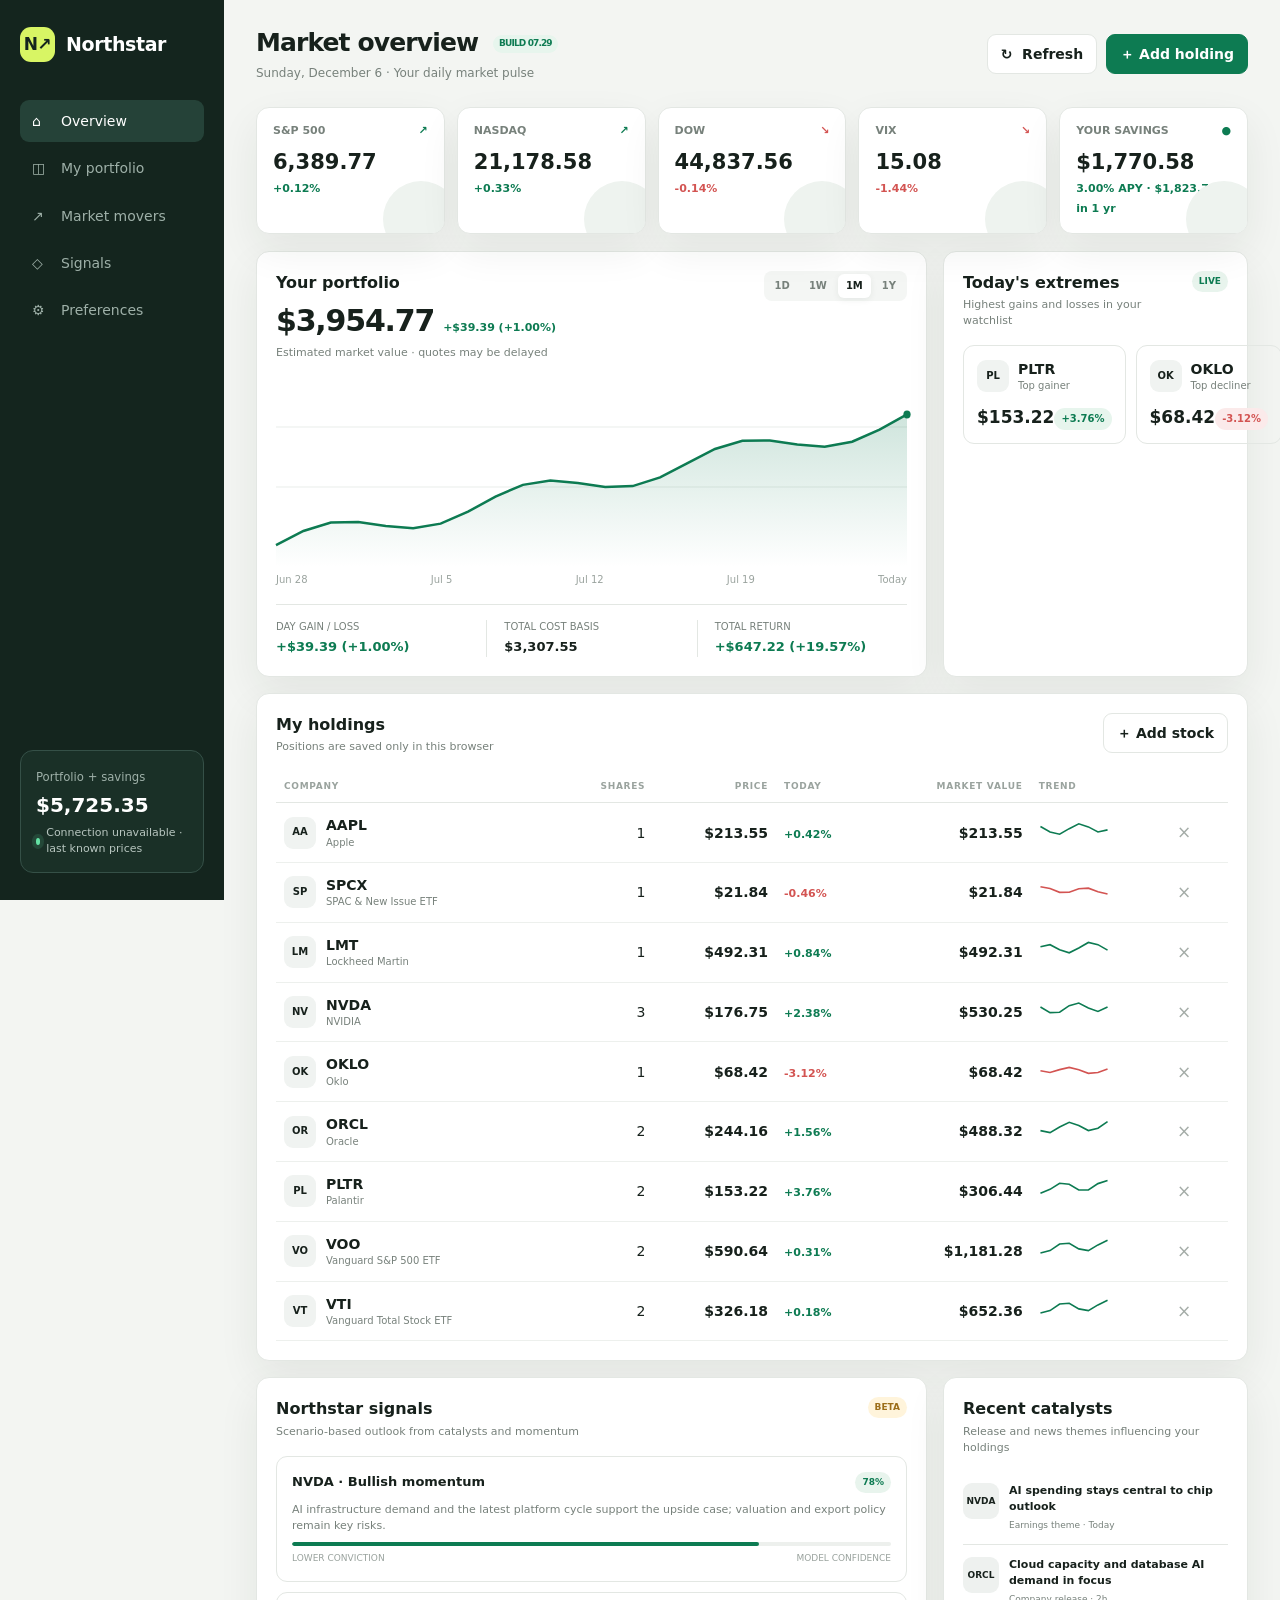
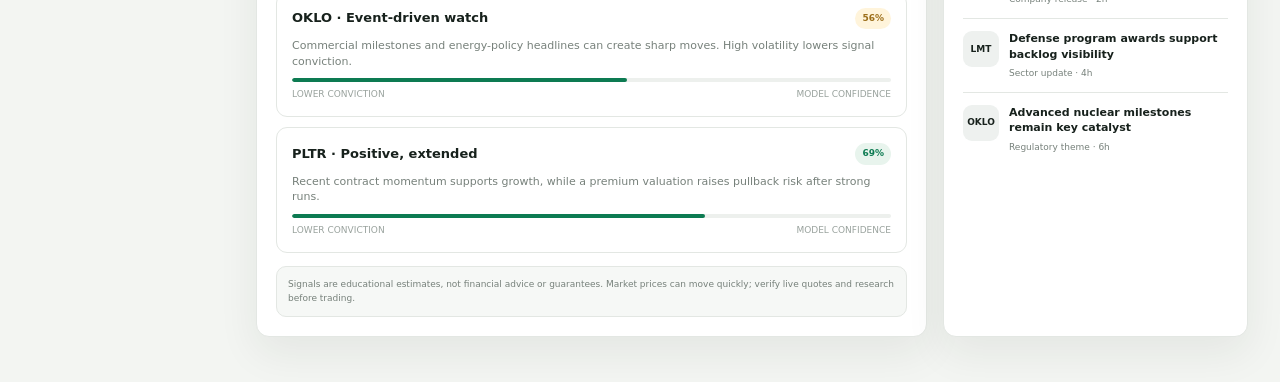
==== commit bee3338a: "Serve dashboard logic as a dedicated script" ====
--- a/index.html
+++ b/index.html
@@ -9,15 +9,12 @@
     :root{--bg:#f3f5f2;--card:#fff;--ink:#17211c;--muted:#77817b;--line:#e3e7e3;--green:#0d7b52;--green2:#d8f564;--red:#d35452;--blue:#426aeb;--nav:#14251e;--shadow:0 16px 42px rgba(22,42,33,.07)}
     *{box-sizing:border-box}body{margin:0;background:var(--bg);color:var(--ink);font:14px/1.45 Inter,ui-sans-serif,system-ui,-apple-system,"Segoe UI",sans-serif}button,input{font:inherit}button{cursor:pointer}.app{display:grid;grid-template-columns:224px minmax(0,1fr);min-height:100vh}.sidebar{background:var(--nav);color:white;padding:27px 20px;display:flex;flex-direction:column;position:sticky;top:0;height:100vh}.brand{display:flex;align-items:center;gap:11px;font-size:19px;font-weight:800;letter-spacing:-.02em}.logo{width:35px;height:35px;border-radius:11px;background:var(--green2);color:var(--nav);display:grid;place-items:center;font-size:17px}.nav{display:grid;gap:5px;margin-top:38px}.nav button{border:0;background:transparent;color:#9eb0a8;padding:11px 12px;border-radius:9px;text-align:left;display:flex;gap:11px}.nav button.active{background:#254238;color:#fff}.nav i{font-style:normal;width:18px}.watch-card{margin-top:auto;border:1px solid #355047;border-radius:13px;padding:15px;background:#1a3027}.watch-card small{color:#9eb0a8}.watch-card strong{display:block;font-size:20px;margin:5px 0}.live{display:flex;align-items:center;gap:6px;color:#b7c5bf;font-size:11px}.live-dot{width:7px;height:7px;border-radius:50%;background:#64e2a4;box-shadow:0 0 0 4px #64e2a422}.main{padding:25px 32px 45px;max-width:1500px;width:100%;margin:auto}.top{display:flex;justify-content:space-between;align-items:center;margin-bottom:24px}.top h1{font-size:25px;margin:0;letter-spacing:-.035em}.top p{margin:4px 0 0;color:var(--muted);font-size:12px}.build{display:inline-block;margin-left:7px;padding:2px 6px;border-radius:99px;background:#e7f5ed;color:var(--green);font-size:9px;font-weight:800;vertical-align:middle}.launch-warning{display:none;background:#fff4d6;border:1px solid #e7bd59;color:#684d12;border-radius:11px;padding:14px 17px;margin:-7px 0 17px}.launch-warning.show{display:block}.launch-warning b{display:block;margin-bottom:3px}.launch-warning code{background:#fff9ea;padding:2px 5px;border-radius:4px}.top-actions{display:flex;gap:9px}.btn{border:1px solid var(--line);background:white;border-radius:9px;padding:9px 13px;font-weight:700;color:var(--ink)}.btn.primary{border-color:var(--green);background:var(--green);color:white}.refreshing{animation:spin .7s linear infinite}@keyframes spin{to{transform:rotate(360deg)}}
     .indices{display:grid;grid-template-columns:repeat(5,1fr);gap:12px;margin-bottom:17px}.index-card,.card{background:var(--card);border:1px solid var(--line);border-radius:13px;box-shadow:var(--shadow)}.index-card{padding:15px 16px;position:relative;overflow:hidden}.index-card:after{content:"";position:absolute;inset:auto -15px -24px auto;width:76px;height:76px;border-radius:50%;background:#eef3ef}.index-name{display:flex;justify-content:space-between;color:var(--muted);font-size:11px;font-weight:700}.index-value{font-size:21px;font-weight:780;margin-top:8px}.change{font-size:11px;font-weight:750}.up{color:var(--green)}.down{color:var(--red)}.flat{color:var(--muted)}html{scroll-behavior:smooth}.section-focus{animation:focusRing 1s ease}@keyframes focusRing{50%{box-shadow:0 0 0 4px #0d7b5222,var(--shadow)}}
-    *{box-sizing:border-box}body{margin:0;background:var(--bg);color:var(--ink);font:14px/1.45 Inter,ui-sans-serif,system-ui,-apple-system,"Segoe UI",sans-serif}button,input{font:inherit}button{cursor:pointer}.app{display:grid;grid-template-columns:224px minmax(0,1fr);min-height:100vh}.sidebar{background:var(--nav);color:white;padding:27px 20px;display:flex;flex-direction:column;position:sticky;top:0;height:100vh}.brand{display:flex;align-items:center;gap:11px;font-size:19px;font-weight:800;letter-spacing:-.02em}.logo{width:35px;height:35px;border-radius:11px;background:var(--green2);color:var(--nav);display:grid;place-items:center;font-size:17px}.nav{display:grid;gap:5px;margin-top:38px}.nav button{border:0;background:transparent;color:#9eb0a8;padding:11px 12px;border-radius:9px;text-align:left;display:flex;gap:11px}.nav button.active{background:#254238;color:#fff}.nav i{font-style:normal;width:18px}.watch-card{margin-top:auto;border:1px solid #355047;border-radius:13px;padding:15px;background:#1a3027}.watch-card small{color:#9eb0a8}.watch-card strong{display:block;font-size:20px;margin:5px 0}.live{display:flex;align-items:center;gap:6px;color:#b7c5bf;font-size:11px}.live-dot{width:7px;height:7px;border-radius:50%;background:#64e2a4;box-shadow:0 0 0 4px #64e2a422}.main{padding:25px 32px 45px;max-width:1500px;width:100%;margin:auto}.top{display:flex;justify-content:space-between;align-items:center;margin-bottom:24px}.top h1{font-size:25px;margin:0;letter-spacing:-.035em}.top p{margin:4px 0 0;color:var(--muted);font-size:12px}.top-actions{display:flex;gap:9px}.btn{border:1px solid var(--line);background:white;border-radius:9px;padding:9px 13px;font-weight:700;color:var(--ink)}.btn.primary{border-color:var(--green);background:var(--green);color:white}.refreshing{animation:spin .7s linear infinite}@keyframes spin{to{transform:rotate(360deg)}}
-    .indices{display:grid;grid-template-columns:repeat(4,1fr);gap:12px;margin-bottom:17px}.index-card,.card{background:var(--card);border:1px solid var(--line);border-radius:13px;box-shadow:var(--shadow)}.index-card{padding:15px 16px;position:relative;overflow:hidden}.index-card:after{content:"";position:absolute;inset:auto -15px -24px auto;width:76px;height:76px;border-radius:50%;background:#eef3ef}.index-name{display:flex;justify-content:space-between;color:var(--muted);font-size:11px;font-weight:700}.index-value{font-size:21px;font-weight:780;margin-top:8px}.change{font-size:11px;font-weight:750}.up{color:var(--green)}.down{color:var(--red)}.flat{color:var(--muted)}
     .layout{display:grid;grid-template-columns:minmax(0,1.65fr) minmax(295px,.75fr);gap:16px}.panel{padding:19px}.panel-head{display:flex;justify-content:space-between;gap:14px;align-items:flex-start;margin-bottom:16px}.panel-head h2{margin:0;font-size:16px}.panel-head p{margin:3px 0 0;color:var(--muted);font-size:11px}.portfolio-value{font-size:30px;font-weight:800;letter-spacing:-.04em}.value-row{display:flex;align-items:baseline;gap:9px;margin-top:5px}.chart-wrap{height:190px;margin:8px 0 6px}.chart-wrap svg{width:100%;height:100%;overflow:visible}.chart-labels{display:flex;justify-content:space-between;color:#9aa39e;font-size:10px}.periods{display:flex;gap:3px;background:#f4f6f4;padding:3px;border-radius:8px}.periods button{border:0;background:transparent;padding:5px 8px;border-radius:6px;color:var(--muted);font-size:10px;font-weight:700}.periods button.active{background:white;color:var(--ink);box-shadow:0 2px 7px #162a2111}.summary{display:grid;grid-template-columns:repeat(3,1fr);border-top:1px solid var(--line);margin-top:16px;padding-top:15px}.metric+ .metric{border-left:1px solid var(--line);padding-left:17px}.metric span{font-size:10px;color:var(--muted);display:block}.metric b{display:block;margin-top:4px;font-size:13px}
     .movers{display:grid;grid-template-columns:1fr 1fr;gap:10px}.mover{padding:13px;border:1px solid var(--line);border-radius:11px}.ticker{display:flex;align-items:center;gap:9px}.stock-icon{width:32px;height:32px;border-radius:9px;background:#f0f3f1;display:grid;place-items:center;font-size:10px;font-weight:800}.ticker b,.ticker small{display:block}.ticker small{font-size:10px;color:var(--muted)}.mover-price{display:flex;justify-content:space-between;align-items:end;margin-top:12px}.mover-price strong{font-size:17px}.pill{font-size:10px;padding:4px 7px;border-radius:99px;font-weight:800}.pill.up{background:#e7f5ed}.pill.down{background:#fbeaea}
     .holdings{grid-column:1/-1}.table-wrap{overflow:auto}table{width:100%;border-collapse:collapse}th{text-align:left;text-transform:uppercase;letter-spacing:.08em;color:#9aa39e;font-size:9px;padding:9px 8px;border-bottom:1px solid var(--line)}td{padding:12px 8px;border-bottom:1px solid #edf0ed}.align-right{text-align:right}.holding-stock{display:flex;align-items:center;gap:10px}.holding-stock b,.holding-stock small{display:block}.holding-stock small{color:var(--muted);font-size:10px}.spark{width:70px;height:23px}.delete{border:0;background:transparent;color:#a4aca7;font-size:17px}.empty{text-align:center;color:var(--muted);padding:26px}
     .signal{padding:15px;border:1px solid var(--line);border-radius:11px;margin-top:10px}.signal-top{display:flex;justify-content:space-between;align-items:center}.signal h3{font-size:13px;margin:0}.signal p{font-size:11px;color:var(--muted);margin:9px 0}.confidence{height:4px;background:#edf0ed;border-radius:5px;overflow:hidden}.confidence i{height:100%;display:block;background:var(--green);border-radius:5px}.signal-meta{display:flex;justify-content:space-between;font-size:9px;color:#99a29d;margin-top:6px}.badge{font-size:9px;font-weight:800;padding:4px 7px;border-radius:99px;background:#e8f4ed;color:var(--green)}.badge.watch{background:#fff4db;color:#9c6e19}.news-item{display:grid;grid-template-columns:36px 1fr;gap:10px;padding:12px 0;border-bottom:1px solid var(--line)}.news-item:last-child{border:0}.news-logo{width:36px;height:36px;border-radius:9px;background:#eef1ef;display:grid;place-items:center;font-size:9px;font-weight:800}.news-item h3{font-size:11px;line-height:1.4;margin:0}.news-item p{font-size:9px;color:var(--muted);margin:5px 0 0}.disclaimer{background:#f6f8f6;border:1px solid var(--line);border-radius:10px;padding:11px;color:var(--muted);font-size:9px;margin-top:13px}
     dialog{border:0;padding:0;border-radius:15px;width:min(430px,calc(100% - 28px));box-shadow:0 25px 80px #10221955}dialog::backdrop{background:#10221999}.modal{padding:23px}.modal-head{display:flex;justify-content:space-between}.modal h2{font-size:18px;margin:0}.close{border:0;background:transparent;font-size:21px}.form-grid{display:grid;grid-template-columns:1fr 1fr;gap:13px;margin-top:19px}.field{display:grid;gap:6px}.field.full{grid-column:1/-1}.field label{font-size:11px;font-weight:700}.field input{border:1px solid var(--line);border-radius:8px;padding:10px;background:#fafbfa;text-transform:uppercase}.field input[type=number]{text-transform:none}.modal-actions{display:flex;justify-content:flex-end;gap:8px;margin-top:19px}.toast{position:fixed;right:25px;bottom:25px;background:var(--nav);color:white;padding:11px 15px;border-radius:9px;opacity:0;transform:translateY(8px);transition:.2s;pointer-events:none}.toast.show{opacity:1;transform:none}
     @media(max-width:1100px){.indices{grid-template-columns:repeat(3,1fr)}}@media(max-width:1000px){.app{grid-template-columns:1fr}.sidebar{display:none}.main{padding:22px}.layout{grid-template-columns:1fr}.indices{grid-template-columns:1fr 1fr}.holdings{grid-column:auto}}@media(max-width:600px){.main{padding:15px}.top{align-items:flex-start}.top-actions .btn:first-child{display:none}.indices{gap:8px}.index-card{padding:12px}.layout{gap:12px}.panel{padding:15px}.movers{grid-template-columns:1fr}.summary{grid-template-columns:1fr 1fr}.metric:last-child{display:none}.form-grid{grid-template-columns:1fr}.field.full{grid-column:auto}th:nth-child(4),td:nth-child(4),th:nth-child(6),td:nth-child(6){display:none}.portfolio-value{font-size:26px}}
-    @media(max-width:1000px){.app{grid-template-columns:1fr}.sidebar{display:none}.main{padding:22px}.layout{grid-template-columns:1fr}.indices{grid-template-columns:1fr 1fr}.holdings{grid-column:auto}}@media(max-width:600px){.main{padding:15px}.top{align-items:flex-start}.top-actions .btn:first-child{display:none}.indices{gap:8px}.index-card{padding:12px}.layout{gap:12px}.panel{padding:15px}.movers{grid-template-columns:1fr}.summary{grid-template-columns:1fr 1fr}.metric:last-child{display:none}.form-grid{grid-template-columns:1fr}.field.full{grid-column:auto}th:nth-child(4),td:nth-child(4),th:nth-child(6),td:nth-child(6){display:none}.portfolio-value{font-size:26px}}
   </style>
 </head>
 <body>
@@ -32,65 +29,10 @@
       <section class="card panel" id="market-movers"><div class="panel-head"><div><h2>Today's extremes</h2><p>Highest gains and losses in your watchlist</p></div><span class="badge">LIVE</span></div><div class="movers" id="movers"></div></section>
       <section class="card panel holdings"><div class="panel-head"><div><h2>My holdings</h2><p>Positions are saved only in this browser</p></div><button class="btn" id="addHolding2">＋ Add stock</button></div><div class="table-wrap"><table><thead><tr><th>Company</th><th class="align-right">Shares</th><th class="align-right">Price</th><th>Today</th><th class="align-right">Market value</th><th>Trend</th><th></th></tr></thead><tbody id="holdingsRows"></tbody></table></div></section>
       <section class="card panel" id="signals-panel"><div class="panel-head"><div><h2>Northstar signals</h2><p>Scenario-based outlook from catalysts and momentum</p></div><span class="badge watch">BETA</span></div><div id="signals"></div><div class="disclaimer">Signals are educational estimates, not financial advice or guarantees. Market prices can move quickly; verify live quotes and research before trading.</div></section>
-  <aside class="sidebar"><div class="brand"><span class="logo">N↗</span> Northstar</div><nav class="nav" aria-label="Primary"><button class="active"><i>⌂</i>Overview</button><button><i>◫</i>My portfolio</button><button><i>↗</i>Market movers</button><button><i>◇</i>Signals</button><button><i>⚙</i>Preferences</button></nav><div class="watch-card"><small>Portfolio value</small><strong id="sideValue">—</strong><div class="live"><span class="live-dot"></span><span id="marketStatus">Loading quotes…</span></div></div></aside>
-  <main class="main">
-    <header class="top"><div><h1>Market overview</h1><p id="dateLine">Your daily market pulse</p></div><div class="top-actions"><button class="btn" id="refresh">↻ &nbsp;Refresh</button><button class="btn primary" id="addHolding">＋ Add holding</button></div></header>
-    <section class="indices" id="indices" aria-label="Market indices"></section>
-    <div class="layout">
-      <section class="card panel"><div class="panel-head"><div><h2>Your portfolio</h2><div class="value-row"><strong class="portfolio-value" id="portfolioValue">—</strong><span class="change" id="portfolioChange">—</span></div><p>Estimated market value · quotes may be delayed</p></div><div class="periods" aria-label="Chart timeframe"><button>1D</button><button>1W</button><button class="active">1M</button><button>1Y</button></div></div><div class="chart-wrap"><svg id="portfolioChart" viewBox="0 0 700 190" preserveAspectRatio="none" aria-label="Portfolio value chart"></svg></div><div class="chart-labels"><span>Jun 28</span><span>Jul 5</span><span>Jul 12</span><span>Jul 19</span><span>Today</span></div><div class="summary"><div class="metric"><span>DAY GAIN / LOSS</span><b id="dayGain">—</b></div><div class="metric"><span>TOTAL COST BASIS</span><b id="costBasis">—</b></div><div class="metric"><span>TOTAL RETURN</span><b id="totalReturn">—</b></div></div></section>
-      <section class="card panel"><div class="panel-head"><div><h2>Today's extremes</h2><p>Highest gains and losses in your watchlist</p></div><span class="badge">LIVE</span></div><div class="movers" id="movers"></div></section>
-      <section class="card panel holdings"><div class="panel-head"><div><h2>My holdings</h2><p>Positions are saved only in this browser</p></div><button class="btn" id="addHolding2">＋ Add stock</button></div><div class="table-wrap"><table><thead><tr><th>Company</th><th class="align-right">Shares</th><th class="align-right">Price</th><th>Today</th><th class="align-right">Market value</th><th>Trend</th><th></th></tr></thead><tbody id="holdingsRows"></tbody></table></div></section>
-      <section class="card panel"><div class="panel-head"><div><h2>Northstar signals</h2><p>Scenario-based outlook from catalysts and momentum</p></div><span class="badge watch">BETA</span></div><div id="signals"></div><div class="disclaimer">Signals are educational estimates, not financial advice or guarantees. Market prices can move quickly; verify live quotes and research before trading.</div></section>
       <section class="card panel"><div class="panel-head"><div><h2>Recent catalysts</h2><p>Release and news themes influencing your holdings</p></div></div><div id="news"></div></section>
     </div>
   </main>
 </div>
 <dialog id="holdingDialog"><form class="modal" id="holdingForm"><div class="modal-head"><div><h2>Add a holding</h2><p style="color:var(--muted);margin:4px 0 0;font-size:11px">Track another position in your portfolio.</p></div><button class="close" type="button" aria-label="Close">×</button></div><div class="form-grid"><div class="field full"><label for="symbol">Ticker symbol</label><input id="symbol" maxlength="6" required placeholder="e.g. AAPL"></div><div class="field"><label for="shares">Shares</label><input id="shares" type="number" min="0.001" step="0.001" required placeholder="1"></div><div class="field"><label for="buyPrice">Average cost / share</label><input id="buyPrice" type="number" min="0" step="0.01" placeholder="Optional"></div></div><div class="modal-actions"><button class="btn close" type="button">Cancel</button><button class="btn primary" type="submit">Add to portfolio</button></div></form></dialog><dialog id="savingsDialog"><form class="modal" id="savingsForm"><div class="modal-head"><div><h2>Savings settings</h2><p style="color:var(--muted);margin:4px 0 0;font-size:11px">Track compound growth alongside your portfolio.</p></div><button class="close-savings close" type="button" aria-label="Close">×</button></div><div class="form-grid"><div class="field"><label for="savingsBalance">Current balance</label><input id="savingsBalance" type="number" min="0" step="0.01" required></div><div class="field"><label for="savingsRate">Annual interest rate (%)</label><input id="savingsRate" type="number" min="0" step="0.01" required></div></div><div class="modal-actions"><button class="btn close-savings" type="button">Cancel</button><button class="btn primary" type="submit">Save settings</button></div></form></dialog><div class="toast" id="toast" role="status"></div>
-<script>
-const catalogue={
-  AAPL:{name:'Apple',price:213.55,change:.42,cost:213.55},SPCX:{name:'SPAC & New Issue ETF',price:21.84,change:-.46,cost:29.10},LMT:{name:'Lockheed Martin',price:492.31,change:.84,cost:468.20},NVDA:{name:'NVIDIA',price:176.75,change:2.38,cost:121.40},OKLO:{name:'Oklo',price:68.42,change:-3.12,cost:54.80},ORCL:{name:'Oracle',price:244.16,change:1.56,cost:183.50},PLTR:{name:'Palantir',price:153.22,change:3.76,cost:81.25},VOO:{name:'Vanguard S&P 500 ETF',price:590.64,change:.31,cost:532.40},VTI:{name:'Vanguard Total Stock ETF',price:326.18,change:.18,cost:291.70}
-};
-const defaults=[['AAPL',1],['SPCX',1],['LMT',1],['NVDA',3],['OKLO',1],['ORCL',2],['PLTR',2],['VOO',2],['VTI',2]].map(([symbol,shares])=>({symbol,shares,cost:catalogue[symbol].cost}));
-const key='northstar.holdings.v1';let holdings;try{holdings=JSON.parse(localStorage.getItem(key))||defaults}catch(e){holdings=defaults}
-const aaplMigrationKey='northstar.portfolio.aapl.v1';if(!localStorage.getItem(aaplMigrationKey)){if(!holdings.some(h=>h.symbol==='AAPL'))holdings.unshift({symbol:'AAPL',shares:1,cost:catalogue.AAPL.cost});localStorage.setItem(key,JSON.stringify(holdings));localStorage.setItem(aaplMigrationKey,'done')}
-const savingsKey='northstar.savings.v1';let savings;try{savings=JSON.parse(localStorage.getItem(savingsKey))||{balance:1770.58,rate:3}}catch(e){savings={balance:1770.58,rate:3}}
-<dialog id="holdingDialog"><form class="modal" id="holdingForm"><div class="modal-head"><div><h2>Add a holding</h2><p style="color:var(--muted);margin:4px 0 0;font-size:11px">Track another position in your portfolio.</p></div><button class="close" type="button" aria-label="Close">×</button></div><div class="form-grid"><div class="field full"><label for="symbol">Ticker symbol</label><input id="symbol" maxlength="6" required placeholder="e.g. AAPL"></div><div class="field"><label for="shares">Shares</label><input id="shares" type="number" min="0.001" step="0.001" required placeholder="1"></div><div class="field"><label for="buyPrice">Average cost / share</label><input id="buyPrice" type="number" min="0" step="0.01" placeholder="Optional"></div></div><div class="modal-actions"><button class="btn close" type="button">Cancel</button><button class="btn primary" type="submit">Add to portfolio</button></div></form></dialog><div class="toast" id="toast" role="status"></div>
-<script>
-const catalogue={
-  SPCX:{name:'SPAC & New Issue ETF',price:21.84,change:-.46,cost:29.10},LMT:{name:'Lockheed Martin',price:492.31,change:.84,cost:468.20},NVDA:{name:'NVIDIA',price:176.75,change:2.38,cost:121.40},OKLO:{name:'Oklo',price:68.42,change:-3.12,cost:54.80},ORCL:{name:'Oracle',price:244.16,change:1.56,cost:183.50},PLTR:{name:'Palantir',price:153.22,change:3.76,cost:81.25},VOO:{name:'Vanguard S&P 500 ETF',price:590.64,change:.31,cost:532.40},VTI:{name:'Vanguard Total Stock ETF',price:326.18,change:.18,cost:291.70}
-};
-const defaults=[['SPCX',1],['LMT',1],['NVDA',3],['OKLO',1],['ORCL',2],['PLTR',2],['VOO',2],['VTI',2]].map(([symbol,shares])=>({symbol,shares,cost:catalogue[symbol].cost}));
-const key='northstar.holdings.v1';let holdings;try{holdings=JSON.parse(localStorage.getItem(key))||defaults}catch(e){holdings=defaults}
-const $=s=>document.querySelector(s),money=n=>n.toLocaleString('en-US',{style:'currency',currency:'USD',minimumFractionDigits:2}),esc=s=>String(s).replace(/[&<>"']/g,c=>({'&':'&amp;','<':'&lt;','>':'&gt;','"':'&quot;',"'":'&#39;'}[c]));
-const indices=[['S&P 500','6,389.77',.12],['NASDAQ','21,178.58',.33],['DOW','44,837.56',-.14],['VIX','15.08',-1.44]];
-const signalData=[{s:'NVDA',label:'Bullish momentum',text:'AI infrastructure demand and the latest platform cycle support the upside case; valuation and export policy remain key risks.',score:78},{s:'OKLO',label:'Event-driven watch',text:'Commercial milestones and energy-policy headlines can create sharp moves. High volatility lowers signal conviction.',score:56},{s:'PLTR',label:'Positive, extended',text:'Recent contract momentum supports growth, while a premium valuation raises pullback risk after strong runs.',score:69}];
-const newsData=[['NVDA','AI spending stays central to chip outlook','Earnings theme · Today'],['ORCL','Cloud capacity and database AI demand in focus','Company release · 2h'],['LMT','Defense program awards support backlog visibility','Sector update · 4h'],['OKLO','Advanced nuclear milestones remain key catalyst','Regulatory theme · 6h']];
-function stock(s){if(!catalogue[s])catalogue[s]={name:s+' position',price:100,change:0,cost:100};return catalogue[s]}
-function spark(s,positive=true){let pts=[];for(let i=0;i<8;i++)pts.push(`${i*10},${12-Math.sin(i*1.4+s.charCodeAt(0))*(positive?5:3)-(positive?i*.5:-i*.25)}`);return `<svg class="spark" viewBox="0 0 70 24"><polyline points="${pts.join(' ')}" fill="none" stroke="${positive?'#0d7b52':'#d35452'}" stroke-width="1.7"/></svg>`}
-function render(){const positions=holdings.map(h=>({...h,...stock(h.symbol)}));const value=positions.reduce((a,h)=>a+h.price*h.shares,0),basis=positions.reduce((a,h)=>a+(Number(h.cost)||h.price)*h.shares,0),day=positions.reduce((a,h)=>a+h.price*h.shares*h.change/100,0);$('#portfolioValue').textContent=money(value);$('#sideValue').textContent=money(value+savings.balance);$('#costBasis').textContent=money(basis);setChange($('#dayGain'),day,day/value*100);setChange($('#totalReturn'),value-basis,(value-basis)/basis*100);setChange($('#portfolioChange'),day,day/value*100);
-  const savingsYear=savings.balance*Math.pow(1+savings.rate/100,1);$('#indices').innerHTML=indices.map(([n,v,c])=>`<article class="index-card"><div class="index-name"><span>${n}</span><span class="${c>=0?'up':'down'}">${c>=0?'↗':'↘'}</span></div><div class="index-value">${v}</div><span class="change ${c>=0?'up':'down'}">${c>=0?'+':''}${c.toFixed(2)}%</span></article>`).join('')+`<article class="index-card" id="savings-card"><div class="index-name"><span>YOUR SAVINGS</span><span class="up">●</span></div><div class="index-value">${money(savings.balance)}</div><span class="change up">${savings.rate.toFixed(2)}% APY · ${money(savingsYear)} in 1 yr</span></article>`;
-function render(){const positions=holdings.map(h=>({...h,...stock(h.symbol)}));const value=positions.reduce((a,h)=>a+h.price*h.shares,0),basis=positions.reduce((a,h)=>a+(Number(h.cost)||h.price)*h.shares,0),day=positions.reduce((a,h)=>a+h.price*h.shares*h.change/100,0);$('#portfolioValue').textContent=money(value);$('#sideValue').textContent=money(value);$('#costBasis').textContent=money(basis);setChange($('#dayGain'),day,day/value*100);setChange($('#totalReturn'),value-basis,(value-basis)/basis*100);setChange($('#portfolioChange'),day,day/value*100);
-  $('#indices').innerHTML=indices.map(([n,v,c])=>`<article class="index-card"><div class="index-name"><span>${n}</span><span class="${c>=0?'up':'down'}">${c>=0?'↗':'↘'}</span></div><div class="index-value">${v}</div><span class="change ${c>=0?'up':'down'}">${c>=0?'+':''}${c.toFixed(2)}%</span></article>`).join('');
-  const movers=[...positions].sort((a,b)=>b.change-a.change),selected=[movers[0],movers[movers.length-1]].filter(Boolean);$('#movers').innerHTML=selected.length?selected.map(h=>`<article class="mover"><div class="ticker"><span class="stock-icon">${esc(h.symbol.slice(0,2))}</span><span><b>${esc(h.symbol)}</b><small>${h.change>=0?'Top gainer':'Top decliner'}</small></span></div><div class="mover-price"><strong>${money(h.price)}</strong><span class="pill ${h.change>=0?'up':'down'}">${h.change>=0?'+':''}${h.change.toFixed(2)}%</span></div></article>`).join(''):'<p class="empty">Add a holding to see movers.</p>';
-  $('#holdingsRows').innerHTML=positions.length?positions.map((h,i)=>`<tr><td><div class="holding-stock"><span class="stock-icon">${esc(h.symbol.slice(0,2))}</span><span><b>${esc(h.symbol)}</b><small>${esc(h.name)}</small></span></div></td><td class="align-right">${h.shares}</td><td class="align-right"><b>${money(h.price)}</b></td><td><span class="change ${h.change>=0?'up':'down'}">${h.change>=0?'+':''}${h.change.toFixed(2)}%</span></td><td class="align-right"><b>${money(h.price*h.shares)}</b></td><td>${spark(h.symbol,h.change>=0)}</td><td><button class="delete" data-delete="${i}" title="Remove holding">×</button></td></tr>`).join(''):'<tr><td colspan="7" class="empty">No holdings yet. Add your first stock to begin.</td></tr>';drawChart(value)}
-function setChange(el,amount,pct){el.textContent=`${amount>=0?'+':'−'}${money(Math.abs(amount))} (${amount>=0?'+':'−'}${Math.abs(pct||0).toFixed(2)}%)`;el.className='change '+(amount>=0?'up':'down')}
-function drawChart(value){const svg=$('#portfolioChart'),vals=Array.from({length:24},(_,i)=>value*(.925+i*.0037+Math.sin(i*.84)*.008));const min=Math.min(...vals)*.995,max=Math.max(...vals)*1.005,pts=vals.map((v,i)=>`${i/(vals.length-1)*700},${175-(v-min)/(max-min)*145}`).join(' ');svg.innerHTML=`<defs><linearGradient id="fill" x1="0" y1="0" x2="0" y2="1"><stop offset="0" stop-color="#0d7b52" stop-opacity=".2"/><stop offset="1" stop-color="#0d7b52" stop-opacity="0"/></linearGradient></defs><line x1="0" y1="50" x2="700" y2="50" stroke="#e8ece9"/><line x1="0" y1="110" x2="700" y2="110" stroke="#e8ece9"/><polygon points="0,190 ${pts} 700,190" fill="url(#fill)"/><polyline points="${pts}" fill="none" stroke="#0d7b52" stroke-width="2.5" vector-effect="non-scaling-stroke"/><circle cx="700" cy="${pts.split(' ').at(-1).split(',')[1]}" r="4" fill="#0d7b52"/>`}
-$('#signals').innerHTML=signalData.map(x=>`<article class="signal"><div class="signal-top"><h3>${x.s} · ${x.label}</h3><span class="badge ${x.score<60?'watch':''}">${x.score}%</span></div><p>${x.text}</p><div class="confidence"><i style="width:${x.score}%"></i></div><div class="signal-meta"><span>LOWER CONVICTION</span><span>MODEL CONFIDENCE</span></div></article>`).join('');
-$('#news').innerHTML=newsData.map(n=>`<article class="news-item"><span class="news-logo">${n[0]}</span><div><h3>${n[1]}</h3><p>${n[2]}</p></div></article>`).join('');
-const dialog=$('#holdingDialog'),savingsDialog=$('#savingsDialog');function openDialog(){dialog.showModal();$('#symbol').focus()}$('#addHolding').onclick=openDialog;$('#addHolding2').onclick=openDialog;dialog.querySelectorAll('.close').forEach(b=>b.onclick=()=>dialog.close());dialog.onclick=e=>{if(e.target===dialog)dialog.close()};
-$('#holdingForm').onsubmit=e=>{e.preventDefault();const symbol=$('#symbol').value.trim().toUpperCase(),shares=Number($('#shares').value),known=stock(symbol),cost=Number($('#buyPrice').value)||known.price,existing=holdings.find(h=>h.symbol===symbol);if(existing){existing.shares+=shares;existing.cost=((existing.cost*(existing.shares-shares))+(cost*shares))/existing.shares}else holdings.push({symbol,shares,cost});save();render();e.target.reset();dialog.close();toast(`${symbol} added to your portfolio`)};
-$('#holdingsRows').onclick=e=>{const i=e.target.dataset.delete;if(i!==undefined){holdings.splice(Number(i),1);save();render();toast('Holding removed')}};function save(){localStorage.setItem(key,JSON.stringify(holdings))}function toast(m){$('#toast').textContent=m;$('#toast').classList.add('show');setTimeout(()=>$('#toast').classList.remove('show'),2100)}
-async function updateQuotes(showToast=false){const b=$('#refresh');b.classList.add('refreshing');$('#marketStatus').textContent='Updating live quotes…';let updated=0;try{const symbols=[...new Set(holdings.map(h=>h.symbol))],response=await fetch(`/api/quotes?symbols=${encodeURIComponent(symbols.join(','))}`);if(!response.ok)throw Error('quote service unavailable');const data=await response.json();Object.entries(data.quotes||{}).forEach(([symbol,quote])=>{if(quote.price&&Number.isFinite(quote.change)){const item=stock(symbol);item.price=quote.price;item.change=quote.change;updated++}})}catch(e){/* Retain the last known values when the internet connection is unavailable. */}b.classList.remove('refreshing');render();$('#marketStatus').textContent=updated?`${updated} live quotes · updated now`:'Connection unavailable · last known prices';if(showToast)toast(updated?'Live market prices updated':'Could not reach the market service')}
-$('#refresh').onclick=()=>updateQuotes(true);
-document.querySelectorAll('.nav button[data-target]').forEach(button=>button.onclick=()=>{document.querySelectorAll('.nav button').forEach(x=>x.classList.remove('active'));button.classList.add('active');const target=$('#'+button.dataset.target);target.scrollIntoView({behavior:'smooth',block:'start'});target.classList.add('section-focus');setTimeout(()=>target.classList.remove('section-focus'),1000)});
-$('#preferences').onclick=()=>{$('#savingsBalance').value=savings.balance.toFixed(2);$('#savingsRate').value=savings.rate;document.querySelectorAll('.nav button').forEach(x=>x.classList.remove('active'));$('#preferences').classList.add('active');savingsDialog.showModal()};document.querySelectorAll('.close-savings').forEach(b=>b.onclick=()=>savingsDialog.close());savingsDialog.onclick=e=>{if(e.target===savingsDialog)savingsDialog.close()};$('#savingsForm').onsubmit=e=>{e.preventDefault();savings={balance:Number($('#savingsBalance').value),rate:Number($('#savingsRate').value)};localStorage.setItem(savingsKey,JSON.stringify(savings));render();savingsDialog.close();toast('Savings settings updated')};
-$('#indices').onclick=e=>{if(e.target.closest('#savings-card'))$('#preferences').click()};
-document.querySelectorAll('.periods button').forEach(b=>b.onclick=()=>{document.querySelectorAll('.periods button').forEach(x=>x.classList.remove('active'));b.classList.add('active');drawChart(holdings.reduce((a,h)=>a+stock(h.symbol).price*h.shares,0));toast(`${b.textContent} view selected`)});$('#dateLine').textContent=new Date().toLocaleDateString('en-US',{weekday:'long',month:'long',day:'numeric'})+' · Your daily market pulse';render();if(location.protocol==='file:'){$('#launchWarning').classList.add('show');$('#marketStatus').textContent='Open with northstar.cmd for live quotes'}else updateQuotes();
-const dialog=$('#holdingDialog');function openDialog(){dialog.showModal();$('#symbol').focus()}$('#addHolding').onclick=openDialog;$('#addHolding2').onclick=openDialog;document.querySelectorAll('.close').forEach(b=>b.onclick=()=>dialog.close());dialog.onclick=e=>{if(e.target===dialog)dialog.close()};
-$('#holdingForm').onsubmit=e=>{e.preventDefault();const symbol=$('#symbol').value.trim().toUpperCase(),shares=Number($('#shares').value),known=stock(symbol),cost=Number($('#buyPrice').value)||known.price,existing=holdings.find(h=>h.symbol===symbol);if(existing){existing.shares+=shares;existing.cost=((existing.cost*(existing.shares-shares))+(cost*shares))/existing.shares}else holdings.push({symbol,shares,cost});save();render();e.target.reset();dialog.close();toast(`${symbol} added to your portfolio`)};
-$('#holdingsRows').onclick=e=>{const i=e.target.dataset.delete;if(i!==undefined){holdings.splice(Number(i),1);save();render();toast('Holding removed')}};function save(){localStorage.setItem(key,JSON.stringify(holdings))}function toast(m){$('#toast').textContent=m;$('#toast').classList.add('show');setTimeout(()=>$('#toast').classList.remove('show'),2100)}
-async function updateQuotes(showToast=false){const b=$('#refresh');b.classList.add('refreshing');$('#marketStatus').textContent='Updating quotes…';let updated=0;await Promise.all([...new Set(holdings.map(h=>h.symbol))].map(async symbol=>{try{const response=await fetch(`https://query1.finance.yahoo.com/v8/finance/chart/${encodeURIComponent(symbol)}?range=1d&interval=5m`);if(!response.ok)throw Error('quote unavailable');const result=(await response.json()).chart.result[0],meta=result.meta,price=meta.regularMarketPrice,previous=meta.chartPreviousClose||meta.previousClose;if(price&&previous){const item=stock(symbol);item.price=price;item.change=(price-previous)/previous*100;updated++}}catch(e){/* Keep the clearly labeled fallback snapshot when a quote service blocks local requests. */}}));b.classList.remove('refreshing');render();$('#marketStatus').textContent=updated?`${updated} quotes updated just now`:'Offline snapshot · refresh later';if(showToast)toast(updated?'Latest available quotes loaded':'Using offline snapshot')}
-$('#refresh').onclick=()=>updateQuotes(true);
-document.querySelectorAll('.periods button').forEach(b=>b.onclick=()=>{document.querySelectorAll('.periods button').forEach(x=>x.classList.remove('active'));b.classList.add('active');drawChart(holdings.reduce((a,h)=>a+stock(h.symbol).price*h.shares,0));toast(`${b.textContent} view selected`)});$('#dateLine').textContent=new Date().toLocaleDateString('en-US',{weekday:'long',month:'long',day:'numeric'})+' · Your daily market pulse';render();updateQuotes();
-</script>
+<script src="northstar.js"></script>
 </body></html>
